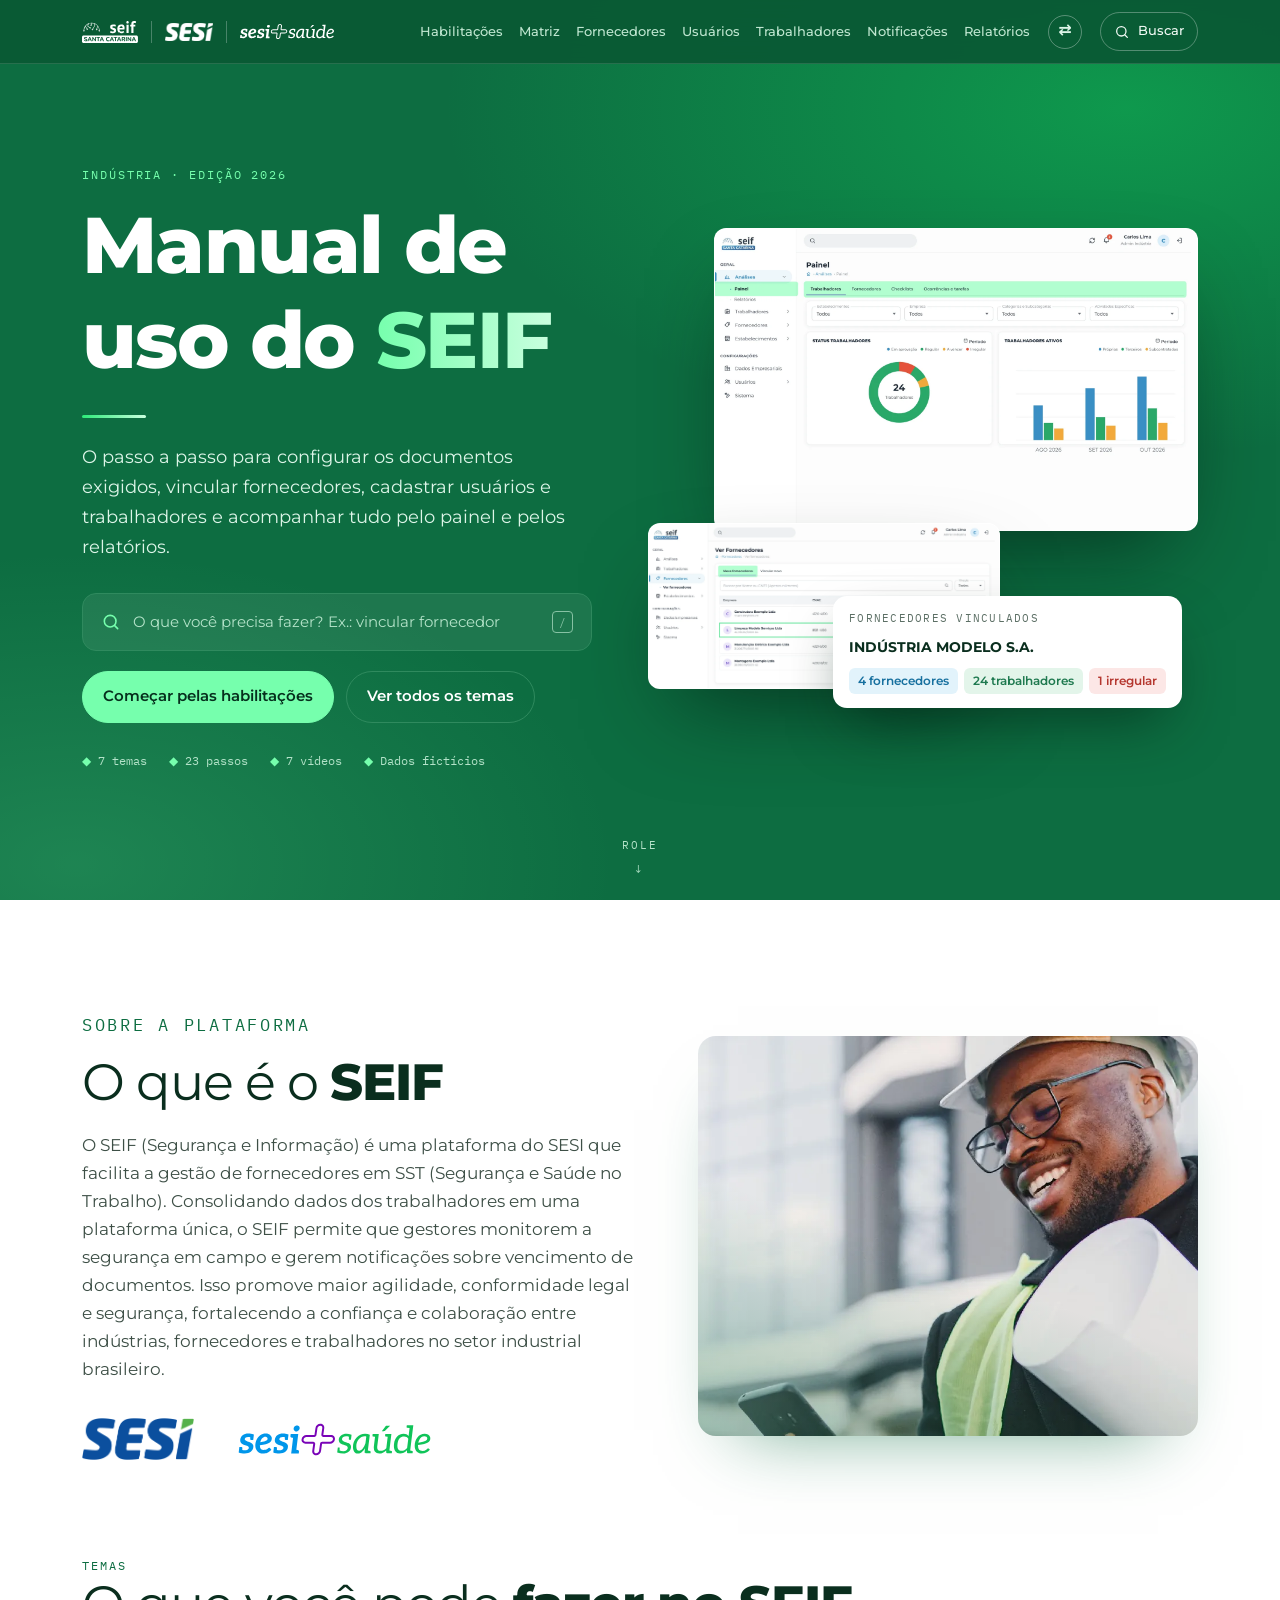
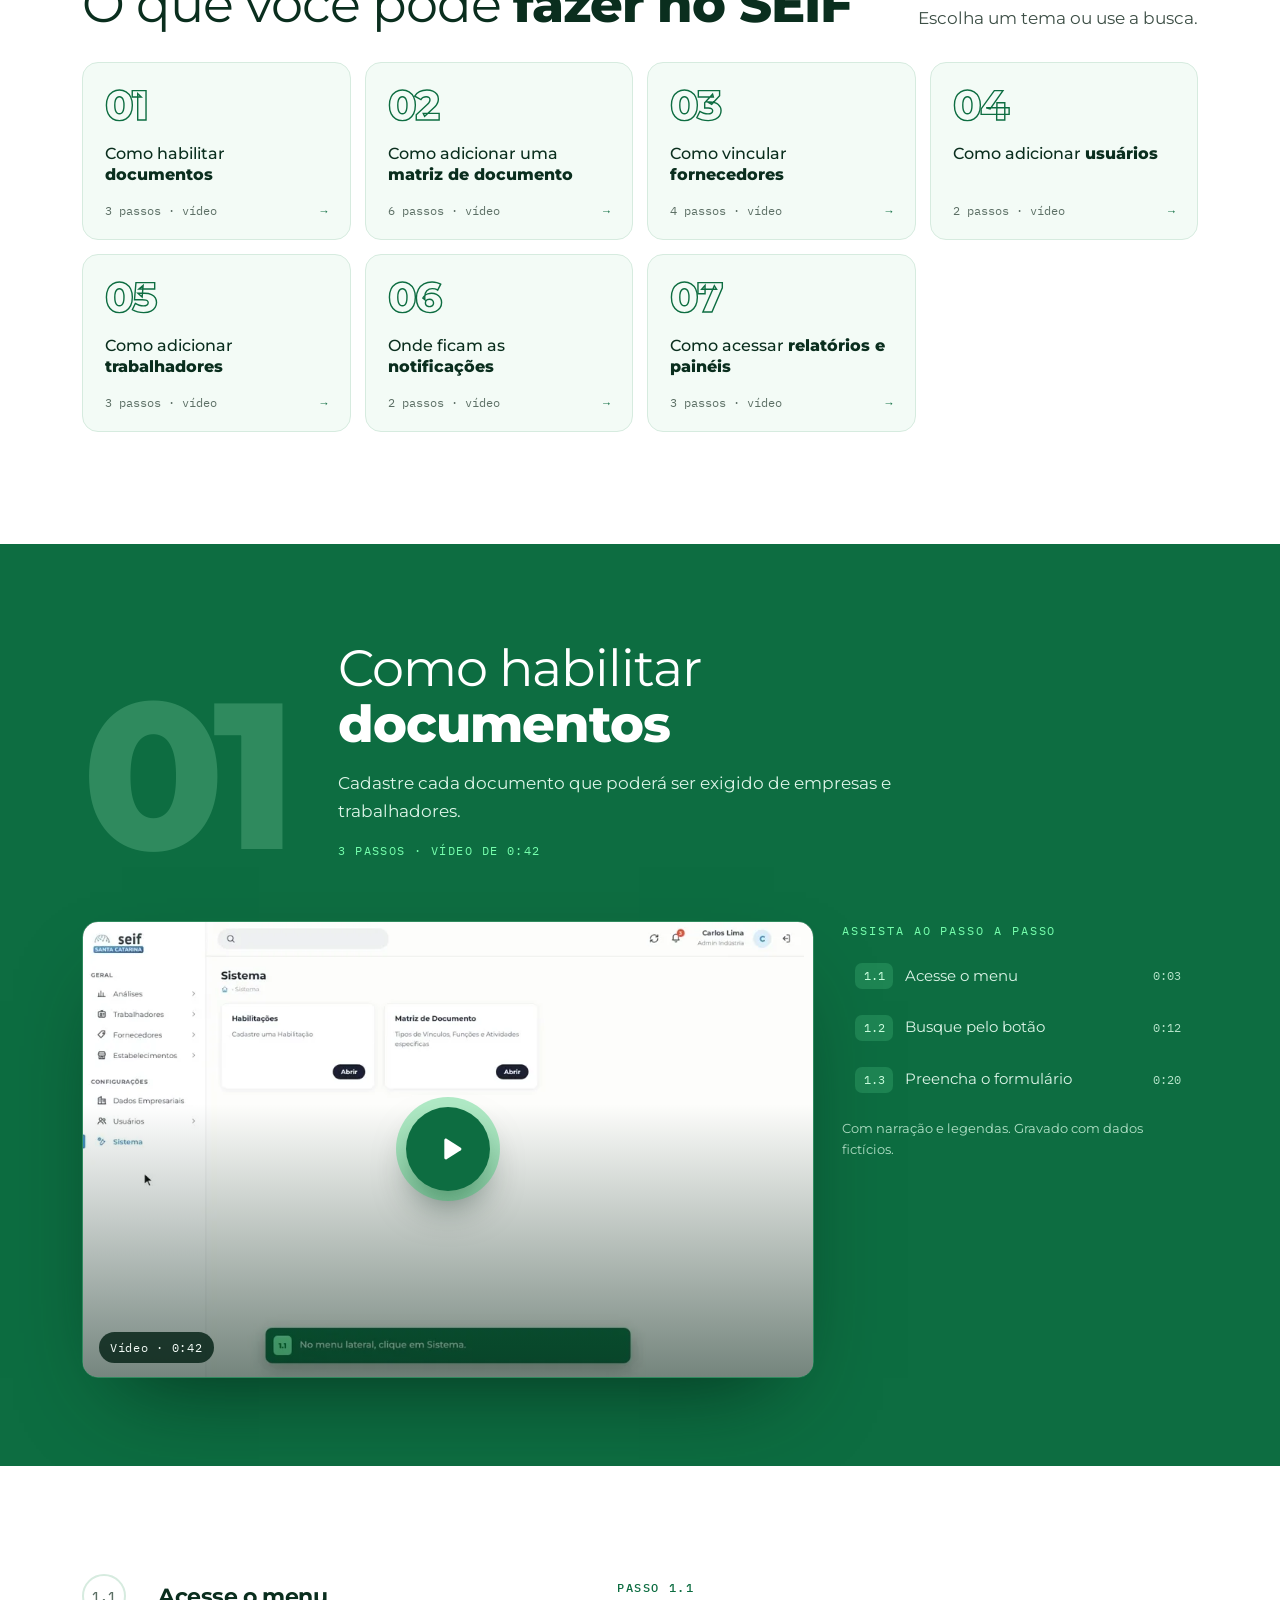
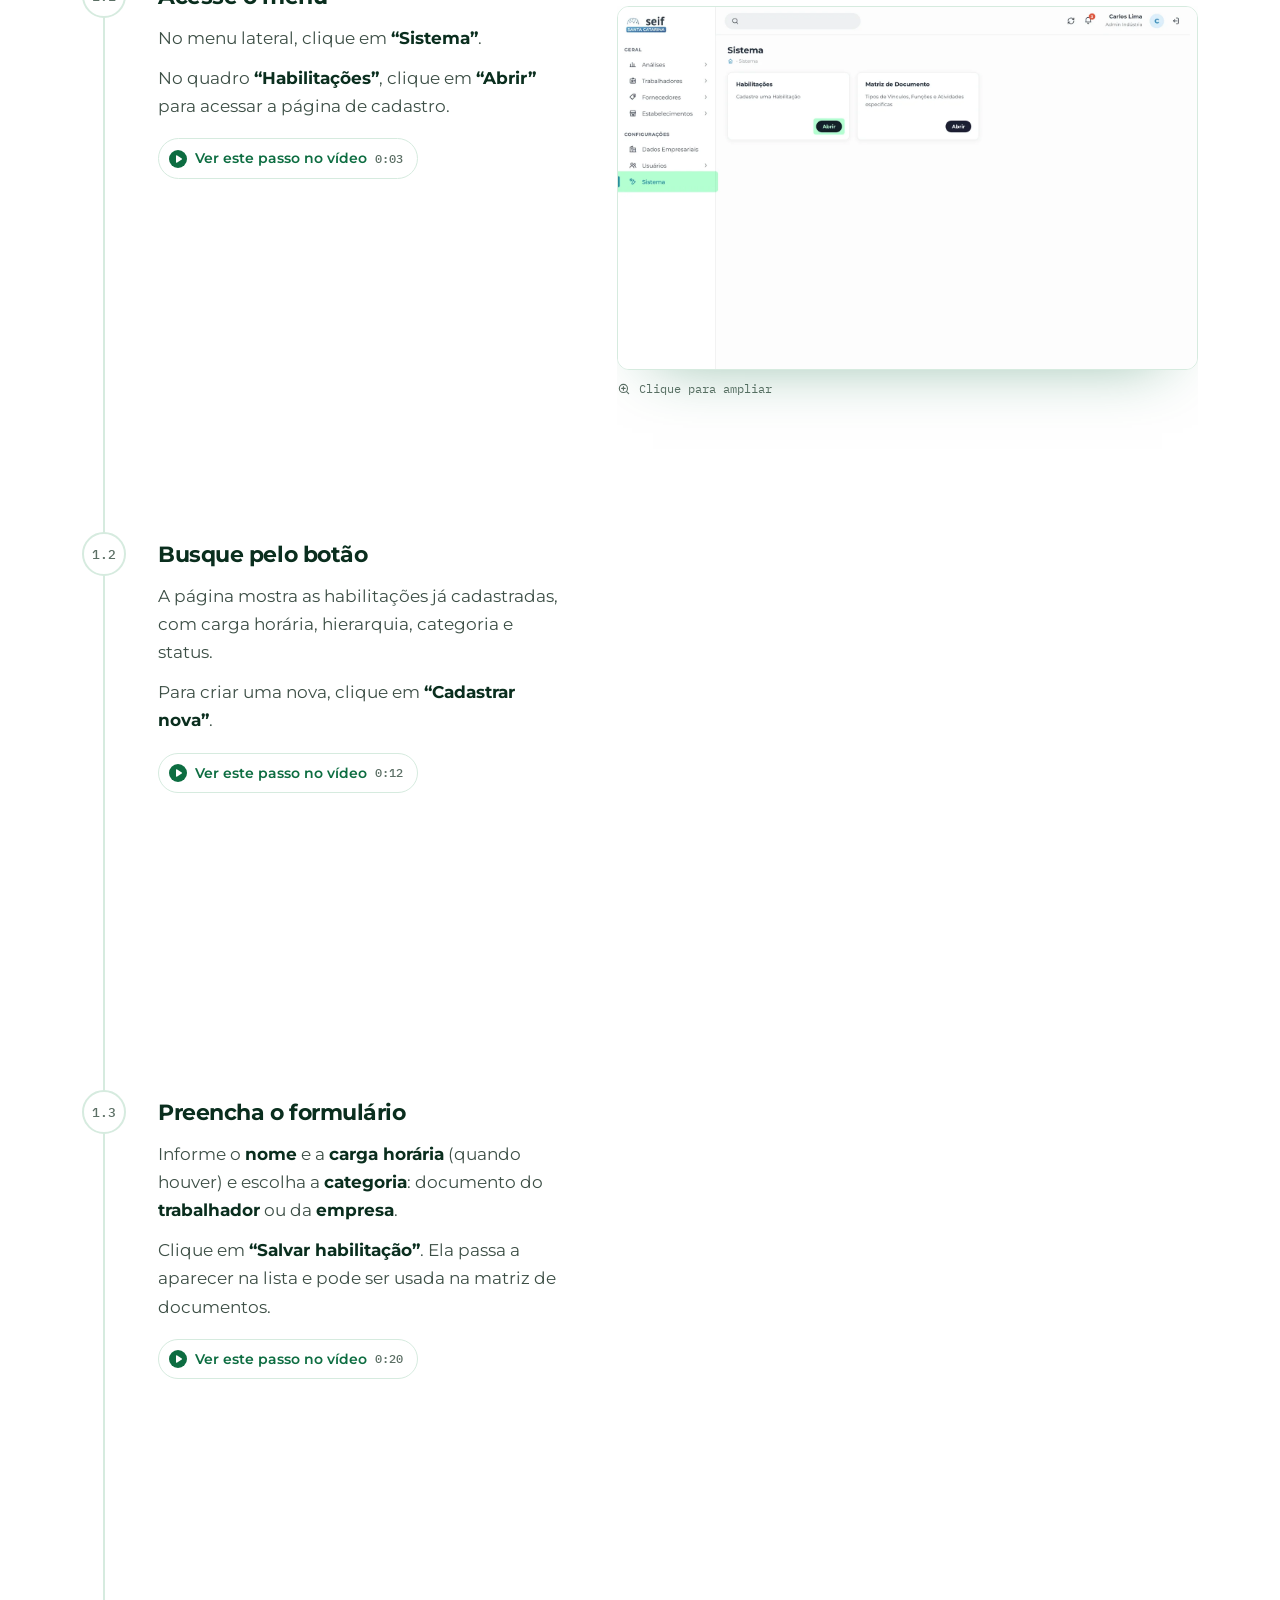
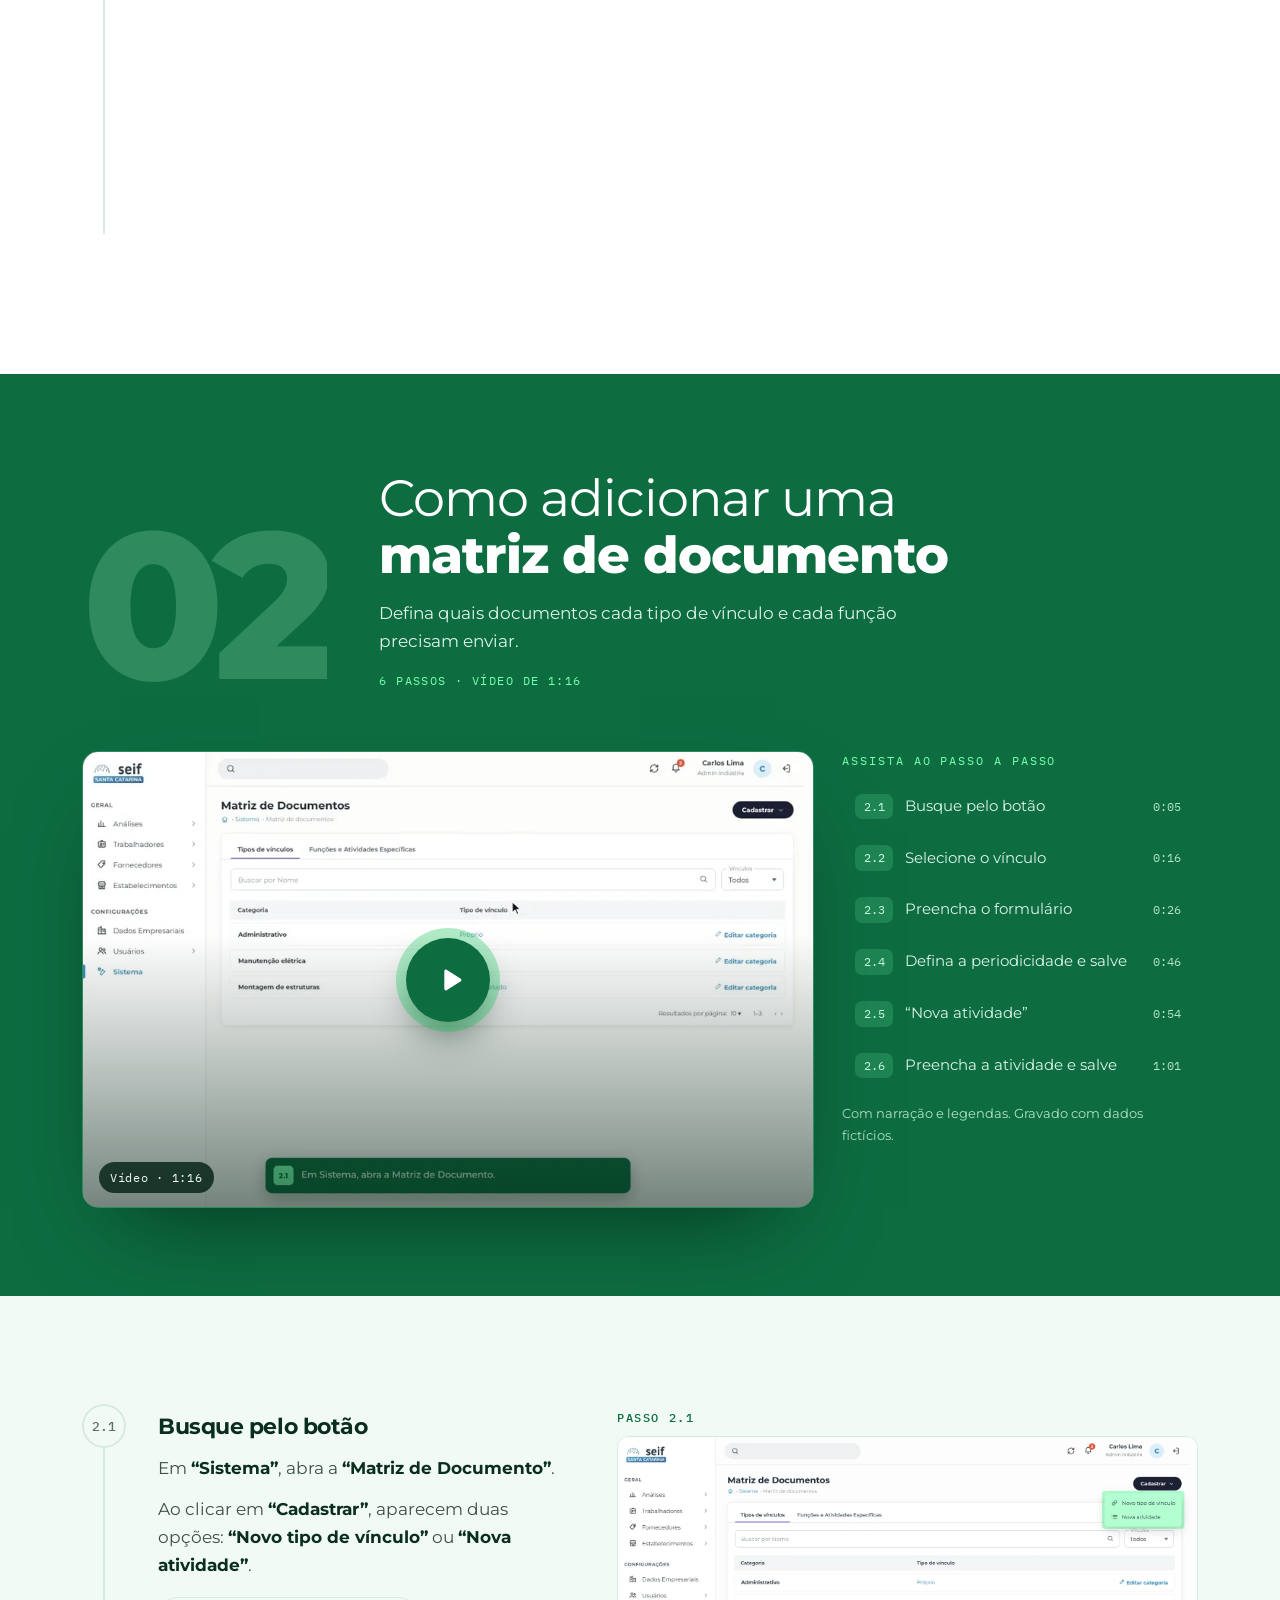
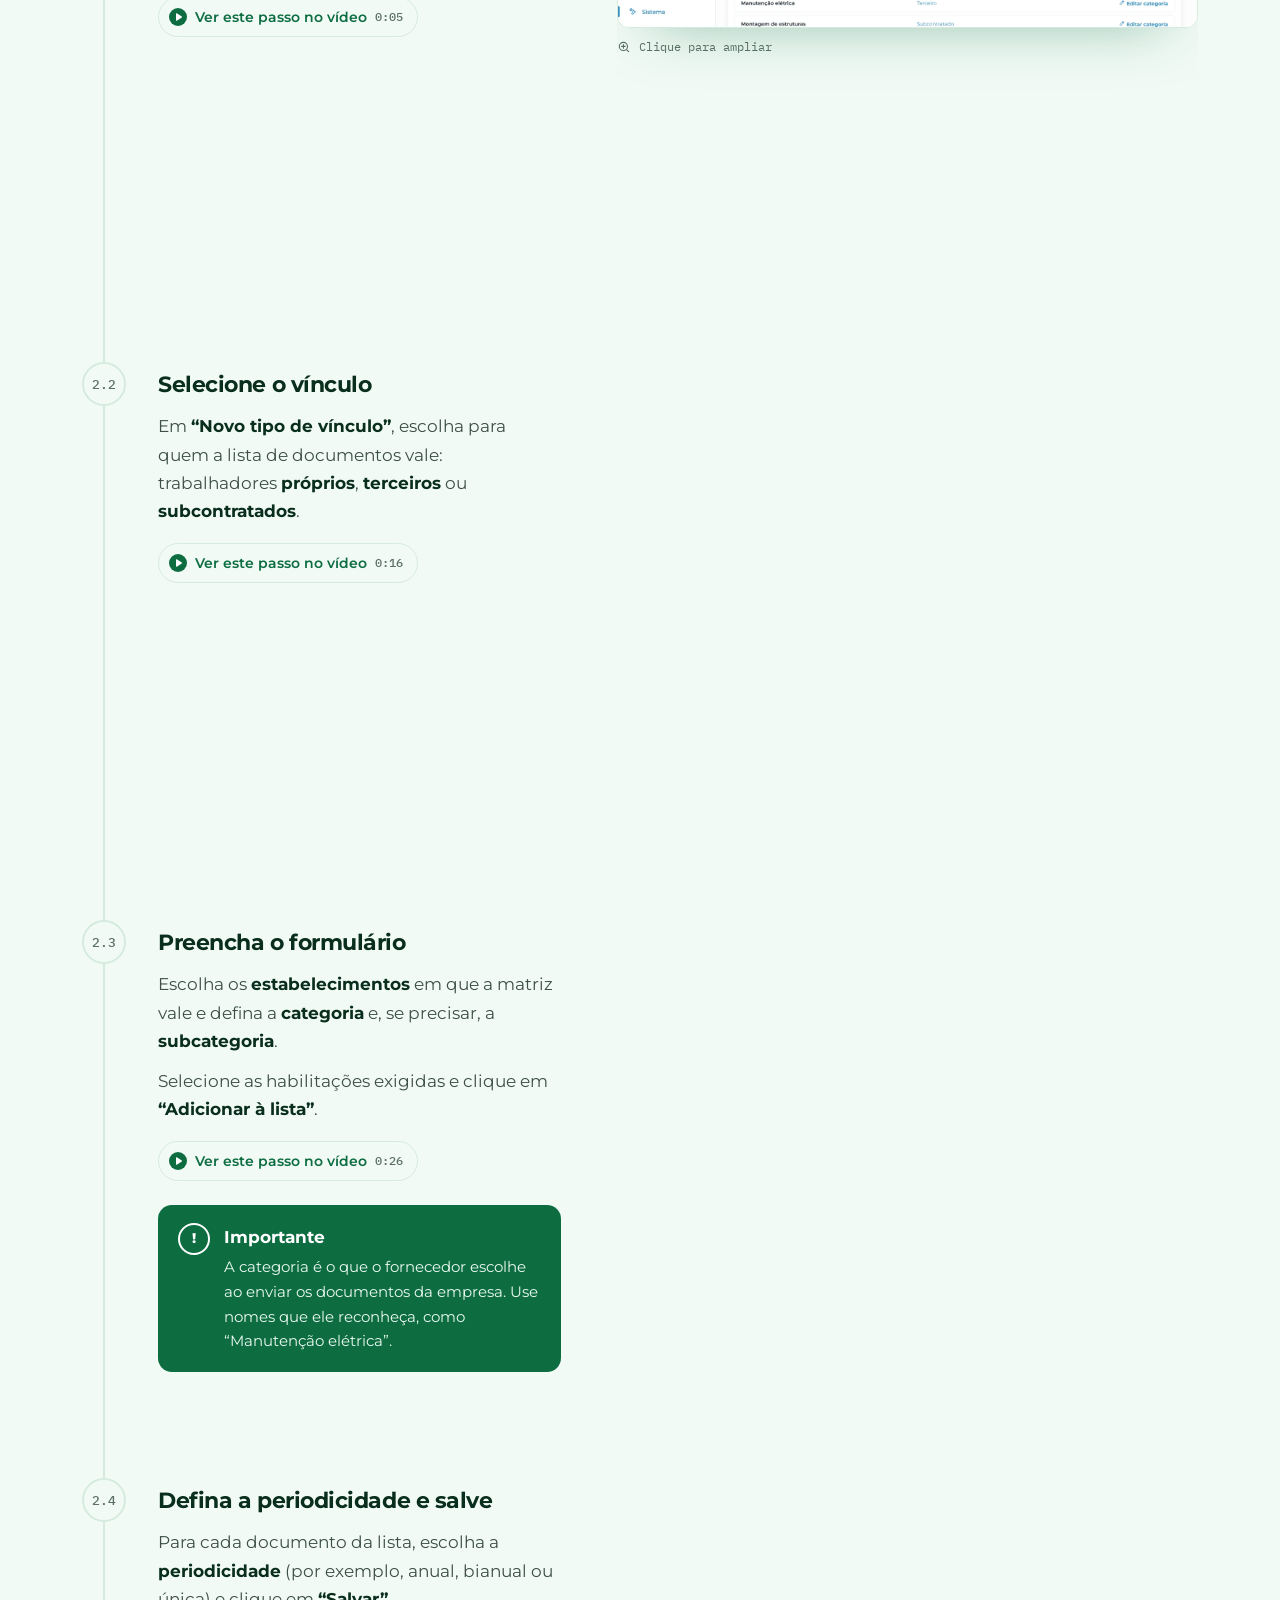
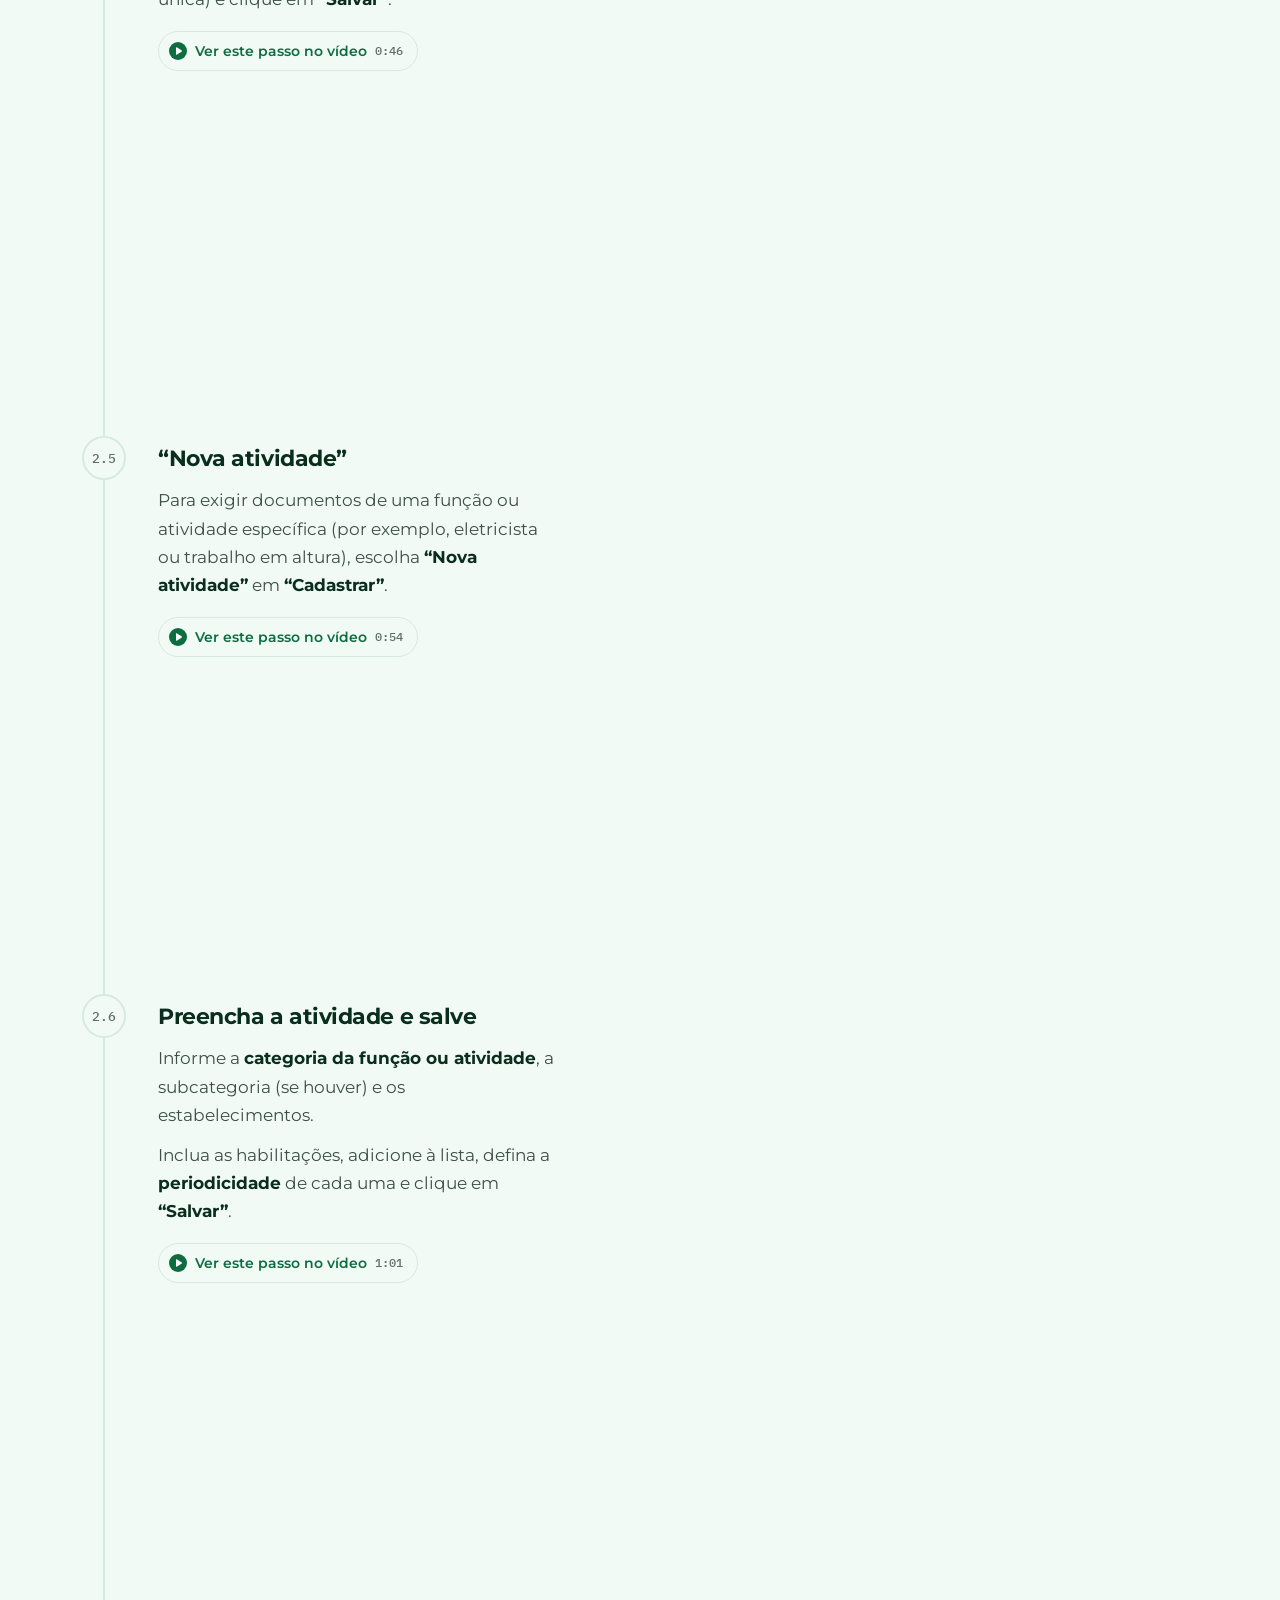
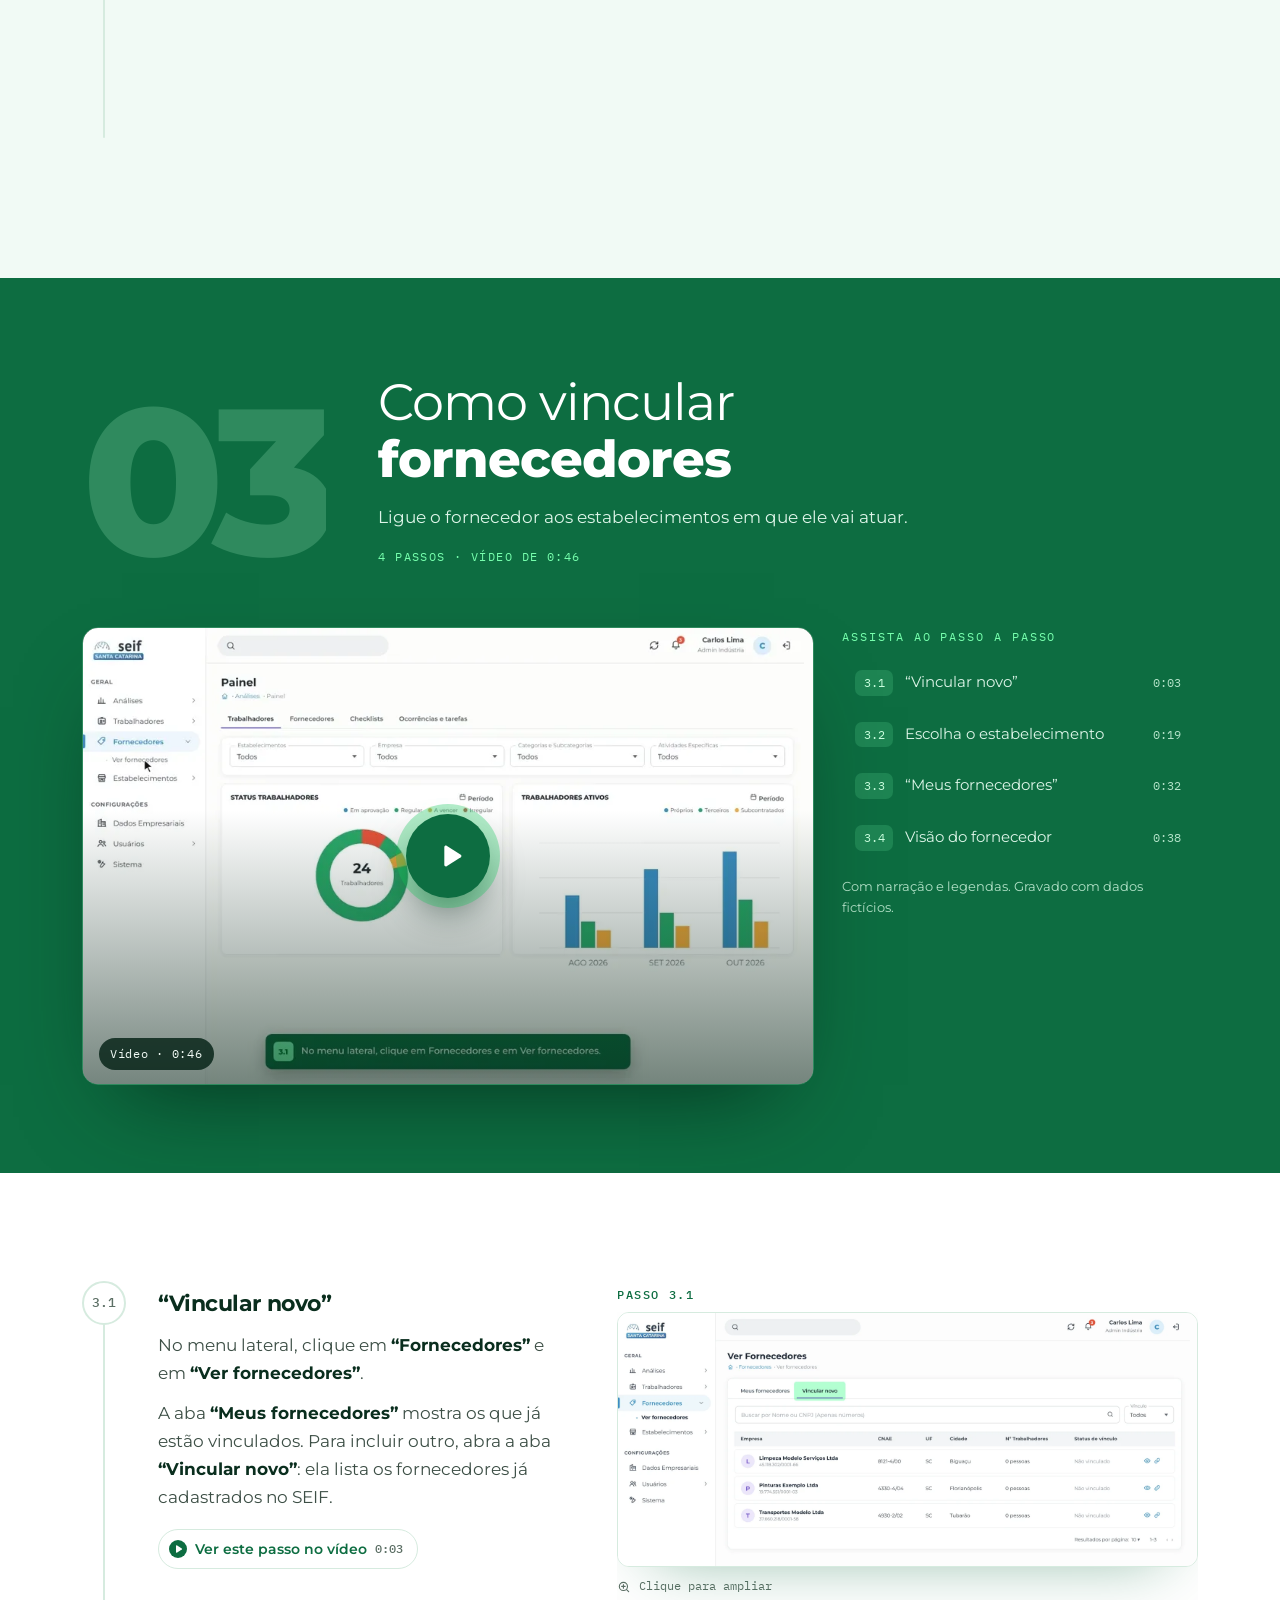
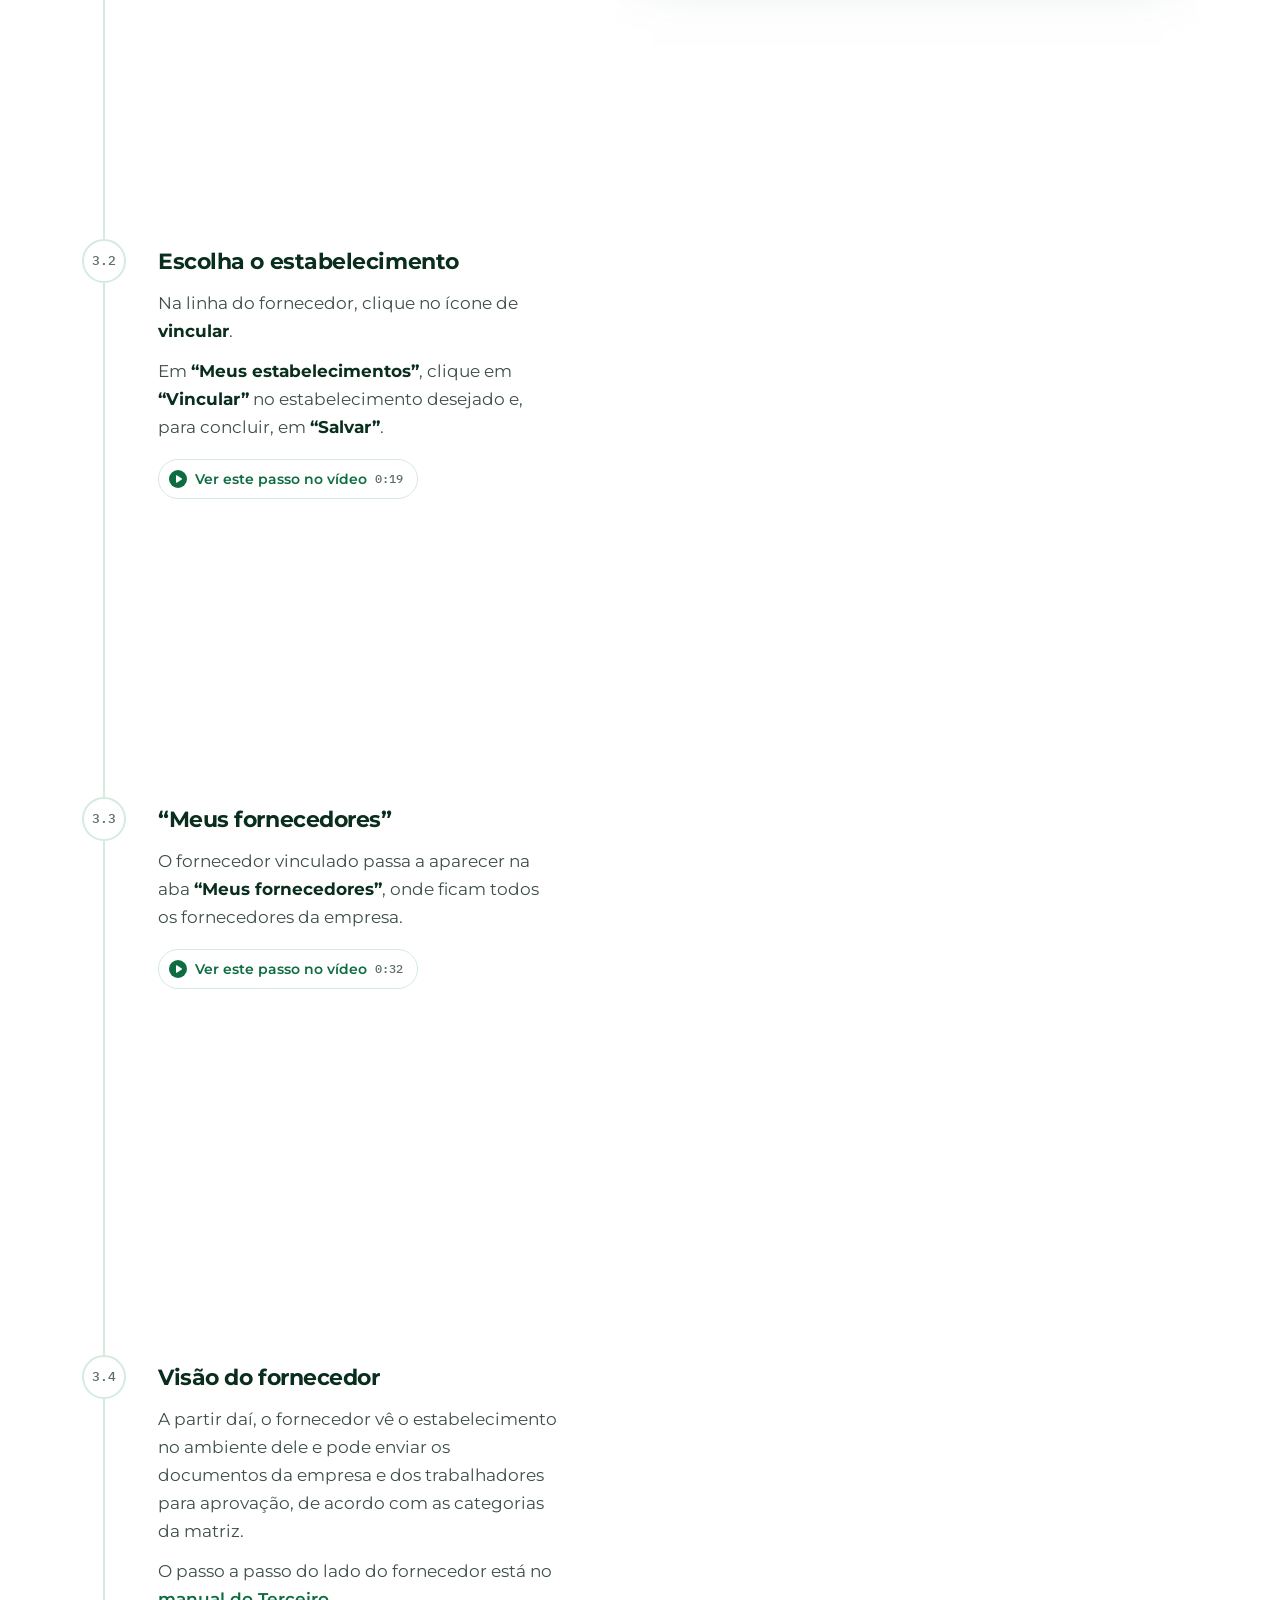
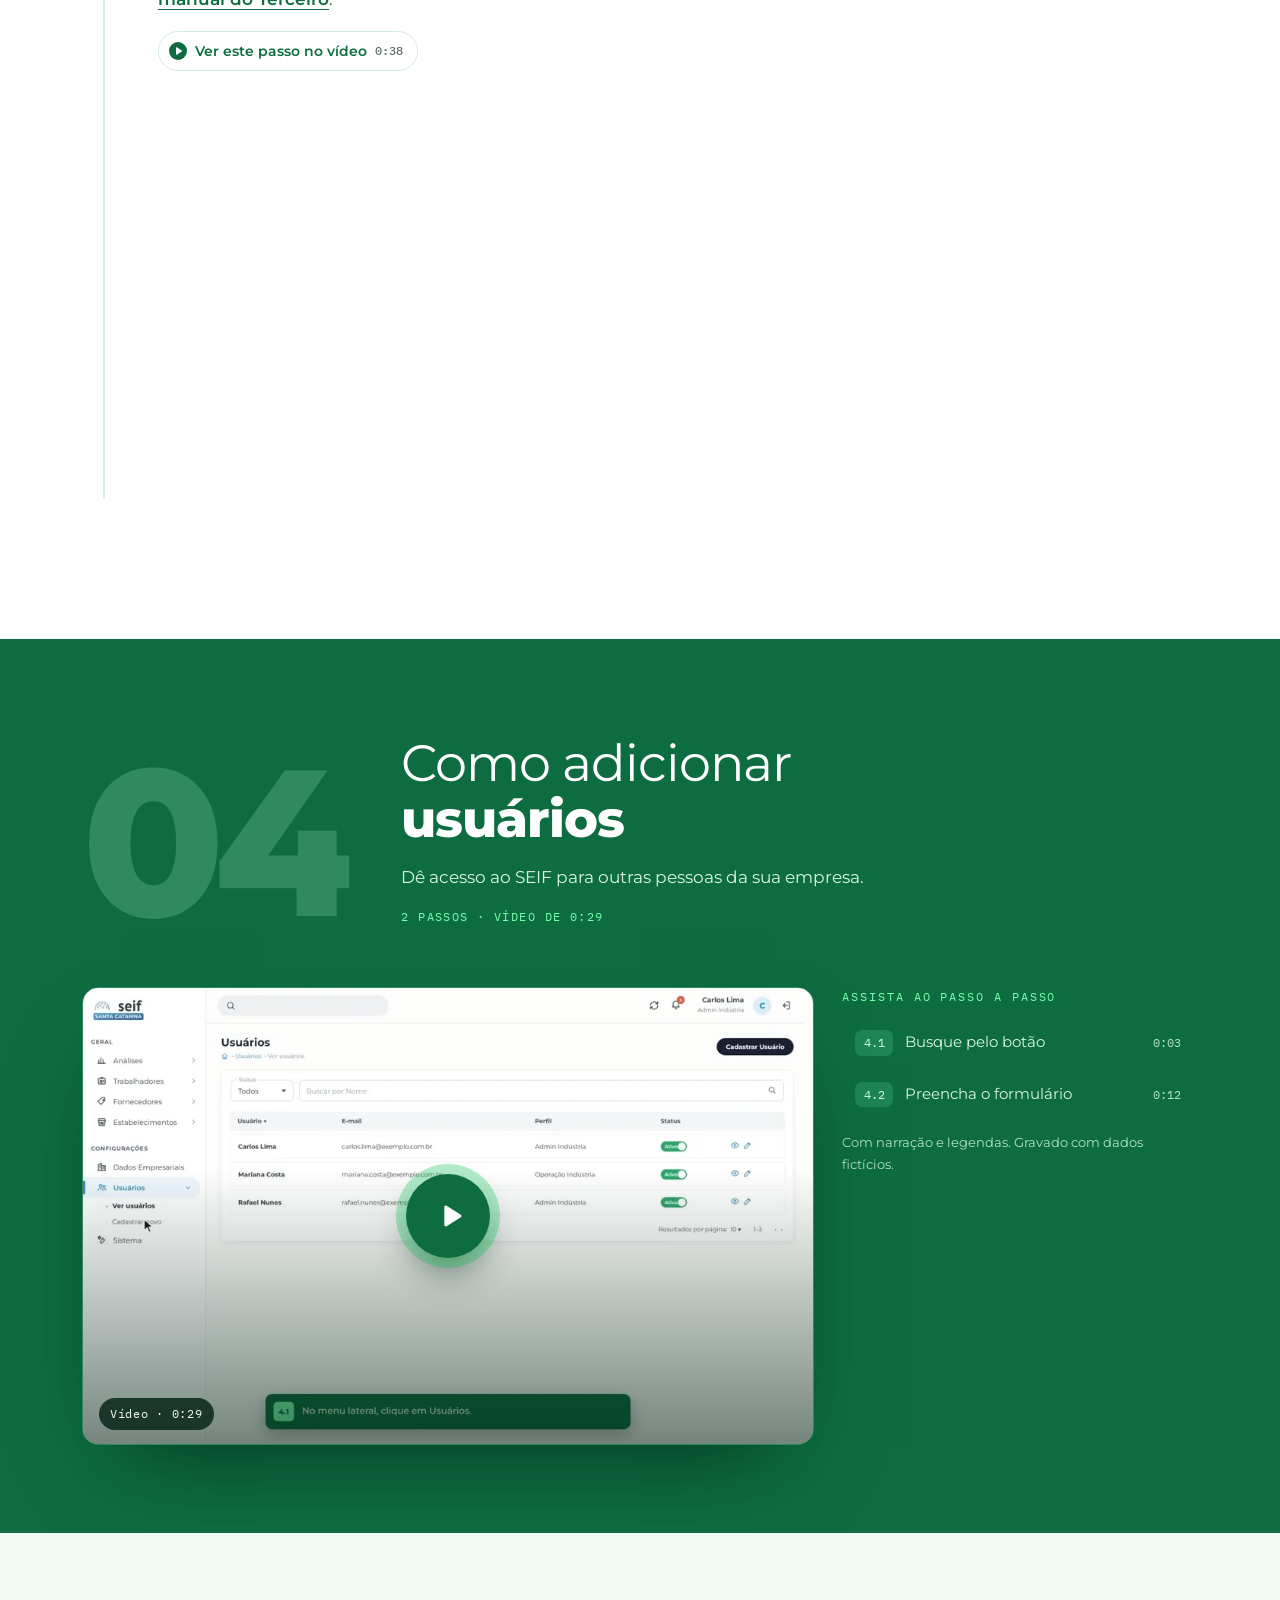
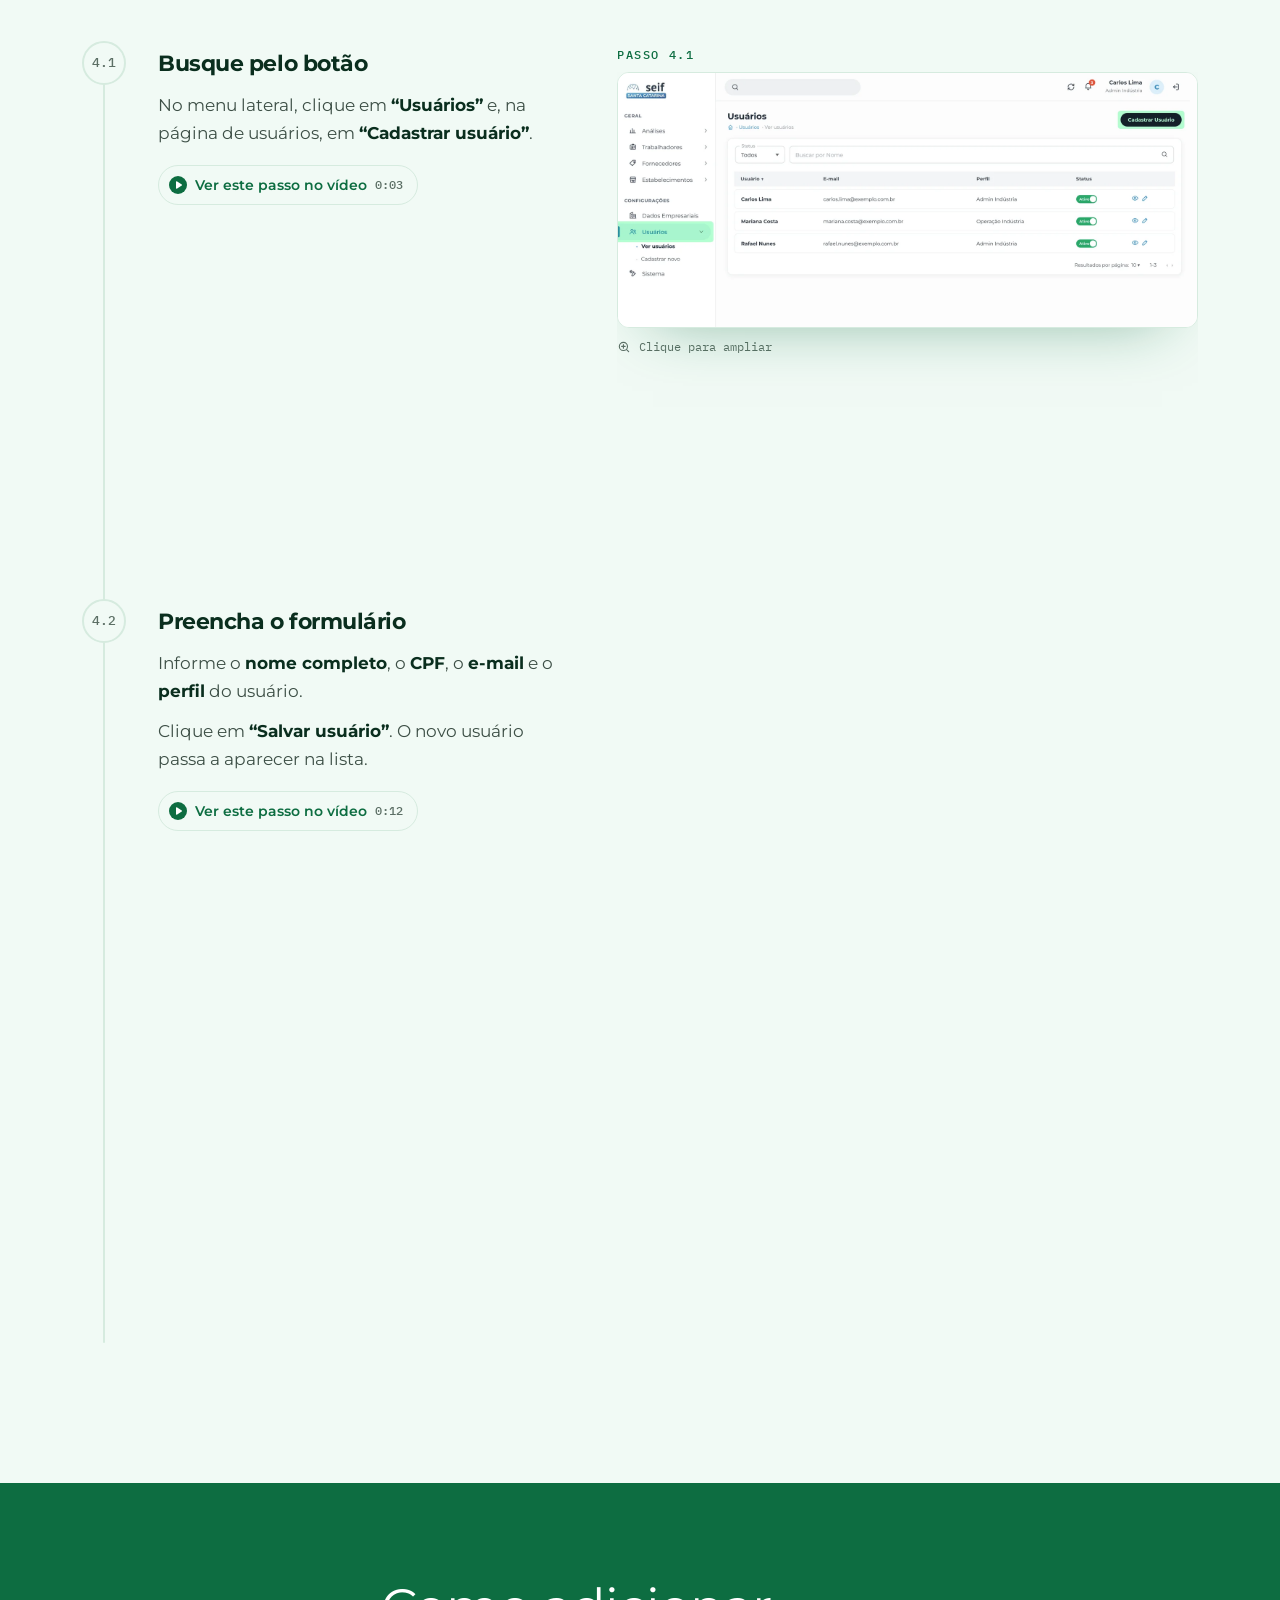
==== industria.html @ ada1b806 "Add files via upload" ====
<!DOCTYPE html>
<html lang="pt-BR" class="no-js">
<head>
<meta charset="UTF-8">
<meta name="viewport" content="width=device-width, initial-scale=1.0">
<title>Manual SEIF — Indústria · 2026</title>
<meta name="description" content="Passo a passo do SEIF para a indústria: habilitações, matriz de documentos, fornecedores, usuários, trabalhadores, notificações, painel e relatórios. Edição 2026.">
<meta name="theme-color" content="#0D6D41">
<link rel="icon" href="data:image/svg+xml,%3Csvg xmlns='http://www.w3.org/2000/svg' viewBox='0 0 64 64'%3E%3Crect width='64' height='64' rx='14' fill='%230D6D41'/%3E%3Ctext x='32' y='44' font-family='Arial' font-size='34' font-weight='700' text-anchor='middle' fill='%23CAFFDF'%3ES%3C/text%3E%3C/svg%3E">
<style>
@font-face{font-family:Montserrat;src:url(assets/fonts/montserrat-latin-400-normal.woff2) format('woff2');font-weight:400;font-display:swap}
@font-face{font-family:Montserrat;src:url(assets/fonts/montserrat-latin-500-normal.woff2) format('woff2');font-weight:500;font-display:swap}
@font-face{font-family:Montserrat;src:url(assets/fonts/montserrat-latin-600-normal.woff2) format('woff2');font-weight:600;font-display:swap}
@font-face{font-family:Montserrat;src:url(assets/fonts/montserrat-latin-700-normal.woff2) format('woff2');font-weight:700;font-display:swap}
@font-face{font-family:Montserrat;src:url(assets/fonts/montserrat-latin-800-normal.woff2) format('woff2');font-weight:800;font-display:swap}
@font-face{font-family:'IBM Plex Mono';src:url(assets/fonts/ibm-plex-mono-latin-400-normal.woff2) format('woff2');font-weight:400;font-display:swap}
@font-face{font-family:'IBM Plex Mono';src:url(assets/fonts/ibm-plex-mono-latin-500-normal.woff2) format('woff2');font-weight:500;font-display:swap}
</style>
<link rel="stylesheet" href="assets/css/manual.css">
</head>
<body>
<a class="skip" href="#conteudo">Pular para o conteúdo</a>

<!-- Ícones reutilizados na página -->
<svg width="0" height="0" style="position:absolute" aria-hidden="true">
  <defs>
    <symbol id="i-busca" viewBox="0 0 24 24" fill="none" stroke="currentColor" stroke-width="1.9" stroke-linecap="round"><circle cx="11" cy="11" r="7"/><path d="m20 20-3.6-3.6"/></symbol>
    <symbol id="i-play" viewBox="0 0 24 24"><path fill="currentColor" d="M8 5.6v12.8c0 .8.9 1.3 1.6.9l10-6.4c.6-.4.6-1.4 0-1.8l-10-6.4C8.9 4.3 8 4.8 8 5.6z"/></symbol>
    <symbol id="i-zoom" viewBox="0 0 24 24" fill="none" stroke="currentColor" stroke-width="1.9" stroke-linecap="round"><circle cx="11" cy="11" r="7"/><path d="m20 20-3.6-3.6M11 8v6M8 11h6"/></symbol>
    <symbol id="i-lupa" viewBox="0 0 24 24"><path fill="currentColor" d="M20 19.59V8l-6-6H6c-1.1 0-1.99.9-1.99 2L4 20c0 1.1.89 2 1.99 2H18c.45 0 .85-.15 1.19-.4l-4.43-4.43c-.8.52-1.74.83-2.76.83-2.76 0-5-2.24-5-5s2.24-5 5-5 5 2.24 5 5c0 1.02-.31 1.96-.83 2.75L20 19.59zM9 13c0 1.66 1.34 3 3 3s3-1.34 3-3-1.34-3-3-3-3 1.34-3 3z"/></symbol>
    <symbol id="i-bloqueado" viewBox="0 0 24 24"><path fill="currentColor" d="M12 2C6.48 2 2 6.48 2 12s4.48 10 10 10 10-4.48 10-10S17.52 2 12 2zM4 12c0-4.42 3.58-8 8-8 1.85 0 3.55.63 4.9 1.69L5.69 16.9C4.63 15.55 4 13.85 4 12zm8 8c-1.85 0-3.55-.63-4.9-1.69L18.31 7.1C19.37 8.45 20 10.15 20 12c0 4.42-3.58 8-8 8z"/></symbol>
    <symbol id="i-grupo" viewBox="0 0 24 24"><path fill="currentColor" d="M16 11c1.66 0 2.99-1.34 2.99-3S17.66 5 16 5c-1.66 0-3 1.34-3 3s1.34 3 3 3zm-8 0c1.66 0 2.99-1.34 2.99-3S9.66 5 8 5C6.34 5 5 6.34 5 8s1.34 3 3 3zm0 2c-2.33 0-7 1.17-7 3.5V19h14v-2.5c0-2.33-4.67-3.5-7-3.5zm8 0c-.29 0-.62.02-.97.05 1.16.84 1.97 1.97 1.97 3.45V19h6v-2.5c0-2.33-4.67-3.5-7-3.5z"/></symbol>
  </defs>
</svg>

<header class="bar">
  <div class="bar__in">
    <div class="marks"><a class="mark" href="#inicio" aria-label="SEIF — voltar ao início"><i class="lg lg--seif" data-lg="logo_w" role="img" aria-label="SEIF Santa Catarina"></i></a><b class="marks__sep" aria-hidden="true"></b><i class="lg lg--sesi" data-lg="logo_sesi" role="img" aria-label="SESI"></i><b class="marks__sep" aria-hidden="true"></b><i class="lg lg--saude" data-lg="logo_saude" role="img" aria-label="sesi+saúde"></i><span class="mark__name">Manual da Indústria</span></div>
    <nav class="bar__nav" id="menu" aria-label="Capítulos">
      <a class="only-mobile" href="index.html">← Trocar manual</a>
      <a href="#habilitar">Habilitações</a>
      <a href="#matriz">Matriz</a>
      <a href="#fornecedores">Fornecedores</a>
      <a href="#usuarios">Usuários</a>
      <a href="#trabalhadores">Trabalhadores</a>
      <a href="#notificacoes">Notificações</a>
      <a href="#relatorios">Relatórios</a>
    </nav>
    <a class="bar__swap" href="index.html" title="Voltar à escolha do manual">Trocar manual</a>
    <button class="bar__search" type="button" data-busca aria-label="Buscar no manual"><svg aria-hidden="true"><use href="#i-busca"/></svg><span>Buscar</span><kbd>/</kbd></button>
    <button class="bar__menu" type="button" aria-expanded="false" aria-controls="menu">Menu</button>
  </div>
  <i class="bar__progress" aria-hidden="true"></i>
</header>

<nav class="chapters" aria-label="Atalho para os capítulos">
  <ol>
    <li><a href="#inicio"><span>Início</span><i></i></a></li>
    <li><a href="#habilitar"><span>01 · Habilitações</span><i></i></a></li>
    <li><a href="#matriz"><span>02 · Matriz</span><i></i></a></li>
    <li><a href="#fornecedores"><span>03 · Fornecedores</span><i></i></a></li>
    <li><a href="#usuarios"><span>04 · Usuários</span><i></i></a></li>
    <li><a href="#trabalhadores"><span>05 · Trabalhadores</span><i></i></a></li>
    <li><a href="#notificacoes"><span>06 · Notificações</span><i></i></a></li>
    <li><a href="#relatorios"><span>07 · Relatórios</span><i></i></a></li>
  </ol>
</nav>

<main id="conteudo">
  <section class="sec dark hero" id="inicio" data-title="Início" aria-label="Apresentação">
    <div class="wrap hero__grid">
      <div>
        <p class="eyebrow">Indústria · Edição 2026</p>
        <h1><span class="rv"><span>Manual</span></span> <span class="rv"><span>de</span></span> <span class="rv"><span>uso</span></span> <span class="rv"><span>do</span></span> <span class="rv"><span><em>SEIF</em></span></span></h1>
        <div class="hero__rule"></div>
        <p class="hero__lede">O passo a passo para configurar os documentos exigidos, vincular fornecedores, cadastrar usuários e trabalhadores e acompanhar tudo pelo painel e pelos relatórios.</p>
        <button class="finder" type="button" data-busca><svg aria-hidden="true"><use href="#i-busca"/></svg><span>O que você precisa fazer? Ex.: vincular fornecedor</span><kbd>/</kbd></button>
        <div class="hero__cta">
          <a class="btn btn--solid" href="#habilitar">Começar pelas habilitações</a>
          <a class="btn" href="#temas">Ver todos os temas</a>
        </div>
        <ul class="hero__meta"><li>7 temas</li><li>23 passos</li><li>7 vídeos</li><li>Dados fictícios</li></ul>
      </div>
      <div class="art" aria-hidden="true">
        <div class="layer screen screen--a" data-depth="0.6"><img data-img="i7_1" alt="" width="1600" height="1000" data-now></div>
        <div class="layer screen screen--b" data-depth="1.3"><img data-img="i3_3" alt="" width="1600" height="750" data-now></div>
        <div class="layer chipcard" data-depth="2">
          <small>Fornecedores vinculados</small>
          <strong>INDÚSTRIA MODELO S.A.</strong>
          <div class="pills"><span class="pill pill--a">4 fornecedores</span><span class="pill pill--r">24 trabalhadores</span><span class="pill pill--i">1 irregular</span></div>
        </div>
      </div>
    </div>
    <div class="scroll-cue" aria-hidden="true">role<span>↓</span></div>
  </section>
<section class="sec" id="sobre" data-title="O que é o SEIF">
    <div class="wrap">
      <div class="about">
        <div class="up">
          <p class="eyebrow">Sobre a plataforma</p>
          <h2>O que é o <b>SEIF</b></h2>
          <p>O SEIF (Segurança e Informação) é uma plataforma do SESI que facilita a gestão de fornecedores em SST (Segurança e Saúde no Trabalho). Consolidando dados dos trabalhadores em uma plataforma única, o SEIF permite que gestores monitorem a segurança em campo e gerem notificações sobre vencimento de documentos. Isso promove maior agilidade, conformidade legal e segurança, fortalecendo a confiança e colaboração entre indústrias, fornecedores e trabalhadores no setor industrial brasileiro.</p>
          <div class="brands"><img class="brands__sesi" data-img="logo_sesi" alt="SESI" width="470" height="176" loading="lazy" decoding="async"><img class="brands__saude" data-img="logo_saude" alt="SESI Saúde" width="553" height="95" loading="lazy" decoding="async"></div>
        </div>
        <figure class="photo up"><img data-img="capa" alt="Trabalhador da indústria consultando o celular" width="1100" height="699" loading="lazy"></figure>
      </div>
      <div class="toc" id="temas">
        <div class="toc__head up">
          <div><p class="eyebrow">Temas</p><h2>O que você pode <b>fazer no SEIF</b></h2></div>
          <p>Escolha um tema ou use a busca.</p>
        </div>
        <div class="toc__grid">
        <a class="card up" href="#habilitar"><span class="card__n">01</span><span class="card__t">Como habilitar <b>documentos</b></span><span class="card__m">3 passos · vídeo <i>→</i></span></a>
        <a class="card up" href="#matriz"><span class="card__n">02</span><span class="card__t">Como adicionar uma <b>matriz de documento</b></span><span class="card__m">6 passos · vídeo <i>→</i></span></a>
        <a class="card up" href="#fornecedores"><span class="card__n">03</span><span class="card__t">Como vincular <b>fornecedores</b></span><span class="card__m">4 passos · vídeo <i>→</i></span></a>
        <a class="card up" href="#usuarios"><span class="card__n">04</span><span class="card__t">Como adicionar <b>usuários</b></span><span class="card__m">2 passos · vídeo <i>→</i></span></a>
        <a class="card up" href="#trabalhadores"><span class="card__n">05</span><span class="card__t">Como adicionar <b>trabalhadores</b></span><span class="card__m">3 passos · vídeo <i>→</i></span></a>
        <a class="card up" href="#notificacoes"><span class="card__n">06</span><span class="card__t">Onde ficam as <b>notificações</b></span><span class="card__m">2 passos · vídeo <i>→</i></span></a>
        <a class="card up" href="#relatorios"><span class="card__n">07</span><span class="card__t">Como acessar <b>relatórios e painéis</b></span><span class="card__m">3 passos · vídeo <i>→</i></span></a>
        </div>
      </div>
    </div>
  </section>
  <section id="habilitar" data-title="01 · Como habilitar documentos" aria-labelledby="h-habilitar">
    <div class="sec dark chap">
      <div class="wrap chap__in">
        <span class="outline-word" aria-hidden="true">01</span>
        <div class="up">
          <h2 id="h-habilitar">Como habilitar <b>documentos</b></h2>
          <p class="chap__lede">Cadastre cada documento que poderá ser exigido de empresas e trabalhadores.</p>
          <p class="chap__meta">3 passos · vídeo de 0:42</p>
        </div>
        <div class="vid up" id="video-habilitar" data-vid="01" data-src="assets/video/industria/tema-01.mp4">
          <div class="vid__screen">
            <button class="vid__start" type="button" aria-label="Assistir ao vídeo do tema 01: Como habilitar documentos (0:42)">
              <img data-img="poster_01" alt="" width="960" height="600" loading="lazy" decoding="async">
              <span class="vid__play" aria-hidden="true"><svg><use href="#i-play"/></svg></span>
              <span class="vid__badge">Vídeo · 0:42</span>
            </button>
          </div>
          <div class="vid__side">
            <p class="eyebrow">Assista ao passo a passo</p>
            <ol class="vid__steps"><li><button type="button" data-t="3.50"><span class="vid__code">1.1</span><span class="vid__title">Acesse o menu</span><span class="vid__time">0:03</span></button></li><li><button type="button" data-t="12.04"><span class="vid__code">1.2</span><span class="vid__title">Busque pelo botão</span><span class="vid__time">0:12</span></button></li><li><button type="button" data-t="20.35"><span class="vid__code">1.3</span><span class="vid__title">Preencha o formulário</span><span class="vid__time">0:20</span></button></li></ol>
            <p class="vid__note">Com narração e legendas. Gravado com dados fictícios.</p>
          </div>
        </div>
      </div>
    </div>
    <div class="sec">
      <div class="wrap">
        <div class="steps">
          <span class="steps__line" aria-hidden="true"><i></i></span>
          <ol>
        <li class="step" id="passo-1-1" data-code="1.1" data-k="habilitação documento sistema menu cadastro">
          <span class="step__dot" aria-hidden="true">1.1</span>
          <div class="step__text up">
            <h3><span class="vh">Passo 1.1: </span>Acesse o menu</h3>
            <p>No menu lateral, clique em <b>“Sistema”</b>.</p><p>No quadro <b>“Habilitações”</b>, clique em <b>“Abrir”</b> para acessar a página de cadastro.</p><button class="watch" type="button" data-watch="habilitar" data-t="3.50"><svg aria-hidden="true"><use href="#i-play"/></svg>Ver este passo no vídeo <span>0:03</span></button>
          </div>
          <figure class="shot up">
            <button class="shot__btn" type="button" data-zoom aria-label="Ampliar imagem: No menu lateral, clique em “Sistema”.">
              <span class="tilt"><img data-img="i1_1" alt="No menu lateral, clique em “Sistema”." width="1600" height="1000" loading="lazy" decoding="async"></span>
            </button>
            <figcaption><svg aria-hidden="true"><use href="#i-zoom"/></svg>Clique para ampliar</figcaption>
          </figure>
        </li>
        <li class="step" id="passo-1-2" data-code="1.2" data-k="cadastrar nova lista de habilitações status ativo">
          <span class="step__dot" aria-hidden="true">1.2</span>
          <div class="step__text up">
            <h3><span class="vh">Passo 1.2: </span>Busque pelo botão</h3>
            <p>A página mostra as habilitações já cadastradas, com carga horária, hierarquia, categoria e status.</p><p>Para criar uma nova, clique em <b>“Cadastrar nova”</b>.</p><button class="watch" type="button" data-watch="habilitar" data-t="12.04"><svg aria-hidden="true"><use href="#i-play"/></svg>Ver este passo no vídeo <span>0:12</span></button>
          </div>
          <figure class="shot up">
            <button class="shot__btn" type="button" data-zoom aria-label="Ampliar imagem: A página mostra as habilitações já cadastradas, com carga horária, hierarquia, categoria e status.">
              <span class="tilt"><img data-img="i1_2" alt="A página mostra as habilitações já cadastradas, com carga horária, hierarquia, categoria e status." width="1600" height="1000" loading="lazy" decoding="async"></span>
            </button>
            <figcaption><svg aria-hidden="true"><use href="#i-zoom"/></svg>Clique para ampliar</figcaption>
          </figure>
        </li>
        <li class="step" id="passo-1-3" data-code="1.3" data-k="nome carga horária categoria trabalhador empresa salvar habilitação">
          <span class="step__dot" aria-hidden="true">1.3</span>
          <div class="step__text up">
            <h3><span class="vh">Passo 1.3: </span>Preencha o formulário</h3>
            <p>Informe o <b>nome</b> e a <b>carga horária</b> (quando houver) e escolha a <b>categoria</b>: documento do <b>trabalhador</b> ou da <b>empresa</b>.</p><p>Clique em <b>“Salvar habilitação”</b>. Ela passa a aparecer na lista e pode ser usada na matriz de documentos.</p><button class="watch" type="button" data-watch="habilitar" data-t="20.35"><svg aria-hidden="true"><use href="#i-play"/></svg>Ver este passo no vídeo <span>0:20</span></button>
          </div>
          <figure class="shot up">
            <button class="shot__btn" type="button" data-zoom aria-label="Ampliar imagem: Informe o nome e a carga horária (quando houver) e escolha a categoria: documento do trabalhador ou da empresa.">
              <span class="tilt"><img data-img="i1_3" alt="Informe o nome e a carga horária (quando houver) e escolha a categoria: documento do trabalhador ou da empresa." width="1600" height="412" loading="lazy" decoding="async"></span>
            </button>
            <figcaption><svg aria-hidden="true"><use href="#i-zoom"/></svg>Clique para ampliar</figcaption>
          </figure>
        </li>
          </ol>
        </div>
      </div>
    </div>
  </section>
  <section id="matriz" data-title="02 · Como adicionar uma matriz de documento" aria-labelledby="h-matriz">
    <div class="sec dark chap">
      <div class="wrap chap__in">
        <span class="outline-word" aria-hidden="true">02</span>
        <div class="up">
          <h2 id="h-matriz">Como adicionar uma <b>matriz de documento</b></h2>
          <p class="chap__lede">Defina quais documentos cada tipo de vínculo e cada função precisam enviar.</p>
          <p class="chap__meta">6 passos · vídeo de 1:16</p>
        </div>
        <div class="vid up" id="video-matriz" data-vid="02" data-src="assets/video/industria/tema-02.mp4">
          <div class="vid__screen">
            <button class="vid__start" type="button" aria-label="Assistir ao vídeo do tema 02: Como adicionar uma matriz de documento (1:16)">
              <img data-img="poster_02" alt="" width="960" height="600" loading="lazy" decoding="async">
              <span class="vid__play" aria-hidden="true"><svg><use href="#i-play"/></svg></span>
              <span class="vid__badge">Vídeo · 1:16</span>
            </button>
          </div>
          <div class="vid__side">
            <p class="eyebrow">Assista ao passo a passo</p>
            <ol class="vid__steps"><li><button type="button" data-t="5.22"><span class="vid__code">2.1</span><span class="vid__title">Busque pelo botão</span><span class="vid__time">0:05</span></button></li><li><button type="button" data-t="16.80"><span class="vid__code">2.2</span><span class="vid__title">Selecione o vínculo</span><span class="vid__time">0:16</span></button></li><li><button type="button" data-t="26.70"><span class="vid__code">2.3</span><span class="vid__title">Preencha o formulário</span><span class="vid__time">0:26</span></button></li><li><button type="button" data-t="46.99"><span class="vid__code">2.4</span><span class="vid__title">Defina a periodicidade e salve</span><span class="vid__time">0:46</span></button></li><li><button type="button" data-t="54.26"><span class="vid__code">2.5</span><span class="vid__title">“Nova atividade”</span><span class="vid__time">0:54</span></button></li><li><button type="button" data-t="61.21"><span class="vid__code">2.6</span><span class="vid__title">Preencha a atividade e salve</span><span class="vid__time">1:01</span></button></li></ol>
            <p class="vid__note">Com narração e legendas. Gravado com dados fictícios.</p>
          </div>
        </div>
      </div>
    </div>
    <div class="sec soft">
      <div class="wrap">
        <div class="steps">
          <span class="steps__line" aria-hidden="true"><i></i></span>
          <ol>
        <li class="step" id="passo-2-1" data-code="2.1" data-k="matriz de documentos cadastrar novo tipo de vínculo nova atividade">
          <span class="step__dot" aria-hidden="true">2.1</span>
          <div class="step__text up">
            <h3><span class="vh">Passo 2.1: </span>Busque pelo botão</h3>
            <p>Em <b>“Sistema”</b>, abra a <b>“Matriz de Documento”</b>.</p><p>Ao clicar em <b>“Cadastrar”</b>, aparecem duas opções: <b>“Novo tipo de vínculo”</b> ou <b>“Nova atividade”</b>.</p><button class="watch" type="button" data-watch="matriz" data-t="5.22"><svg aria-hidden="true"><use href="#i-play"/></svg>Ver este passo no vídeo <span>0:05</span></button>
          </div>
          <figure class="shot up">
            <button class="shot__btn" type="button" data-zoom aria-label="Ampliar imagem: Em “Sistema”, abra a “Matriz de Documento”.">
              <span class="tilt"><img data-img="i2_1" alt="Em “Sistema”, abra a “Matriz de Documento”." width="1600" height="525" loading="lazy" decoding="async"></span>
            </button>
            <figcaption><svg aria-hidden="true"><use href="#i-zoom"/></svg>Clique para ampliar</figcaption>
          </figure>
        </li>
        <li class="step" id="passo-2-2" data-code="2.2" data-k="tipo de vínculo próprio terceiro subcontratado">
          <span class="step__dot" aria-hidden="true">2.2</span>
          <div class="step__text up">
            <h3><span class="vh">Passo 2.2: </span>Selecione o vínculo</h3>
            <p>Em <b>“Novo tipo de vínculo”</b>, escolha para quem a lista de documentos vale: trabalhadores <b>próprios</b>, <b>terceiros</b> ou <b>subcontratados</b>.</p><button class="watch" type="button" data-watch="matriz" data-t="16.80"><svg aria-hidden="true"><use href="#i-play"/></svg>Ver este passo no vídeo <span>0:16</span></button>
          </div>
          <figure class="shot up">
            <button class="shot__btn" type="button" data-zoom aria-label="Ampliar imagem: Em “Novo tipo de vínculo”, escolha para quem a lista de documentos vale: trabalhadores próprios, terceiros ou subcontrat">
              <span class="tilt"><img data-img="i2_2" alt="Em “Novo tipo de vínculo”, escolha para quem a lista de documentos vale: trabalhadores próprios, terceiros ou subcontrat" width="1600" height="525" loading="lazy" decoding="async"></span>
            </button>
            <figcaption><svg aria-hidden="true"><use href="#i-zoom"/></svg>Clique para ampliar</figcaption>
          </figure>
        </li>
        <li class="step" id="passo-2-3" data-code="2.3" data-k="estabelecimentos categoria subcategoria habilitações adicionar à lista">
          <span class="step__dot" aria-hidden="true">2.3</span>
          <div class="step__text up">
            <h3><span class="vh">Passo 2.3: </span>Preencha o formulário</h3>
            <p>Escolha os <b>estabelecimentos</b> em que a matriz vale e defina a <b>categoria</b> e, se precisar, a <b>subcategoria</b>.</p><p>Selecione as habilitações exigidas e clique em <b>“Adicionar à lista”</b>.</p><button class="watch" type="button" data-watch="matriz" data-t="26.70"><svg aria-hidden="true"><use href="#i-play"/></svg>Ver este passo no vídeo <span>0:26</span></button><div class="note"><strong>Importante</strong><p>A categoria é o que o fornecedor escolhe ao enviar os documentos da empresa. Use nomes que ele reconheça, como “Manutenção elétrica”.</p></div>
          </div>
          <figure class="shot up">
            <button class="shot__btn" type="button" data-zoom aria-label="Ampliar imagem: Escolha os estabelecimentos em que a matriz vale e defina a categoria e, se precisar, a subcategoria.">
              <span class="tilt"><img data-img="i2_3" alt="Escolha os estabelecimentos em que a matriz vale e defina a categoria e, se precisar, a subcategoria." width="1600" height="550" loading="lazy" decoding="async"></span>
            </button>
            <figcaption><svg aria-hidden="true"><use href="#i-zoom"/></svg>Clique para ampliar</figcaption>
          </figure>
        </li>
        <li class="step" id="passo-2-4" data-code="2.4" data-k="periodicidade vigência anual bianual única salvar">
          <span class="step__dot" aria-hidden="true">2.4</span>
          <div class="step__text up">
            <h3><span class="vh">Passo 2.4: </span>Defina a periodicidade e salve</h3>
            <p>Para cada documento da lista, escolha a <b>periodicidade</b> (por exemplo, anual, bianual ou única) e clique em <b>“Salvar”</b>.</p><button class="watch" type="button" data-watch="matriz" data-t="46.99"><svg aria-hidden="true"><use href="#i-play"/></svg>Ver este passo no vídeo <span>0:46</span></button>
          </div>
          <figure class="shot up">
            <button class="shot__btn" type="button" data-zoom aria-label="Ampliar imagem: Para cada documento da lista, escolha a periodicidade (por exemplo, anual, bianual ou única) e clique em “Salvar”.">
              <span class="tilt"><img data-img="i2_4" alt="Para cada documento da lista, escolha a periodicidade (por exemplo, anual, bianual ou única) e clique em “Salvar”." width="1600" height="850" loading="lazy" decoding="async"></span>
            </button>
            <figcaption><svg aria-hidden="true"><use href="#i-zoom"/></svg>Clique para ampliar</figcaption>
          </figure>
        </li>
        <li class="step" id="passo-2-5" data-code="2.5" data-k="nova atividade função atividade específica">
          <span class="step__dot" aria-hidden="true">2.5</span>
          <div class="step__text up">
            <h3><span class="vh">Passo 2.5: </span>“Nova atividade”</h3>
            <p>Para exigir documentos de uma função ou atividade específica (por exemplo, eletricista ou trabalho em altura), escolha <b>“Nova atividade”</b> em <b>“Cadastrar”</b>.</p><button class="watch" type="button" data-watch="matriz" data-t="54.26"><svg aria-hidden="true"><use href="#i-play"/></svg>Ver este passo no vídeo <span>0:54</span></button>
          </div>
          <figure class="shot up">
            <button class="shot__btn" type="button" data-zoom aria-label="Ampliar imagem: Para exigir documentos de uma função ou atividade específica (por exemplo, eletricista ou trabalho em altura), escolha “">
              <span class="tilt"><img data-img="i2_5" alt="Para exigir documentos de uma função ou atividade específica (por exemplo, eletricista ou trabalho em altura), escolha “" width="1600" height="525" loading="lazy" decoding="async"></span>
            </button>
            <figcaption><svg aria-hidden="true"><use href="#i-zoom"/></svg>Clique para ampliar</figcaption>
          </figure>
        </li>
        <li class="step" id="passo-2-6" data-code="2.6" data-k="categoria da função estabelecimentos documentação de trabalhadores periodicidade">
          <span class="step__dot" aria-hidden="true">2.6</span>
          <div class="step__text up">
            <h3><span class="vh">Passo 2.6: </span>Preencha a atividade e salve</h3>
            <p>Informe a <b>categoria da função ou atividade</b>, a subcategoria (se houver) e os estabelecimentos.</p><p>Inclua as habilitações, adicione à lista, defina a <b>periodicidade</b> de cada uma e clique em <b>“Salvar”</b>.</p><button class="watch" type="button" data-watch="matriz" data-t="61.21"><svg aria-hidden="true"><use href="#i-play"/></svg>Ver este passo no vídeo <span>1:01</span></button>
          </div>
          <figure class="shot up">
            <button class="shot__btn" type="button" data-zoom aria-label="Ampliar imagem: Informe a categoria da função ou atividade, a subcategoria (se houver) e os estabelecimentos.">
              <span class="tilt"><img data-img="i2_6" alt="Informe a categoria da função ou atividade, a subcategoria (se houver) e os estabelecimentos." width="1600" height="700" loading="lazy" decoding="async"></span>
            </button>
            <figcaption><svg aria-hidden="true"><use href="#i-zoom"/></svg>Clique para ampliar</figcaption>
          </figure>
        </li>
          </ol>
        </div>
      </div>
    </div>
  </section>
  <section id="fornecedores" data-title="03 · Como vincular fornecedores" aria-labelledby="h-fornecedores">
    <div class="sec dark chap">
      <div class="wrap chap__in">
        <span class="outline-word" aria-hidden="true">03</span>
        <div class="up">
          <h2 id="h-fornecedores">Como vincular <b>fornecedores</b></h2>
          <p class="chap__lede">Ligue o fornecedor aos estabelecimentos em que ele vai atuar.</p>
          <p class="chap__meta">4 passos · vídeo de 0:46</p>
        </div>
        <div class="vid up" id="video-fornecedores" data-vid="03" data-src="assets/video/industria/tema-03.mp4">
          <div class="vid__screen">
            <button class="vid__start" type="button" aria-label="Assistir ao vídeo do tema 03: Como vincular fornecedores (0:46)">
              <img data-img="poster_03" alt="" width="960" height="600" loading="lazy" decoding="async">
              <span class="vid__play" aria-hidden="true"><svg><use href="#i-play"/></svg></span>
              <span class="vid__badge">Vídeo · 0:46</span>
            </button>
          </div>
          <div class="vid__side">
            <p class="eyebrow">Assista ao passo a passo</p>
            <ol class="vid__steps"><li><button type="button" data-t="3.78"><span class="vid__code">3.1</span><span class="vid__title">“Vincular novo”</span><span class="vid__time">0:03</span></button></li><li><button type="button" data-t="19.16"><span class="vid__code">3.2</span><span class="vid__title">Escolha o estabelecimento</span><span class="vid__time">0:19</span></button></li><li><button type="button" data-t="32.69"><span class="vid__code">3.3</span><span class="vid__title">“Meus fornecedores”</span><span class="vid__time">0:32</span></button></li><li><button type="button" data-t="38.08"><span class="vid__code">3.4</span><span class="vid__title">Visão do fornecedor</span><span class="vid__time">0:38</span></button></li></ol>
            <p class="vid__note">Com narração e legendas. Gravado com dados fictícios.</p>
          </div>
        </div>
      </div>
    </div>
    <div class="sec">
      <div class="wrap">
        <div class="steps">
          <span class="steps__line" aria-hidden="true"><i></i></span>
          <ol>
        <li class="step" id="passo-3-1" data-code="3.1" data-k="fornecedores ver fornecedores vincular novo meus fornecedores">
          <span class="step__dot" aria-hidden="true">3.1</span>
          <div class="step__text up">
            <h3><span class="vh">Passo 3.1: </span>“Vincular novo”</h3>
            <p>No menu lateral, clique em <b>“Fornecedores”</b> e em <b>“Ver fornecedores”</b>.</p><p>A aba <b>“Meus fornecedores”</b> mostra os que já estão vinculados. Para incluir outro, abra a aba <b>“Vincular novo”</b>: ela lista os fornecedores já cadastrados no SEIF.</p><button class="watch" type="button" data-watch="fornecedores" data-t="3.78"><svg aria-hidden="true"><use href="#i-play"/></svg>Ver este passo no vídeo <span>0:03</span></button>
          </div>
          <figure class="shot up">
            <button class="shot__btn" type="button" data-zoom aria-label="Ampliar imagem: No menu lateral, clique em “Fornecedores” e em “Ver fornecedores”.">
              <span class="tilt"><img data-img="i3_1" alt="No menu lateral, clique em “Fornecedores” e em “Ver fornecedores”." width="1600" height="700" loading="lazy" decoding="async"></span>
            </button>
            <figcaption><svg aria-hidden="true"><use href="#i-zoom"/></svg>Clique para ampliar</figcaption>
          </figure>
        </li>
        <li class="step" id="passo-3-2" data-code="3.2" data-k="vincular fornecedor estabelecimento salvar">
          <span class="step__dot" aria-hidden="true">3.2</span>
          <div class="step__text up">
            <h3><span class="vh">Passo 3.2: </span>Escolha o estabelecimento</h3>
            <p>Na linha do fornecedor, clique no ícone de <b>vincular</b>.</p><p>Em <b>“Meus estabelecimentos”</b>, clique em <b>“Vincular”</b> no estabelecimento desejado e, para concluir, em <b>“Salvar”</b>.</p><button class="watch" type="button" data-watch="fornecedores" data-t="19.16"><svg aria-hidden="true"><use href="#i-play"/></svg>Ver este passo no vídeo <span>0:19</span></button>
          </div>
          <figure class="shot up">
            <button class="shot__btn" type="button" data-zoom aria-label="Ampliar imagem: Na linha do fornecedor, clique no ícone de vincular.">
              <span class="tilt"><img data-img="i3_2" alt="Na linha do fornecedor, clique no ícone de vincular." width="1600" height="700" loading="lazy" decoding="async"></span>
            </button>
            <figcaption><svg aria-hidden="true"><use href="#i-zoom"/></svg>Clique para ampliar</figcaption>
          </figure>
        </li>
        <li class="step" id="passo-3-3" data-code="3.3" data-k="meus fornecedores lista status de vínculo">
          <span class="step__dot" aria-hidden="true">3.3</span>
          <div class="step__text up">
            <h3><span class="vh">Passo 3.3: </span>“Meus fornecedores”</h3>
            <p>O fornecedor vinculado passa a aparecer na aba <b>“Meus fornecedores”</b>, onde ficam todos os fornecedores da empresa.</p><button class="watch" type="button" data-watch="fornecedores" data-t="32.69"><svg aria-hidden="true"><use href="#i-play"/></svg>Ver este passo no vídeo <span>0:32</span></button>
          </div>
          <figure class="shot up">
            <button class="shot__btn" type="button" data-zoom aria-label="Ampliar imagem: O fornecedor vinculado passa a aparecer na aba “Meus fornecedores”, onde ficam todos os fornecedores da empresa.">
              <span class="tilt"><img data-img="i3_3" alt="O fornecedor vinculado passa a aparecer na aba “Meus fornecedores”, onde ficam todos os fornecedores da empresa." width="1600" height="750" loading="lazy" decoding="async"></span>
            </button>
            <figcaption><svg aria-hidden="true"><use href="#i-zoom"/></svg>Clique para ampliar</figcaption>
          </figure>
        </li>
        <li class="step" id="passo-3-4" data-code="3.4" data-k="visão do fornecedor ambiente do fornecedor enviar documentos aprovação">
          <span class="step__dot" aria-hidden="true">3.4</span>
          <div class="step__text up">
            <h3><span class="vh">Passo 3.4: </span>Visão do fornecedor</h3>
            <p>A partir daí, o fornecedor vê o estabelecimento no ambiente dele e pode enviar os documentos da empresa e dos trabalhadores para aprovação, de acordo com as categorias da matriz.</p><p>O passo a passo do lado do fornecedor está no <a class="link" href="terceiro.html">manual do Terceiro</a>.</p><button class="watch" type="button" data-watch="fornecedores" data-t="38.08"><svg aria-hidden="true"><use href="#i-play"/></svg>Ver este passo no vídeo <span>0:38</span></button>
          </div>
          <figure class="shot up">
            <button class="shot__btn" type="button" data-zoom aria-label="Ampliar imagem: A partir daí, o fornecedor vê o estabelecimento no ambiente dele e pode enviar os documentos da empresa e dos trabalhado">
              <span class="tilt"><img data-img="forn" alt="A partir daí, o fornecedor vê o estabelecimento no ambiente dele e pode enviar os documentos da empresa e dos trabalhado" width="1600" height="1068" loading="lazy" decoding="async"></span>
            </button>
            <figcaption><svg aria-hidden="true"><use href="#i-zoom"/></svg>Clique para ampliar</figcaption>
          </figure>
        </li>
          </ol>
        </div>
      </div>
    </div>
  </section>
  <section id="usuarios" data-title="04 · Como adicionar usuários" aria-labelledby="h-usuarios">
    <div class="sec dark chap">
      <div class="wrap chap__in">
        <span class="outline-word" aria-hidden="true">04</span>
        <div class="up">
          <h2 id="h-usuarios">Como adicionar <b>usuários</b></h2>
          <p class="chap__lede">Dê acesso ao SEIF para outras pessoas da sua empresa.</p>
          <p class="chap__meta">2 passos · vídeo de 0:29</p>
        </div>
        <div class="vid up" id="video-usuarios" data-vid="04" data-src="assets/video/industria/tema-04.mp4">
          <div class="vid__screen">
            <button class="vid__start" type="button" aria-label="Assistir ao vídeo do tema 04: Como adicionar usuários (0:29)">
              <img data-img="poster_04" alt="" width="960" height="600" loading="lazy" decoding="async">
              <span class="vid__play" aria-hidden="true"><svg><use href="#i-play"/></svg></span>
              <span class="vid__badge">Vídeo · 0:29</span>
            </button>
          </div>
          <div class="vid__side">
            <p class="eyebrow">Assista ao passo a passo</p>
            <ol class="vid__steps"><li><button type="button" data-t="3.86"><span class="vid__code">4.1</span><span class="vid__title">Busque pelo botão</span><span class="vid__time">0:03</span></button></li><li><button type="button" data-t="12.40"><span class="vid__code">4.2</span><span class="vid__title">Preencha o formulário</span><span class="vid__time">0:12</span></button></li></ol>
            <p class="vid__note">Com narração e legendas. Gravado com dados fictícios.</p>
          </div>
        </div>
      </div>
    </div>
    <div class="sec soft">
      <div class="wrap">
        <div class="steps">
          <span class="steps__line" aria-hidden="true"><i></i></span>
          <ol>
        <li class="step" id="passo-4-1" data-code="4.1" data-k="usuários cadastrar usuário acesso">
          <span class="step__dot" aria-hidden="true">4.1</span>
          <div class="step__text up">
            <h3><span class="vh">Passo 4.1: </span>Busque pelo botão</h3>
            <p>No menu lateral, clique em <b>“Usuários”</b> e, na página de usuários, em <b>“Cadastrar usuário”</b>.</p><button class="watch" type="button" data-watch="usuarios" data-t="3.86"><svg aria-hidden="true"><use href="#i-play"/></svg>Ver este passo no vídeo <span>0:03</span></button>
          </div>
          <figure class="shot up">
            <button class="shot__btn" type="button" data-zoom aria-label="Ampliar imagem: No menu lateral, clique em “Usuários” e, na página de usuários, em “Cadastrar usuário”.">
              <span class="tilt"><img data-img="i4_1" alt="No menu lateral, clique em “Usuários” e, na página de usuários, em “Cadastrar usuário”." width="1600" height="700" loading="lazy" decoding="async"></span>
            </button>
            <figcaption><svg aria-hidden="true"><use href="#i-zoom"/></svg>Clique para ampliar</figcaption>
          </figure>
        </li>
        <li class="step" id="passo-4-2" data-code="4.2" data-k="nome cpf e-mail perfil salvar usuário">
          <span class="step__dot" aria-hidden="true">4.2</span>
          <div class="step__text up">
            <h3><span class="vh">Passo 4.2: </span>Preencha o formulário</h3>
            <p>Informe o <b>nome completo</b>, o <b>CPF</b>, o <b>e-mail</b> e o <b>perfil</b> do usuário.</p><p>Clique em <b>“Salvar usuário”</b>. O novo usuário passa a aparecer na lista.</p><button class="watch" type="button" data-watch="usuarios" data-t="12.40"><svg aria-hidden="true"><use href="#i-play"/></svg>Ver este passo no vídeo <span>0:12</span></button>
          </div>
          <figure class="shot up">
            <button class="shot__btn" type="button" data-zoom aria-label="Ampliar imagem: Informe o nome completo, o CPF, o e-mail e o perfil do usuário.">
              <span class="tilt"><img data-img="i4_2" alt="Informe o nome completo, o CPF, o e-mail e o perfil do usuário." width="1600" height="525" loading="lazy" decoding="async"></span>
            </button>
            <figcaption><svg aria-hidden="true"><use href="#i-zoom"/></svg>Clique para ampliar</figcaption>
          </figure>
        </li>
          </ol>
        </div>
      </div>
    </div>
  </section>
  <section id="trabalhadores" data-title="05 · Como adicionar trabalhadores" aria-labelledby="h-trabalhadores">
    <div class="sec dark chap">
      <div class="wrap chap__in">
        <span class="outline-word" aria-hidden="true">05</span>
        <div class="up">
          <h2 id="h-trabalhadores">Como adicionar <b>trabalhadores</b></h2>
          <p class="chap__lede">Um por um ou vários de uma vez, por planilha.</p>
          <p class="chap__meta">3 passos · vídeo de 0:46</p>
        </div>
        <div class="vid up" id="video-trabalhadores" data-vid="05" data-src="assets/video/industria/tema-05.mp4">
          <div class="vid__screen">
            <button class="vid__start" type="button" aria-label="Assistir ao vídeo do tema 05: Como adicionar trabalhadores (0:46)">
              <img data-img="poster_05" alt="" width="960" height="600" loading="lazy" decoding="async">
              <span class="vid__play" aria-hidden="true"><svg><use href="#i-play"/></svg></span>
              <span class="vid__badge">Vídeo · 0:46</span>
            </button>
          </div>
          <div class="vid__side">
            <p class="eyebrow">Assista ao passo a passo</p>
            <ol class="vid__steps"><li><button type="button" data-t="3.98"><span class="vid__code">5.1</span><span class="vid__title">Busque pelo botão</span><span class="vid__time">0:03</span></button></li><li><button type="button" data-t="16.32"><span class="vid__code">5.2</span><span class="vid__title">Preencha o CPF</span><span class="vid__time">0:16</span></button></li><li><button type="button" data-t="31.02"><span class="vid__code">5.3</span><span class="vid__title">Preencha os dados</span><span class="vid__time">0:31</span></button></li></ol>
            <p class="vid__note">Com narração e legendas. Gravado com dados fictícios.</p>
          </div>
        </div>
      </div>
    </div>
    <div class="sec">
      <div class="wrap">
        <div class="steps">
          <span class="steps__line" aria-hidden="true"><i></i></span>
          <ol>
        <li class="step" id="passo-5-1" data-code="5.1" data-k="trabalhadores adicionar cadastrar importar planilha funcionário">
          <span class="step__dot" aria-hidden="true">5.1</span>
          <div class="step__text up">
            <h3><span class="vh">Passo 5.1: </span>Busque pelo botão</h3>
            <p>No menu lateral, clique em <b>“Trabalhadores”</b> e em <b>“Adicionar trabalhadores”</b>.</p><p>Escolha <b>“Cadastrar trabalhador”</b> para cadastrar um por vez ou <b>“Importar planilha”</b> para cadastrar vários de uma vez.</p><button class="watch" type="button" data-watch="trabalhadores" data-t="3.98"><svg aria-hidden="true"><use href="#i-play"/></svg>Ver este passo no vídeo <span>0:03</span></button>
          </div>
          <figure class="shot up">
            <button class="shot__btn" type="button" data-zoom aria-label="Ampliar imagem: No menu lateral, clique em “Trabalhadores” e em “Adicionar trabalhadores”.">
              <span class="tilt"><img data-img="i5_1" alt="No menu lateral, clique em “Trabalhadores” e em “Adicionar trabalhadores”." width="1600" height="1000" loading="lazy" decoding="async"></span>
            </button>
            <figcaption><svg aria-hidden="true"><use href="#i-zoom"/></svg>Clique para ampliar</figcaption>
          </figure>
        </li>
        <li class="step" id="passo-5-2" data-code="5.2" data-k="cpf validar e continuar já cadastrado">
          <span class="step__dot" aria-hidden="true">5.2</span>
          <div class="step__text up">
            <h3><span class="vh">Passo 5.2: </span>Preencha o CPF</h3>
            <p>Informe o <b>CPF</b> e clique em <b>“Validar e continuar”</b>.</p><p>O SEIF confere se a pessoa já tem cadastro. Se tiver, os dados do trabalhador vêm preenchidos na próxima tela.</p><button class="watch" type="button" data-watch="trabalhadores" data-t="16.32"><svg aria-hidden="true"><use href="#i-play"/></svg>Ver este passo no vídeo <span>0:16</span></button>
          </div>
          <figure class="shot up">
            <button class="shot__btn" type="button" data-zoom aria-label="Ampliar imagem: Informe o CPF e clique em “Validar e continuar”.">
              <span class="tilt"><img data-img="i5_2" alt="Informe o CPF e clique em “Validar e continuar”." width="1600" height="525" loading="lazy" decoding="async"></span>
            </button>
            <figcaption><svg aria-hidden="true"><use href="#i-zoom"/></svg>Clique para ampliar</figcaption>
          </figure>
        </li>
        <li class="step" id="passo-5-3" data-code="5.3" data-k="contrato cargo função cbo informações pessoais continuar">
          <span class="step__dot" aria-hidden="true">5.3</span>
          <div class="step__text up">
            <h3><span class="vh">Passo 5.3: </span>Preencha os dados</h3>
            <p>Na etapa <b>“Contrato”</b>, preencha os dados do contrato e clique em <b>“Salvar”</b>.</p><p>Em seguida, complete as <b>“Informações pessoais”</b> e clique em <b>“Continuar”</b>. O trabalhador está cadastrado.</p><button class="watch" type="button" data-watch="trabalhadores" data-t="31.02"><svg aria-hidden="true"><use href="#i-play"/></svg>Ver este passo no vídeo <span>0:31</span></button>
          </div>
          <figure class="shot up">
            <button class="shot__btn" type="button" data-zoom aria-label="Ampliar imagem: Na etapa “Contrato”, preencha os dados do contrato e clique em “Salvar”.">
              <span class="tilt"><img data-img="i5_3" alt="Na etapa “Contrato”, preencha os dados do contrato e clique em “Salvar”." width="1600" height="625" loading="lazy" decoding="async"></span>
            </button>
            <figcaption><svg aria-hidden="true"><use href="#i-zoom"/></svg>Clique para ampliar</figcaption>
          </figure>
        </li>
          </ol>
        </div>
      </div>
    </div>
  </section>
  <section id="notificacoes" data-title="06 · Onde ficam as notificações" aria-labelledby="h-notificacoes">
    <div class="sec dark chap">
      <div class="wrap chap__in">
        <span class="outline-word" aria-hidden="true">06</span>
        <div class="up">
          <h2 id="h-notificacoes">Onde ficam as <b>notificações</b></h2>
          <p class="chap__lede">Os avisos de documentos para aprovar, irregulares e a vencer.</p>
          <p class="chap__meta">2 passos · vídeo de 0:30</p>
        </div>
        <div class="vid up" id="video-notificacoes" data-vid="06" data-src="assets/video/industria/tema-06.mp4">
          <div class="vid__screen">
            <button class="vid__start" type="button" aria-label="Assistir ao vídeo do tema 06: Onde ficam as notificações (0:30)">
              <img data-img="poster_06" alt="" width="960" height="600" loading="lazy" decoding="async">
              <span class="vid__play" aria-hidden="true"><svg><use href="#i-play"/></svg></span>
              <span class="vid__badge">Vídeo · 0:30</span>
            </button>
          </div>
          <div class="vid__side">
            <p class="eyebrow">Assista ao passo a passo</p>
            <ol class="vid__steps"><li><button type="button" data-t="3.58"><span class="vid__code">6.1</span><span class="vid__title">Ícone de sino</span><span class="vid__time">0:03</span></button></li><li><button type="button" data-t="13.20"><span class="vid__code">6.2</span><span class="vid__title">Lista de notificações</span><span class="vid__time">0:13</span></button></li></ol>
            <p class="vid__note">Com narração e legendas. Gravado com dados fictícios.</p>
          </div>
        </div>
      </div>
    </div>
    <div class="sec soft">
      <div class="wrap">
        <div class="steps">
          <span class="steps__line" aria-hidden="true"><i></i></span>
          <ol>
        <li class="step" id="passo-6-1" data-code="6.1" data-k="notificações sino avisos">
          <span class="step__dot" aria-hidden="true">6.1</span>
          <div class="step__text up">
            <h3><span class="vh">Passo 6.1: </span>Ícone de sino</h3>
            <p>As notificações ficam no <b>sino</b>, ao lado do seu nome. Clique nele para ver as últimas e em <b>“Ver todas as notificações”</b> para abrir a lista completa.</p><button class="watch" type="button" data-watch="notificacoes" data-t="3.58"><svg aria-hidden="true"><use href="#i-play"/></svg>Ver este passo no vídeo <span>0:03</span></button>
          </div>
          <figure class="shot up">
            <button class="shot__btn" type="button" data-zoom aria-label="Ampliar imagem: As notificações ficam no sino, ao lado do seu nome. Clique nele para ver as últimas e em “Ver todas as notificações” par">
              <span class="tilt"><img data-img="i6_1" alt="As notificações ficam no sino, ao lado do seu nome. Clique nele para ver as últimas e em “Ver todas as notificações” par" width="1600" height="412" loading="lazy" decoding="async"></span>
            </button>
            <figcaption><svg aria-hidden="true"><use href="#i-zoom"/></svg>Clique para ampliar</figcaption>
          </figure>
        </li>
        <li class="step" id="passo-6-2" data-code="6.2" data-k="documentos para aprovação irregulares a vencer filtros configurar notificações">
          <span class="step__dot" aria-hidden="true">6.2</span>
          <div class="step__text up">
            <h3><span class="vh">Passo 6.2: </span>Lista de notificações</h3>
            <p>A lista mostra todos os avisos: documentos para aprovação, documentos irregulares, documentos a vencer e tarefas.</p><p>Use os filtros de <b>data</b>, <b>categoria</b> e <b>título</b> para achar um aviso. Em <b>“Configurar notificações”</b>, escolha o que quer receber.</p><button class="watch" type="button" data-watch="notificacoes" data-t="13.20"><svg aria-hidden="true"><use href="#i-play"/></svg>Ver este passo no vídeo <span>0:13</span></button>
          </div>
          <figure class="shot up">
            <button class="shot__btn" type="button" data-zoom aria-label="Ampliar imagem: A lista mostra todos os avisos: documentos para aprovação, documentos irregulares, documentos a vencer e tarefas.">
              <span class="tilt"><img data-img="i6_2" alt="A lista mostra todos os avisos: documentos para aprovação, documentos irregulares, documentos a vencer e tarefas." width="1600" height="1000" loading="lazy" decoding="async"></span>
            </button>
            <figcaption><svg aria-hidden="true"><use href="#i-zoom"/></svg>Clique para ampliar</figcaption>
          </figure>
        </li>
          </ol>
        </div>
      </div>
    </div>
  </section>
  <section id="relatorios" data-title="07 · Como acessar relatórios e painéis" aria-labelledby="h-relatorios">
    <div class="sec dark chap">
      <div class="wrap chap__in">
        <span class="outline-word" aria-hidden="true">07</span>
        <div class="up">
          <h2 id="h-relatorios">Como acessar <b>relatórios e painéis</b></h2>
          <p class="chap__lede">Acompanhe os números da empresa e extraia relatórios.</p>
          <p class="chap__meta">3 passos · vídeo de 0:44</p>
        </div>
        <div class="vid up" id="video-relatorios" data-vid="07" data-src="assets/video/industria/tema-07.mp4">
          <div class="vid__screen">
            <button class="vid__start" type="button" aria-label="Assistir ao vídeo do tema 07: Como acessar relatórios e painéis (0:44)">
              <img data-img="poster_07" alt="" width="960" height="600" loading="lazy" decoding="async">
              <span class="vid__play" aria-hidden="true"><svg><use href="#i-play"/></svg></span>
              <span class="vid__badge">Vídeo · 0:44</span>
            </button>
          </div>
          <div class="vid__side">
            <p class="eyebrow">Assista ao passo a passo</p>
            <ol class="vid__steps"><li><button type="button" data-t="3.86"><span class="vid__code">7.1</span><span class="vid__title">Painel</span><span class="vid__time">0:03</span></button></li><li><button type="button" data-t="19.56"><span class="vid__code">7.2</span><span class="vid__title">Selecione o relatório</span><span class="vid__time">0:19</span></button></li><li><button type="button" data-t="29.34"><span class="vid__code">7.3</span><span class="vid__title">Gere o relatório</span><span class="vid__time">0:29</span></button></li></ol>
            <p class="vid__note">Com narração e legendas. Gravado com dados fictícios.</p>
          </div>
        </div>
      </div>
    </div>
    <div class="sec">
      <div class="wrap">
        <div class="steps">
          <span class="steps__line" aria-hidden="true"><i></i></span>
          <ol>
        <li class="step" id="passo-7-1" data-code="7.1" data-k="painel análises dashboard trabalhadores fornecedores checklists ocorrências tarefas">
          <span class="step__dot" aria-hidden="true">7.1</span>
          <div class="step__text up">
            <h3><span class="vh">Passo 7.1: </span>Painel</h3>
            <p>Ao entrar no SEIF, a primeira página é o <b>Painel</b>. Ele também fica em <b>“Análises”</b>, no menu lateral.</p><p>Use as abas para ver os dados de trabalhadores, fornecedores, checklists, ocorrências e tarefas.</p><button class="watch" type="button" data-watch="relatorios" data-t="3.86"><svg aria-hidden="true"><use href="#i-play"/></svg>Ver este passo no vídeo <span>0:03</span></button>
          </div>
          <figure class="shot up">
            <button class="shot__btn" type="button" data-zoom aria-label="Ampliar imagem: Ao entrar no SEIF, a primeira página é o Painel. Ele também fica em “Análises”, no menu lateral.">
              <span class="tilt"><img data-img="i7_1" alt="Ao entrar no SEIF, a primeira página é o Painel. Ele também fica em “Análises”, no menu lateral." width="1600" height="1000" loading="lazy" decoding="async"></span>
            </button>
            <figcaption><svg aria-hidden="true"><use href="#i-zoom"/></svg>Clique para ampliar</figcaption>
          </figure>
        </li>
        <li class="step" id="passo-7-2" data-code="7.2" data-k="relatórios documentos trabalhadores fornecedores checklist catracas avançar">
          <span class="step__dot" aria-hidden="true">7.2</span>
          <div class="step__text up">
            <h3><span class="vh">Passo 7.2: </span>Selecione o relatório</h3>
            <p>Em <b>“Análises”</b>, clique em <b>“Relatórios”</b>. Escolha o tipo: documentos, trabalhadores, fornecedores, checklist ou catracas, e clique em <b>“Avançar”</b>.</p><button class="watch" type="button" data-watch="relatorios" data-t="19.56"><svg aria-hidden="true"><use href="#i-play"/></svg>Ver este passo no vídeo <span>0:19</span></button>
          </div>
          <figure class="shot up">
            <button class="shot__btn" type="button" data-zoom aria-label="Ampliar imagem: Em “Análises”, clique em “Relatórios”. Escolha o tipo: documentos, trabalhadores, fornecedores, checklist ou catracas, e">
              <span class="tilt"><img data-img="i7_2" alt="Em “Análises”, clique em “Relatórios”. Escolha o tipo: documentos, trabalhadores, fornecedores, checklist ou catracas, e" width="1600" height="650" loading="lazy" decoding="async"></span>
            </button>
            <figcaption><svg aria-hidden="true"><use href="#i-zoom"/></svg>Clique para ampliar</figcaption>
          </figure>
        </li>
        <li class="step" id="passo-7-3" data-code="7.3" data-k="gerar relatório pdf xlsx csv período filtros imprimir">
          <span class="step__dot" aria-hidden="true">7.3</span>
          <div class="step__text up">
            <h3><span class="vh">Passo 7.3: </span>Gere o relatório</h3>
            <p>Escolha o formato do arquivo (PDF, XLSX ou CSV), o período da pesquisa e os demais filtros, como estabelecimentos e fornecedores.</p><p>Clique em <b>“Gerar relatório”</b>. Depois, é só baixar ou imprimir.</p><button class="watch" type="button" data-watch="relatorios" data-t="29.34"><svg aria-hidden="true"><use href="#i-play"/></svg>Ver este passo no vídeo <span>0:29</span></button>
          </div>
          <figure class="shot up">
            <button class="shot__btn" type="button" data-zoom aria-label="Ampliar imagem: Escolha o formato do arquivo (PDF, XLSX ou CSV), o período da pesquisa e os demais filtros, como estabelecimentos e forn">
              <span class="tilt"><img data-img="i7_3" alt="Escolha o formato do arquivo (PDF, XLSX ou CSV), o período da pesquisa e os demais filtros, como estabelecimentos e forn" width="1600" height="1000" loading="lazy" decoding="async"></span>
            </button>
            <figcaption><svg aria-hidden="true"><use href="#i-zoom"/></svg>Clique para ampliar</figcaption>
          </figure>
        </li>
          </ol>
        </div>
      </div>
    </div>
  </section>
</main>


<footer class="sec dark foot">
  <div class="wrap foot__in">
    <div>
      <img data-img="logo_w" data-now alt="SEIF Santa Catarina" width="101" height="36">
      <p>Manual de uso do SEIF — Indústria. Edição 2026, atualizada com as telas atuais do sistema.</p>
    </div>
    <div>
      <div class="foot__brands"><img class="brands__sesi" data-img="logo_sesi" alt="SESI" width="470" height="176" loading="lazy" decoding="async"><img class="brands__saude" data-img="logo_saude" alt="SESI Saúde" width="553" height="95" loading="lazy" decoding="async"></div>
      <small>As imagens e os vídeos usam dados fictícios.</small>
      <small>SESI Santa Catarina</small>
    </div>
  </div>
</footer>

<dialog class="palette" id="busca" aria-label="Buscar no manual">
  <div class="palette__in">
    <svg aria-hidden="true"><use href="#i-busca"/></svg>
    <input type="search" placeholder="O que você precisa fazer?" aria-label="Buscar no manual" autocomplete="off">
    <button class="palette__close" type="button" aria-label="Fechar a busca">Esc</button>
  </div>
  <div class="palette__res" role="listbox" aria-label="Resultados"></div>
  <div class="palette__foot"><span>↑ ↓ navegar</span><span>Enter abrir</span><span>Esc fechar</span></div>
</dialog>

<dialog class="zoom" id="zoom" aria-label="Imagem ampliada">
  <div class="zoom__bar"><button type="button" data-modo>Tamanho real</button><button type="button" data-fechar>Fechar ✕</button></div>
  <div class="zoom__stage"><img alt=""></div>
  <p class="zoom__cap"></p>
</dialog>

<script>window.IMAGENS = {"logo_w": "assets/img/comum/logo_w.svg", "logo_sesi": "assets/img/comum/logo_sesi.webp", "logo_saude": "assets/img/comum/logo_saude.svg", "capa": "assets/img/comum/capa.webp", "i4_1": "assets/img/industria/i4_1.webp", "i1_1": "assets/img/industria/i1_1.webp", "poster_02": "assets/img/industria/poster_02.webp", "poster_04": "assets/img/industria/poster_04.webp", "i2_4": "assets/img/industria/i2_4.webp", "i3_3": "assets/img/industria/i3_3.webp", "poster_05": "assets/img/industria/poster_05.webp", "i2_6": "assets/img/industria/i2_6.webp", "i3_1": "assets/img/industria/i3_1.webp", "poster_03": "assets/img/industria/poster_03.webp", "i2_3": "assets/img/industria/i2_3.webp", "i1_3": "assets/img/industria/i1_3.webp", "i6_2": "assets/img/industria/i6_2.webp", "i7_3": "assets/img/industria/i7_3.webp", "poster_06": "assets/img/industria/poster_06.webp", "i2_5": "assets/img/industria/i2_5.webp", "i6_1": "assets/img/industria/i6_1.webp", "i2_2": "assets/img/industria/i2_2.webp", "poster_07": "assets/img/industria/poster_07.webp", "poster_01": "assets/img/industria/poster_01.webp", "i2_1": "assets/img/industria/i2_1.webp", "i3_2": "assets/img/industria/i3_2.webp", "i7_2": "assets/img/industria/i7_2.webp", "i4_2": "assets/img/industria/i4_2.webp", "i5_2": "assets/img/industria/i5_2.webp", "i5_3": "assets/img/industria/i5_3.webp", "i5_1": "assets/img/industria/i5_1.webp", "i1_2": "assets/img/industria/i1_2.webp", "i7_1": "assets/img/industria/i7_1.webp", "forn": "assets/img/terceiro/s3_1.webp"};
window.SUGESTOES = ["habilitação", "matriz", "periodicidade", "fornecedor", "vincular", "usuário", "trabalhador", "notificações", "painel", "relatório"];</script>
<script src="assets/js/manual.js"></script>
</body>
</html>
---- assets/css/manual.css ----
/* =============================================================
   MANUAL SEIF — Portal do Fornecedor (edição 2026)
   Mesmas interações do portfólio: HTML, CSS e JavaScript puros.
   Sem build, sem dependências: tudo cabe em um único index.html.
   ============================================================= */

/* ---------- 1. TOKENS ----------
   Cores: paleta "Saúde e segurança do trabalho" do manual de marca
   SESI Saúde (10C459, 0D6D41, 2DEA79, 76FFAD, CAFFDF), a mesma do
   manual em Word/PDF.
   As seções claras usam os valores padrão.
   As seções escuras (.dark) redefinem as mesmas variáveis,
   então todo componente se adapta sozinho ao fundo.          */
:root{
  --g500:#10C459;   /* verde principal */
  --g800:#0D6D41;   /* verde-escuro: texto de destaque e fundos com letra branca */
  --g400:#2DEA79;
  --g300:#76FFAD;
  --g100:#CAFFDF;

  --bg:#FFFFFF;
  --panel:#F3FBF6;
  --line:#D6EBDF;
  --line-soft:#E6F4EC;
  --ink:#0A2E1E;
  --ink-2:#3D4F46;
  --ink-3:#5C6F65;
  --accent:#0D6D41;
  --accent-soft:rgba(16,196,89,.12);

  --display:'Montserrat',system-ui,sans-serif;
  --body:'Montserrat',system-ui,sans-serif;
  --mono:'IBM Plex Mono',ui-monospace,monospace;

  --maxw:1180px;
  --bar:64px;
  --ease:cubic-bezier(.16,1,.3,1);
}
.dark{
  --bg:#0D6D41;
  --panel:#0A5A35;
  --line:#2F8A5E;
  --line-soft:#1D7A4E;
  --ink:#FFFFFF;
  --ink-2:#DDF5E8;
  --ink-3:#B4E3C9;
  --accent:#76FFAD;
  --accent-soft:rgba(118,255,173,.16);
}
.soft{--bg:#F1FAF5;--panel:#FFFFFF}

/* ---------- 2. BASE ---------- */
*{margin:0;padding:0;box-sizing:border-box}
html{scroll-behavior:smooth;-webkit-text-size-adjust:100%;scroll-padding-top:calc(var(--bar) + 24px)}
body{
  background:#FFFFFF;color:var(--ink-2);
  font-family:var(--body);font-size:17px;line-height:1.65;
  -webkit-font-smoothing:antialiased;
}
main{overflow-x:clip}
img,svg{display:block;max-width:100%}
img{height:auto}
a{color:inherit;text-decoration:none}
button{font:inherit;color:inherit;background:none;border:0;cursor:pointer}
ol,ul{list-style:none}
b,strong{color:var(--ink);font-weight:700}
.skip{position:absolute;left:-999px;top:8px;z-index:100;background:var(--g800);color:#fff;padding:10px 14px;border-radius:8px}
.skip:focus{left:8px}
:focus-visible{outline:2px solid var(--accent);outline-offset:3px;border-radius:4px}
.wrap{max-width:var(--maxw);margin:0 auto;padding:0 32px}
@media(max-width:640px){.wrap{padding:0 18px}body{font-size:16px}}
.sec{background:var(--bg);color:var(--ink-2);padding:112px 0;position:relative}
@media(max-width:640px){.sec{padding:72px 0}}
.eyebrow{font-family:var(--mono);font-size:12px;letter-spacing:.16em;text-transform:uppercase;color:var(--accent)}
h1,h2,h3,h4{font-family:var(--display);color:var(--ink);letter-spacing:-.02em;line-height:1.1}
h1{font-size:clamp(2.6rem,6.2vw,5rem);font-weight:800}
h2{font-size:clamp(1.9rem,4.4vw,3.2rem);font-weight:400}
h2 b{font-weight:800}
h3{font-size:clamp(1.15rem,2vw,1.4rem);font-weight:700;line-height:1.25}
.btn{display:inline-flex;align-items:center;gap:10px;padding:13px 20px;border:1px solid var(--line);border-radius:999px;font-size:14.5px;font-weight:600;color:var(--ink);transition:background .2s,color .2s,border-color .2s}
.btn:hover{border-color:var(--ink-3)}
.btn--solid{background:var(--accent);border-color:var(--accent);color:#fff}
.btn--solid:hover{background:transparent;color:var(--accent);border-color:var(--accent)}
.dark .btn--solid{color:#06301D}
.dark .btn--solid:hover{color:var(--accent)}
.link{color:var(--accent);font-weight:600;border-bottom:1px solid currentColor}
kbd{font-family:var(--mono);font-size:11px;padding:1px 6px;border:1px solid currentColor;border-radius:4px;opacity:.7}

/* ---------- 3. ANIMAÇÃO DE ENTRADA ----------
   O JS adiciona .is-in quando o elemento entra na tela.       */
.up{opacity:0;transform:translateY(24px);transition:opacity .8s ease,transform .8s var(--ease)}
.up.is-in{opacity:1;transform:none}
.no-js .up{opacity:1;transform:none}

/* Número gigante do capítulo: se preenche com a rolagem */
.outline-word{
  display:block;font-family:var(--display);font-weight:800;letter-spacing:-.05em;line-height:.82;
  font-size:clamp(5.5rem,17vw,13rem);white-space:nowrap;user-select:none;pointer-events:none;
  color:transparent;
  background:linear-gradient(90deg,var(--accent) var(--fill,0%),var(--line) var(--fill,0%));
  -webkit-background-clip:text;background-clip:text;
}

/* ---------- 4. BARRA SUPERIOR ---------- */
.bar{
  position:fixed;inset:0 0 auto 0;height:var(--bar);z-index:60;
  background:rgba(10,90,53,.96);backdrop-filter:blur(12px);-webkit-backdrop-filter:blur(12px);
  border-bottom:1px solid rgba(255,255,255,.12);color:#F2FBF6;
}
.bar__in{max-width:var(--maxw);height:100%;margin:0 auto;padding:0 32px;display:flex;align-items:center;gap:20px}
@media(max-width:640px){.bar__in{padding:0 18px;gap:10px}}
.mark{display:flex;align-items:center;gap:14px;white-space:nowrap}
.mark img{height:30px;width:auto}
.mark__name{font-size:13px;font-weight:600;color:#DDF5E8;border-left:1px solid rgba(255,255,255,.22);padding-left:14px;opacity:0;transform:translateY(6px);transition:opacity .3s,transform .3s}
@media(min-width:1161px){.mark__name{display:none}}
.bar.scrolled .mark__name{opacity:1;transform:none}
@media(max-width:560px){.mark__name{display:none}}
.bar__nav{display:flex;gap:18px;margin-left:auto;font-size:13px;font-weight:500;color:#BFE6D0}
.bar__nav a{transition:color .2s;position:relative;padding:4px 0;white-space:nowrap}
.bar__nav a:hover,.bar__nav a[aria-current="true"]{color:#FFFFFF}
.bar__nav a[aria-current="true"]::after{content:'';position:absolute;left:0;right:0;bottom:-3px;height:2px;border-radius:2px;background:#76FFAD}
.bar__search{display:inline-flex;align-items:center;gap:8px;padding:8px 13px;border:1px solid rgba(255,255,255,.3);border-radius:999px;font-size:12.5px;font-weight:500;color:#F2FBF6;transition:border-color .2s,background .2s;white-space:nowrap}
.bar__search:hover{border-color:#76FFAD;background:rgba(118,255,173,.14)}
.bar__search svg{width:16px;height:16px}
.bar__menu{display:none;font-family:var(--mono);font-size:11.5px;letter-spacing:.14em;text-transform:uppercase;padding:8px 13px;border:1px solid rgba(255,255,255,.3);border-radius:999px}
.bar__progress{position:absolute;left:0;bottom:-1px;height:2px;width:100%;background:linear-gradient(90deg,#2DEA79,#CAFFDF);transform-origin:0 50%;transform:scaleX(var(--p,0))}
@media(max-width:1160px){
  .bar__nav{display:none}
  .bar__search{margin-left:auto}
  .bar__menu{display:inline-flex}
  .bar__nav.open{
    display:flex;flex-direction:column;gap:0;position:absolute;top:var(--bar);left:0;right:0;
    background:#0A5A35;border-bottom:1px solid rgba(255,255,255,.14);padding:8px 18px 16px;font-size:15px;
  }
  .bar__nav.open a{padding:12px 0;border-bottom:1px solid rgba(255,255,255,.12);color:#DDF5E8}
  .bar__nav.open a[aria-current="true"]{color:#fff}
  .bar__nav.open a[aria-current="true"]::after{display:none}
}
@media(max-width:420px){.bar__search span,.bar__search kbd{display:none}.bar__search{padding:9px}}

/* ---------- 5. NAVEGAÇÃO DE CAPÍTULOS (lateral) ----------
   Só aparece em telas largas, onde há margem livre:
   assim o rótulo nunca cobre o conteúdo. Fica sobre uma
   pastilha branca para se ler tanto no verde quanto no branco. */
.chapters{position:fixed;right:18px;top:50%;transform:translateY(-50%);z-index:50;display:none;padding:12px 9px 12px 11px;border-radius:999px;background:rgba(255,255,255,.94);border:1px solid rgba(13,109,65,.16);box-shadow:0 12px 30px -14px rgba(6,48,29,.55)}
@media(min-width:1380px){.chapters{display:block}}
.chapters ol{display:flex;flex-direction:column;gap:4px}
.chapters a{position:relative;display:flex;align-items:center;justify-content:flex-end;width:30px;height:22px;color:#8DB7A2}
.chapters a i{display:block;width:16px;height:2px;border-radius:2px;background:currentColor;transition:width .3s var(--ease)}
.chapters a span{position:absolute;right:calc(100% + 16px);top:50%;padding:4px 11px;border-radius:999px;background:#FFFFFF;border:1px solid rgba(13,109,65,.16);box-shadow:0 8px 22px -12px rgba(6,48,29,.6);color:#0D6D41;font-family:var(--mono);font-size:10.5px;letter-spacing:.14em;text-transform:uppercase;opacity:0;transform:translate(6px,-50%);transition:opacity .25s,transform .25s;white-space:nowrap;pointer-events:none}
.chapters a:hover span,.chapters a:focus-visible span{opacity:1;transform:translate(0,-50%)}
.chapters a:hover{color:#0D6D41}
.chapters a[aria-current="true"]{color:#0D6D41}
.chapters a[aria-current="true"] i{width:30px}

/* ---------- 6. TOPO ---------- */
.hero{
  min-height:100svh;display:flex;flex-direction:column;justify-content:center;
  padding:calc(var(--bar) + 56px) 0 84px;overflow:hidden;overflow:clip;
  background:
    radial-gradient(1100px 560px at 88% 12%,rgba(16,196,89,.50),transparent 62%),
    radial-gradient(900px 520px at 6% 96%,rgba(118,255,173,.16),transparent 60%),
    var(--bg);
}
.hero__grid{display:grid;grid-template-columns:minmax(0,1fr) minmax(0,1.08fr);gap:56px;align-items:center;width:100%}
@media(max-width:980px){.hero__grid{grid-template-columns:1fr;gap:44px}}
.hero h1{margin:16px 0 24px;max-width:12ch}
.hero h1 em{font-style:normal;background:linear-gradient(90deg,#76FFAD,#CAFFDF);-webkit-background-clip:text;background-clip:text;color:transparent}
.rv{display:inline-block;overflow:hidden;vertical-align:top;padding-bottom:.1em}
.rv>span{display:inline-block;transform:translateY(105%);transition:transform .9s var(--ease)}
.hero.is-in .rv>span{transform:none}
.no-js .rv>span{transform:none}
.hero__rule{width:64px;height:3px;border-radius:3px;background:linear-gradient(90deg,#2DEA79,#CAFFDF);margin:0 0 24px}
.hero__lede{font-size:clamp(1.02rem,1.8vw,1.14rem);max-width:46ch}
.finder{
  margin-top:30px;display:flex;align-items:center;gap:12px;width:100%;max-width:520px;
  padding:16px 18px;border:1px solid var(--line);border-radius:14px;background:rgba(255,255,255,.07);
  color:var(--ink-3);text-align:left;font-size:15px;transition:border-color .2s,background .2s,color .2s;
}
.finder:hover{border-color:var(--accent);background:var(--accent-soft);color:var(--ink-2)}
.finder svg{width:20px;height:20px;flex:none;color:var(--accent)}
.finder span{flex:1}
.hero__cta{display:flex;flex-wrap:wrap;gap:12px;margin-top:20px}
.hero__meta{display:flex;flex-wrap:wrap;gap:8px 22px;margin-top:28px;font-family:var(--mono);font-size:12px;color:var(--ink-3)}
.hero__meta li::before{content:'◆ ';color:var(--accent)}
.scroll-cue{position:absolute;left:50%;bottom:22px;transform:translateX(-50%);font-family:var(--mono);font-size:10.5px;letter-spacing:.2em;text-transform:uppercase;color:var(--ink-3);display:flex;flex-direction:column;align-items:center;gap:6px}
.scroll-cue span{animation:cue 1.8s ease-in-out infinite}
@keyframes cue{50%{transform:translateY(5px)}}
@media(max-height:720px){.scroll-cue{display:none}}

/* Arte do topo: telas do sistema em camadas.
   Cada camada tem uma profundidade (data-depth) e se move com o mouse. */
.art{position:relative;height:480px}
.layer{will-change:transform}
.screen{position:absolute;border-radius:12px;overflow:hidden;border:1px solid rgba(255,255,255,.2);background:#fff;box-shadow:0 40px 90px -30px rgba(3,34,20,.75)}
.screen img{width:100%}
.screen--a{top:0;right:0;width:88%}
.screen--b{left:0;bottom:4%;width:64%}
.chipcard{position:absolute;right:3%;bottom:0;display:grid;gap:9px;min-width:236px;padding:14px 16px;border-radius:14px;background:#fff;color:#0A2E1E;font-size:13px;box-shadow:0 26px 60px -18px rgba(3,34,20,.65)}
.chipcard small{font-family:var(--mono);font-size:10.5px;letter-spacing:.12em;text-transform:uppercase;color:#5C6F65}
.chipcard strong{font-size:14px;color:#0A2E1E}
.pills{display:flex;flex-wrap:wrap;gap:6px}
.pill{padding:3px 9px;border-radius:6px;font-weight:600;font-size:12px}
/* as três etiquetas repetem as cores das etiquetas do próprio SEIF */
.pill--a{background:#E2F3FB;color:#17709F}
.pill--r{background:#E3F5EA;color:#1F7A50}
.pill--i{background:#FCE7E6;color:#B5372F}
@media(max-width:980px){.art{height:360px}}
@media(max-width:560px){.art{height:240px}.chipcard{display:none}.screen--b{width:70%}}

/* ---------- 7. SOBRE + TEMAS ---------- */
.about{display:grid;grid-template-columns:minmax(0,1.05fr) minmax(0,.95fr);gap:64px;align-items:center}
@media(max-width:900px){.about{grid-template-columns:minmax(0,1fr);gap:36px}}
.about h2{margin:14px 0 22px}
.about p{font-size:1.06rem;max-width:58ch}
/* Marcas: SESI e sesi+saúde, nas versões coloridas, sempre sobre branco */
.brands{display:flex;flex-wrap:wrap;align-items:center;gap:20px 44px;margin-top:34px}
.brands img{width:auto}
.brands__sesi{height:42px}
.brands__saude{height:33px}
@media(max-width:640px){.brands{gap:16px 30px;margin-top:28px}.brands__sesi{height:34px}.brands__saude{height:27px}}
.photo{position:relative;border-radius:18px;overflow:hidden;box-shadow:0 34px 70px -40px rgba(13,109,65,.6)}
.photo img{width:100%;aspect-ratio:5/4;object-fit:cover;object-position:68% 32%}
.photo::after{content:'';position:absolute;inset:0;background:linear-gradient(200deg,transparent 55%,rgba(13,109,65,.35))}
.toc{margin-top:96px}
.toc__head{display:flex;flex-wrap:wrap;justify-content:space-between;align-items:end;gap:12px 32px}
.toc__grid{display:grid;grid-template-columns:repeat(auto-fill,minmax(250px,1fr));gap:14px;margin-top:30px}
.card{
  position:relative;display:flex;flex-direction:column;gap:16px;min-height:178px;padding:22px 22px 18px;
  border:1px solid var(--line);border-radius:16px;background:var(--panel);
  transition:transform .35s var(--ease),border-color .25s,box-shadow .35s;
}
.card:hover{transform:translateY(-4px);border-color:var(--accent);box-shadow:0 20px 44px -26px rgba(13,109,65,.5)}
.card__n{font-family:var(--display);font-weight:800;font-size:2.6rem;line-height:1;letter-spacing:-.04em;color:transparent;-webkit-text-stroke:1.4px var(--accent)}
.card__t{font-size:1rem;font-weight:500;line-height:1.35;color:var(--ink)}
.card__t b{font-weight:800}
.card__m{margin-top:auto;display:flex;justify-content:space-between;font-family:var(--mono);font-size:11.5px;color:var(--ink-3)}
.card__m i{font-style:normal;color:var(--accent);transition:transform .3s var(--ease)}
.card:hover .card__m i{transform:translateX(4px)}

/* ---------- 8. CAPÍTULOS ---------- */
.chap{padding:96px 0 88px;overflow:hidden;overflow:clip}
.chap__in{display:grid;grid-template-columns:auto minmax(0,1fr);gap:20px 52px;align-items:end}
@media(max-width:820px){.chap__in{grid-template-columns:1fr;gap:12px}}
.chap h2{max-width:18ch}
.chap__lede{margin-top:16px;max-width:52ch;color:var(--ink-2)}
.chap__meta{margin-top:16px;font-family:var(--mono);font-size:12px;letter-spacing:.12em;text-transform:uppercase;color:var(--accent)}

/* Vídeo do tema: tela grande + lista de passos que leva ao ponto certo */
.vid{grid-column:1/-1;margin-top:40px;display:grid;grid-template-columns:minmax(0,1.75fr) minmax(250px,.85fr);gap:28px;align-items:start}
@media(max-width:980px){.vid{grid-template-columns:1fr;gap:20px;margin-top:28px}}
.vid__screen{position:relative;aspect-ratio:16/10;border-radius:16px;overflow:hidden;background:#06301D;border:1px solid var(--line);box-shadow:0 40px 90px -40px rgba(3,34,20,.8)}
.vid__screen video{display:block;width:100%;height:100%;background:#06301D}
.vid__start{position:absolute;inset:0;display:block;width:100%;height:100%;cursor:pointer}
.vid__start img{width:100%;height:100%;object-fit:cover;transition:transform .8s var(--ease),filter .4s}
.vid__start::after{content:'';position:absolute;inset:0;background:linear-gradient(180deg,rgba(4,34,21,0) 40%,rgba(4,34,21,.55))}
.vid__start:hover img{transform:scale(1.025);filter:saturate(1.05)}
.vid__play{position:absolute;left:50%;top:50%;z-index:1;width:84px;height:84px;margin:-42px 0 0 -42px;border-radius:50%;display:grid;place-items:center;
  background:#0D6D41;color:#fff;box-shadow:0 0 0 10px rgba(16,196,89,.32),0 20px 40px -10px rgba(3,34,20,.65);transition:transform .35s var(--ease),box-shadow .35s}
.vid__play svg{width:34px;height:34px;margin-left:4px}
.vid__start:hover .vid__play{transform:scale(1.08);box-shadow:0 0 0 16px rgba(16,196,89,.24),0 20px 40px -10px rgba(3,34,20,.65)}
.vid__erro{position:absolute;inset:auto 16px 16px;padding:12px 14px;border-radius:12px;background:rgba(4,34,21,.92);color:#F2FBF6;font-size:14px}
.vid__badge{position:absolute;left:16px;bottom:14px;z-index:1;padding:6px 11px;border-radius:999px;background:rgba(4,34,21,.82);color:#F2FBF6;font-family:var(--mono);font-size:12px;letter-spacing:.06em}
@media(max-width:640px){.vid__play{width:64px;height:64px;margin:-32px 0 0 -32px}.vid__play svg{width:26px;height:26px}}
.vid__side .eyebrow{margin-bottom:12px}
.vid__steps{display:grid;gap:4px;max-height:min(60vh,520px);overflow:auto;padding-right:4px}
.vid__steps button{width:100%;display:grid;grid-template-columns:auto 1fr auto;gap:12px;align-items:center;text-align:left;padding:10px 12px;border-radius:12px;border:1px solid transparent;color:var(--ink-2);transition:background .2s,border-color .2s,color .2s}
.vid__steps button:hover{background:rgba(255,255,255,.08);border-color:var(--line)}
.vid__steps button.on{background:var(--accent-soft);border-color:rgba(118,255,173,.5);color:var(--ink)}
.vid__code{min-width:38px;padding:3px 0;border-radius:7px;text-align:center;background:rgba(118,255,173,.16);color:#CAFFDF;font-family:var(--mono);font-size:12px}
.vid__steps button.on .vid__code{background:#76FFAD;color:#06301D}
.vid > *{min-width:0}
.vid__title{min-width:0;font-size:14.5px;line-height:1.35;overflow-wrap:anywhere}
.vid__time{font-family:var(--mono);font-size:12px;color:var(--ink-3)}
.vid__note{margin-top:14px;font-size:13px;color:var(--ink-3)}
@media(max-width:980px){
  .vid__steps{grid-auto-flow:column;grid-auto-columns:minmax(220px,72%);max-height:none;overflow-x:auto;scroll-snap-type:x mandatory;padding-bottom:6px}
  .vid__steps li{scroll-snap-align:start}
  .vid__steps button{height:100%;border-color:var(--line);grid-template-columns:auto 1fr;grid-template-areas:"code time" "title title";align-content:start;row-gap:10px}
  .vid__code{grid-area:code}
  .vid__time{grid-area:time;justify-self:end}
  .vid__title{grid-area:title}
}
/* Botão "ver este passo no vídeo" nos passos */
.watch{margin-top:18px;display:inline-flex;align-items:center;gap:8px;padding:8px 14px 8px 10px;border-radius:999px;border:1px solid var(--line);background:var(--bg);font-size:13.5px;font-weight:600;color:var(--accent);transition:background .2s,border-color .2s,color .2s}
.watch svg{width:18px;height:18px;padding:3px;border-radius:50%;background:var(--accent);color:#fff}
.watch span{font-family:var(--mono);font-weight:500;font-size:12px;color:var(--ink-3)}
.watch:hover{border-color:var(--accent);background:var(--accent-soft)}
.sub__b .watch{margin-top:12px;padding:6px 12px 6px 8px;font-size:13px}

/* ---------- 9. PASSO A PASSO ----------
   A linha da esquerda se preenche conforme a rolagem
   e cada passo "acende" quando você chega nele.               */
.steps{position:relative;padding:4px 0 0 76px}
@media(max-width:640px){.steps{padding-left:48px}}
.steps__line{position:absolute;left:21px;top:28px;bottom:28px;width:2px;border-radius:2px;background:var(--line)}
@media(max-width:640px){.steps__line{left:14px}}
.steps__line i{position:absolute;inset:0;border-radius:2px;background:linear-gradient(#10C459,#0D6D41);transform-origin:top;transform:scaleY(var(--p,0))}
.step{position:relative;display:grid;grid-template-columns:minmax(0,.84fr) minmax(0,1.22fr);gap:26px 56px;align-items:start;padding-bottom:110px}
.step:last-child{padding-bottom:8px}
/* minmax(0,1fr) e não 1fr: a imagem ainda não carregada (width="1600") alargaria a coluna no celular
   e a página "pularia" quando ela carregasse, errando o destino dos links e da busca */
@media(max-width:980px){.step{grid-template-columns:minmax(0,1fr);padding-bottom:84px}}
.step__dot{
  position:absolute;left:-76px;top:-8px;width:44px;height:44px;border-radius:50%;display:grid;place-items:center;
  background:var(--bg);border:2px solid var(--line);font-family:var(--mono);font-weight:500;font-size:13px;color:var(--ink-3);
  transition:background .4s,border-color .4s,color .4s,box-shadow .4s;
}
/* códigos de três partes (4.6.1): letra menor no círculo; no celular vira uma pastilha um pouco mais larga */
.step__dot--long{font-size:11px;letter-spacing:-.03em}
@media(max-width:640px){
  .step__dot{left:-48px;top:-2px;width:30px;height:30px;font-size:10.5px}
  .step__dot--long{left:-53px;width:40px;border-radius:999px;font-size:10px}
}
.step.passed .step__dot{background:#0D6D41;border-color:#0D6D41;color:#fff;box-shadow:0 0 0 6px rgba(16,196,89,.2)}
.step__text h3{margin-bottom:14px}
.step__text p+p{margin-top:12px}
.step__text p .ico{display:inline-block;width:1.05em;height:1.05em;vertical-align:-.16em;color:var(--ink)}
.step::before{content:'';position:absolute;inset:-18px -18px 82px -26px;border-radius:18px;background:var(--accent-soft);opacity:0;pointer-events:none}
.step:last-child::before{bottom:-14px}
.step.flash::before{animation:flash 1.8s ease}
@keyframes flash{15%,55%{opacity:1}}

/* Captura de tela: inclina com o mouse e amplia no clique */
.shot{margin:0;perspective:1000px}
.shot__btn{display:block;width:100%;cursor:zoom-in;text-align:left}
.tilt{position:relative;border-radius:12px;overflow:hidden;border:1px solid var(--line);background:#fff;box-shadow:0 26px 60px -36px rgba(13,109,65,.5);transform-style:preserve-3d;transition:transform .5s var(--ease)}
.tilt::after{content:'';position:absolute;inset:0;background:radial-gradient(circle at var(--gx,50%) var(--gy,50%),rgba(255,255,255,.32),transparent 45%);opacity:0;transition:opacity .3s;pointer-events:none}
.shot:hover .tilt::after{opacity:1}
.shot--tall .tilt{max-width:440px;margin:0 auto}
/* enquanto a imagem não carrega, o texto alternativo não pode esticar a área reservada para ela */
.shot img{min-height:0}
.shot figcaption{display:flex;align-items:center;gap:8px;margin-top:10px;font-family:var(--mono);font-size:11.5px;color:var(--ink-3)}
.shot--tall figcaption{justify-content:center}
.shot figcaption svg{width:14px;height:14px}
/* Passos com mais de uma captura: ficam empilhadas, cada uma com um rótulo curto */
.shots{display:grid;grid-template-columns:minmax(0,1fr);gap:26px;align-content:start;min-width:0}
.shot__label{margin:0 0 9px;font-size:13.5px;font-weight:600;line-height:1.4;color:var(--ink-2)}
/* ...e, no computador, o texto acompanha a rolagem enquanto as capturas passam ao lado */
@media(min-width:981px) and (min-height:760px){
  .step--multi .step__text{position:sticky;top:calc(var(--bar) + 28px)}
}

/* Quadros de apoio */
.note{margin-top:24px;display:grid;grid-template-columns:auto 1fr;gap:4px 14px;padding:18px 20px;border-radius:14px;background:#0D6D41;color:#EAF9F0}
.note::before{content:'!';grid-row:span 2;width:28px;height:28px;border-radius:50%;border:2px solid #fff;display:grid;place-items:center;font-weight:800;font-size:14px;color:#fff}
.note strong,.note b{color:#fff}
.note p{font-size:15px}
.warn{margin-top:24px;display:grid;grid-template-columns:auto 1fr;gap:14px;padding:16px 18px;border-radius:14px;background:#CAFFDF;border:1px solid #10C459;color:#0D6D41;font-size:15px;font-weight:600}
.warn::before{content:'!';width:28px;height:28px;border-radius:50%;background:#E3A21A;color:#fff;display:grid;place-items:center;font-weight:800}
.warn b{color:#0A4F30}
.sub{margin-top:24px;display:grid;grid-template-columns:52px 1fr;border-radius:14px;overflow:hidden;border:1px solid var(--line);background:var(--panel);box-shadow:0 16px 36px -28px rgba(13,109,65,.55)}
.sub__n{display:grid;place-items:center;background:#0D6D41;color:#fff;font-weight:800;font-size:15px}
.sub__n svg{width:24px;height:24px}
.sub__b{padding:16px 18px}
.sub__b h4{margin-bottom:8px;font-size:1.02rem;font-weight:800;color:var(--accent)}
.sub__b li{position:relative;padding-left:16px;font-size:15px}
.sub__b li+li{margin-top:6px}
.sub__b li::before{content:'';position:absolute;left:0;top:.72em;width:6px;height:6px;border-radius:50%;background:var(--g500)}
.drafts{margin-top:24px;padding:22px 22px 20px;border-radius:16px;background:#0D6D41;color:#DDF5E8}
.drafts h4{margin-bottom:8px;font-size:1.05rem;font-weight:800;color:#fff}
.drafts p{font-size:15px}
.drafts b{color:#fff}
.drafts ol{counter-reset:d;display:grid;gap:8px;margin-top:14px}
.drafts li{counter-increment:d;display:grid;grid-template-columns:26px 1fr;gap:10px;align-items:start;font-size:14.5px}
.drafts li::before{content:counter(d);width:24px;height:24px;border-radius:50%;display:grid;place-items:center;background:rgba(118,255,173,.2);color:#CAFFDF;font-family:var(--mono);font-size:12px}

/* ---------- 10. BUSCA (paleta) ---------- */
.palette{border:0;padding:0;margin:11vh auto auto;width:min(640px,92vw);border-radius:18px;background:#fff;color:#0A2E1E;box-shadow:0 40px 120px -20px rgba(3,34,20,.65);overflow:hidden}
.palette::backdrop{background:rgba(4,34,21,.6);backdrop-filter:blur(4px);-webkit-backdrop-filter:blur(4px)}
.palette__in{display:flex;align-items:center;gap:12px;padding:16px 18px;border-bottom:1px solid #D6EBDF}
.palette__in svg{width:20px;height:20px;color:#0D6D41;flex:none}
.palette__in input{flex:1;min-width:0;border:0;outline:0;background:transparent;font:inherit;font-size:17px;color:#0A2E1E}
.palette__in input::placeholder{color:#7C8E84}
.palette__close{font-family:var(--mono);font-size:11px;padding:4px 8px;border:1px solid #CFE3D8;border-radius:6px;color:#5C6F65}
.palette__res{max-height:min(56vh,460px);overflow:auto;padding:8px}
.palette__res a{display:grid;grid-template-columns:auto 1fr;gap:1px 12px;padding:10px 12px;border-radius:10px}
.palette__res a[aria-selected="true"],.palette__res a:hover{background:rgba(16,196,89,.14)}
.palette__res .code{grid-row:span 2;align-self:center;padding:3px 7px;border-radius:6px;background:#0D6D41;color:#fff;font-family:var(--mono);font-size:12px}
.palette__res strong{font-weight:600;color:#0A2E1E;line-height:1.35}
.palette__res small{font-size:12.5px;color:#5C6F65}
.palette__empty{padding:16px 14px;font-size:14.5px;color:#5C6F65}
.palette__hints{display:flex;flex-wrap:wrap;gap:8px;padding:4px 6px 10px}
.palette__hints button{padding:6px 12px;border:1px solid #D6EBDF;border-radius:999px;font-size:13px;color:#3D4F46}
.palette__hints button:hover{border-color:#0D6D41;color:#0D6D41}
.palette__foot{display:flex;flex-wrap:wrap;gap:6px 16px;padding:10px 16px;border-top:1px solid #D6EBDF;font-family:var(--mono);font-size:11px;color:#5C6F65}

/* ---------- 11. AMPLIAR IMAGEM ---------- */
.zoom{border:0;padding:0;background:transparent;max-width:none;max-height:none;width:100vw;height:100vh;margin:0}
.zoom::backdrop{background:rgba(4,34,21,.9)}
.zoom__stage{width:100%;height:100%;overflow:auto;display:grid;place-items:center;padding:64px 16px 48px}
.zoom__stage img{max-width:min(1500px,96vw);max-height:calc(100vh - 120px);width:auto;border-radius:10px;background:#fff;box-shadow:0 30px 90px rgba(0,0,0,.5);cursor:zoom-in}
.zoom.full .zoom__stage{place-items:start center}
.zoom.full .zoom__stage img{max-width:none;max-height:none;cursor:zoom-out}
.zoom__bar{position:fixed;top:14px;right:14px;display:flex;gap:10px}
.zoom__bar button{padding:9px 14px;border:1px solid rgba(255,255,255,.3);border-radius:999px;background:rgba(13,109,65,.92);color:#F2FBF6;font-family:var(--mono);font-size:12px}
.zoom__cap{position:fixed;left:16px;right:16px;bottom:14px;text-align:center;font-size:13px;color:#DDF5E8;pointer-events:none}

/* ---------- 12. RODAPÉ ---------- */
.foot{padding:72px 0 56px}
.foot__in{display:flex;flex-wrap:wrap;justify-content:space-between;align-items:end;gap:28px}
.foot img{height:36px;width:auto;margin-bottom:16px}
.foot p{max-width:52ch;font-size:14.5px}
.foot small{display:block;font-family:var(--mono);font-size:11.5px;color:var(--ink-3)}
/* SESI e sesi+saúde no rodapé: versões coloridas sobre um cartão branco */
.foot__brands{display:inline-flex;flex-wrap:wrap;align-items:center;gap:14px 32px;padding:16px 24px;margin-bottom:18px;border-radius:14px;background:#FFFFFF}
.foot .foot__brands img{margin:0}
.foot .foot__brands .brands__sesi{height:38px}
.foot .foot__brands .brands__saude{height:30px}
@media(max-width:640px){
  .foot__brands{gap:12px 24px;padding:14px 18px}
  .foot .foot__brands .brands__sesi{height:34px}
  .foot .foot__brands .brands__saude{height:27px}
}

/* ---------- 13. MOVIMENTO REDUZIDO E IMPRESSÃO ----------
   Quem pede menos movimento no sistema vê tudo pronto,
   sem animação, parallax ou rolagem suave.                    */
@media(prefers-reduced-motion:reduce){
  html{scroll-behavior:auto}
  *,*::before,*::after{animation:none!important;transition:none!important}
  .up{opacity:1;transform:none}
  .rv>span{transform:none}
  .layer,.tilt{transform:none!important}
}
@media print{
  .bar,.chapters,.scroll-cue,.finder,.hero__cta,.art,.zoom,.palette,.vid,.watch{display:none!important}
  .up{opacity:1!important;transform:none!important}
  .dark{--bg:#fff;--ink:#0A2E1E;--ink-2:#3D4F46;--ink-3:#5C6F65;--line:#D6EBDF;--accent:#0D6D41}
  .hero{min-height:0;padding:24px 0;background:#fff}
  .hero h1 em{background:none;color:#0D6D41}
  .sec{padding:28px 0}
  .step{break-inside:avoid;padding-bottom:36px}
  .steps__line{display:none}
  .foot__brands{padding:0}
}

.vh{position:absolute;width:1px;height:1px;overflow:hidden;clip:rect(0 0 0 0);white-space:nowrap}
.tilt{display:block}

/* ---------- MARCAS NA BARRA: SEIF, SESI e sesi+saúde ----------
   As três aparecem em uma cor só (branco), que é a versão de cada marca para fundo escuro.
   Cada uma é uma máscara: o desenho vem da imagem da marca e a cor vem do fundo do elemento.
   Por isso dá para "encher" a marca da esquerda para a direita, como o número e o título de cada tema.
   --h é a altura do desenho; a máscara é recortada no desenho (sem as margens do arquivo da imagem). */
.marks{display:flex;align-items:center;gap:14px;min-width:0;flex:none}
.marks .mark{gap:0;padding:6px 0}
.lg{display:block;flex:none;height:var(--h);width:calc(var(--h) * var(--ar));visibility:hidden;
  background:linear-gradient(90deg,#fff var(--fill,100%),rgba(255,255,255,.34) var(--fill,100%));
  -webkit-mask:var(--m) no-repeat;mask:var(--m) no-repeat}
.lg.ok{visibility:visible}
.lg--seif{--h:22px;--ar:2.535;-webkit-mask-size:165.52% 150.00%;mask-size:165.52% 150.00%;-webkit-mask-position:8.42% 59.44%;mask-position:8.42% 59.44%}
.lg--sesi{--h:18px;--ar:2.6876;-webkit-mask-size:100.33% 101.12%;mask-size:100.33% 101.12%;-webkit-mask-position:50.00% 40.00%;mask-position:50.00% 40.00%}
.lg--saude{--h:15.5px;--ar:6.0508;-webkit-mask-size:100.67% 104.57%;mask-size:100.67% 104.57%;-webkit-mask-position:50.00% 44.44%;mask-position:50.00% 44.44%}
.marks__sep{flex:none;width:1px;height:22px;background:rgba(255,255,255,.26)}
.marks .mark__name{margin-left:1px}
@media(max-width:900px){.marks .mark__name{display:none}}
/* com o menu inteiro na barra (computador), o menu fica um pouco mais junto,
   para sobrar folga entre as marcas e ele em qualquer largura */
@media(min-width:1161px){.marks{gap:13px}.bar__in{gap:18px}.bar__nav{gap:16px}}
@media(min-width:1161px) and (max-width:1339px){.bar__search kbd{display:none}}
@media(max-width:640px){.marks{gap:10px}.lg--seif{--h:20px}.lg--sesi{--h:16px}.lg--saude{--h:13.5px}.marks__sep{height:19px}}
@media(max-width:400px){
  .marks{gap:8px}.lg--seif{--h:19px}.lg--sesi{--h:15px}.lg--saude{--h:12.5px}.marks__sep{height:17px}
  .bar__in{padding:0 14px;gap:8px}.bar__menu{padding:8px 10px;letter-spacing:.1em}
}
@media(max-width:340px){.marks{gap:6px}.lg--seif{--h:17px}.lg--sesi{--h:13px}.lg--saude{--h:10.5px}.bar__in{padding:0 12px;gap:6px}}

/* ---------- SITE: link para trocar de manual e página inicial ---------- */
.bar__swap{flex:none;font-size:12px;font-weight:600;color:#DDF5E8;text-decoration:none;border:1px solid rgba(255,255,255,.32);border-radius:999px;padding:7px 12px;white-space:nowrap}
.bar__swap:hover,.bar__swap:focus-visible{color:#76FFAD;border-color:#76FFAD}
@media(max-width:1160px){.bar__swap{display:none}}
@media(min-width:1161px) and (max-width:1439px){.bar__swap{font-size:0;padding:0;width:34px;height:34px;display:grid;place-items:center}.bar__swap::before{content:'⇄';font-size:16px}}
.bar__nav a.only-mobile{display:none}
@media(max-width:1160px){.bar__nav a.only-mobile{display:block}}

/* ---------- PÁGINA INICIAL (index.html) ---------- */
.choose{display:grid;grid-template-columns:1fr 1fr;gap:22px;margin-top:38px}
.pick{position:relative;display:flex;flex-direction:column;gap:14px;padding:30px 28px 28px;border-radius:22px;background:var(--panel);border:1px solid var(--line);color:var(--ink);text-decoration:none;transition:transform .5s var(--ease),border-color .3s,box-shadow .5s var(--ease)}
.pick:hover,.pick:focus-visible{transform:translateY(-4px);border-color:var(--accent);box-shadow:0 22px 50px -24px rgba(0,0,0,.45)}
.pick__tag{font:500 12px/1 var(--mono);letter-spacing:.18em;text-transform:uppercase;color:var(--accent)}
.pick h2{font-size:clamp(26px,3.2vw,38px);line-height:1.08;font-weight:500}
.pick h2 b{font-weight:800}
.pick p{color:var(--ink-2);font-size:15.5px;line-height:1.6}
.pick ul{list-style:none;display:grid;gap:8px;margin:2px 0 6px;padding:0}
.pick li{position:relative;padding-left:22px;color:var(--ink-2);font-size:14.5px;line-height:1.5}
.pick li::before{content:"";position:absolute;left:2px;top:.55em;width:9px;height:9px;border-radius:50%;background:var(--accent)}
.pick .btn{align-self:flex-start;margin-top:auto}
.pick__meta{font:500 12px/1.4 var(--mono);color:var(--ink-3)}
@media(max-width:820px){.choose{grid-template-columns:1fr}}
.flow{list-style:none;padding:0;margin:34px 0 0;display:grid;gap:14px;counter-reset:f}
.flow li{display:grid;grid-template-columns:52px 1fr;gap:16px;align-items:start}
.flow__n{width:44px;height:44px;border-radius:50%;display:grid;place-items:center;font:600 15px/1 var(--mono);background:var(--bg);border:1.5px solid var(--line);color:var(--ink-2)}
.flow__card{background:var(--bg);border:1px solid var(--line);border-radius:16px;padding:18px 20px}
.flow__card h3{font-size:17px;font-weight:700;margin:6px 0 6px}
.flow__card p{color:var(--ink-2);font-size:14.5px;line-height:1.6}
.tag{display:inline-block;font:600 11px/1 var(--mono);letter-spacing:.14em;text-transform:uppercase;border-radius:999px;padding:6px 10px}
.tag--i{background:#0D6D41;color:#CAFFDF}.tag--f{background:#CAFFDF;color:#0D6D41}
.flow li.f .flow__card{margin-left:clamp(0px,6vw,80px)}
.chips{display:flex;flex-wrap:wrap;gap:8px;margin-top:12px}
.chip{font-size:12.5px;font-weight:600;text-decoration:none;border-radius:999px;padding:6px 11px;border:1px solid var(--line);color:var(--accent);background:var(--bg)}
.chip:hover,.chip:focus-visible{border-color:var(--accent)}
.rules{margin-top:40px;padding:26px 28px;border-radius:20px;background:var(--bg);border:1px solid var(--line)}
.rules h3{font-size:20px;font-weight:700;margin-bottom:6px}
.rules>p{color:var(--ink-2)}
.rules ul{margin:14px 0 0;padding-left:20px;display:grid;gap:12px;color:var(--ink-2);line-height:1.6}
.rules .chip{margin-left:6px;font-size:11.5px;padding:3px 9px}
.home-hero{padding-bottom:70px}
.home-hero h1{max-width:900px}

/* ---------- PALCO DOS PRINTS (computador): o print fica fixo e troca com o passo ---------- */
@media(min-width:981px){
  .steps.has-stage{display:grid;grid-template-columns:minmax(0,.86fr) minmax(0,1.24fr);gap:0 56px}
  .steps.has-stage>ol{grid-column:1;min-width:0}
  .steps.has-stage .step{display:block;min-height:62vh;padding-bottom:40px}
  .steps.has-stage .step:last-child{min-height:calc(100vh - var(--bar) - 72px);max-height:none;padding-bottom:8px}
  .steps.has-stage .step>.shot,.steps.has-stage .step>.shots{display:none}
  .steps.has-stage .step--multi .step__text{position:static}
  .stage-col{grid-column:2;grid-row:1;position:relative}
  .stage{position:sticky;top:calc(var(--bar) + 36px);height:calc(100vh - var(--bar) - 72px);max-height:760px}
  .stage__item{position:absolute;inset:0;display:flex;flex-direction:column;opacity:0;visibility:hidden;transform:translateY(14px) scale(.985);transition:opacity .45s var(--ease),transform .6s var(--ease),visibility 0s .45s}
  .stage__item.on{opacity:1;visibility:visible;transform:none;transition:opacity .45s var(--ease),transform .6s var(--ease),visibility 0s}
  .stage__tag{font:500 11.5px/1 var(--mono);letter-spacing:.14em;text-transform:uppercase;color:var(--accent);margin:0 0 12px}
  .stage__item .shot,.stage__item .shots{flex:1;min-height:0;overflow:auto;scrollbar-width:thin}
  .stage__item .shot--tall .tilt{max-width:380px}
  .stage__item .shots{gap:18px}
}
@media(prefers-reduced-motion:reduce){.stage__item,.stage__item.on{transition:none;transform:none}}
@media print{.stage-col{display:none}.steps.has-stage .step>.shot,.steps.has-stage .step>.shots{display:block}}
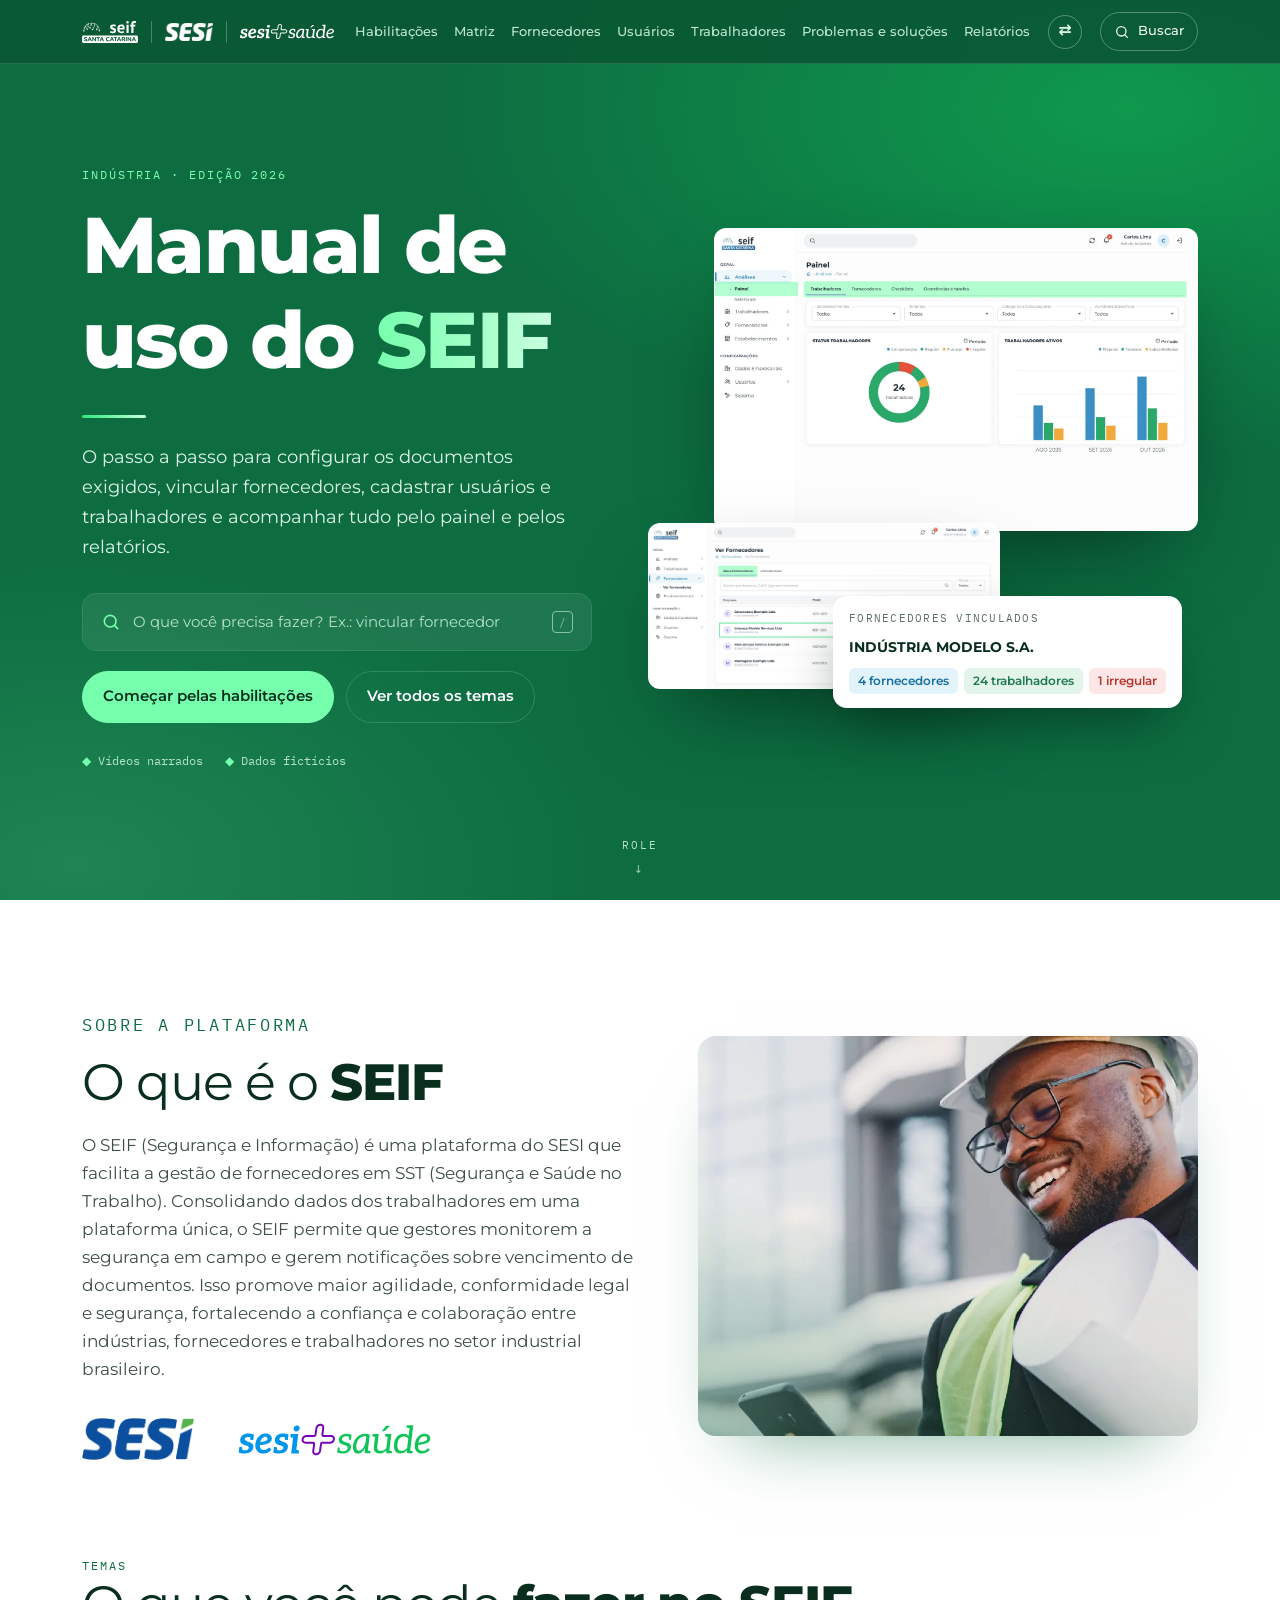
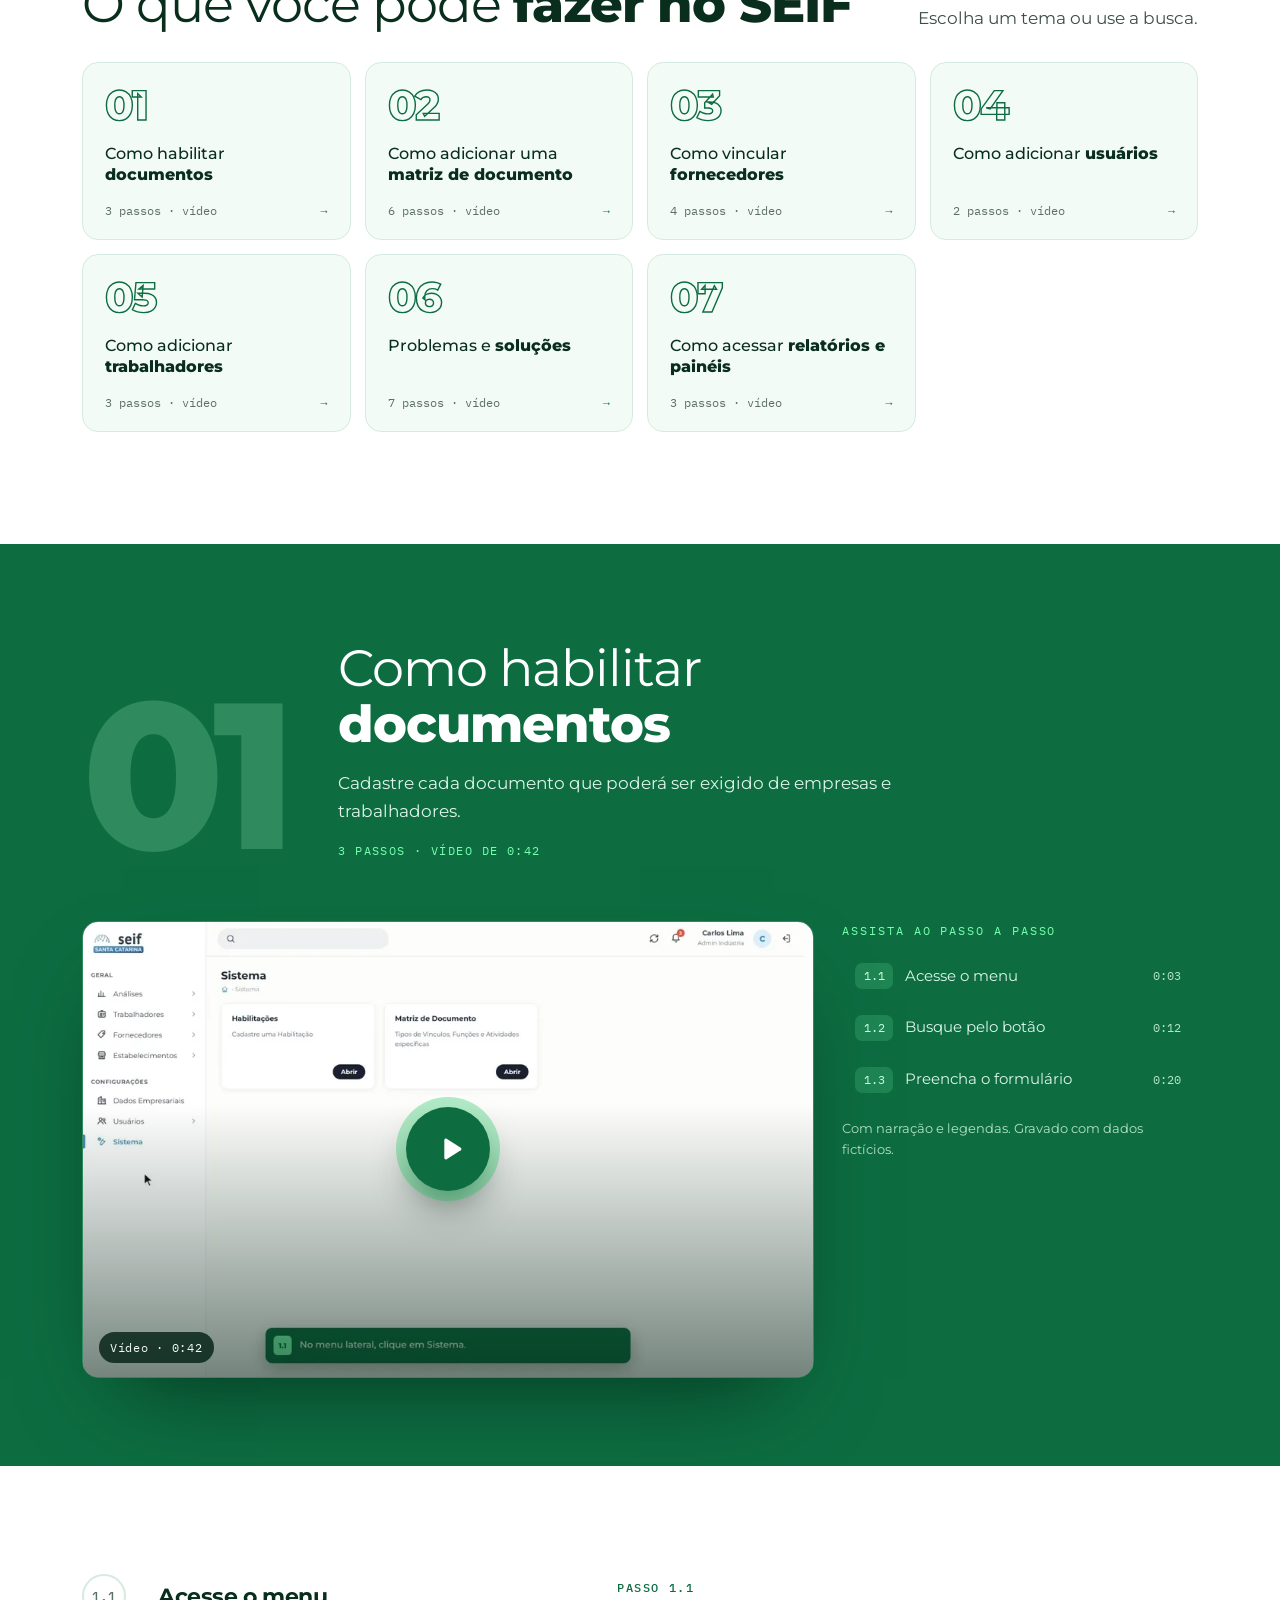
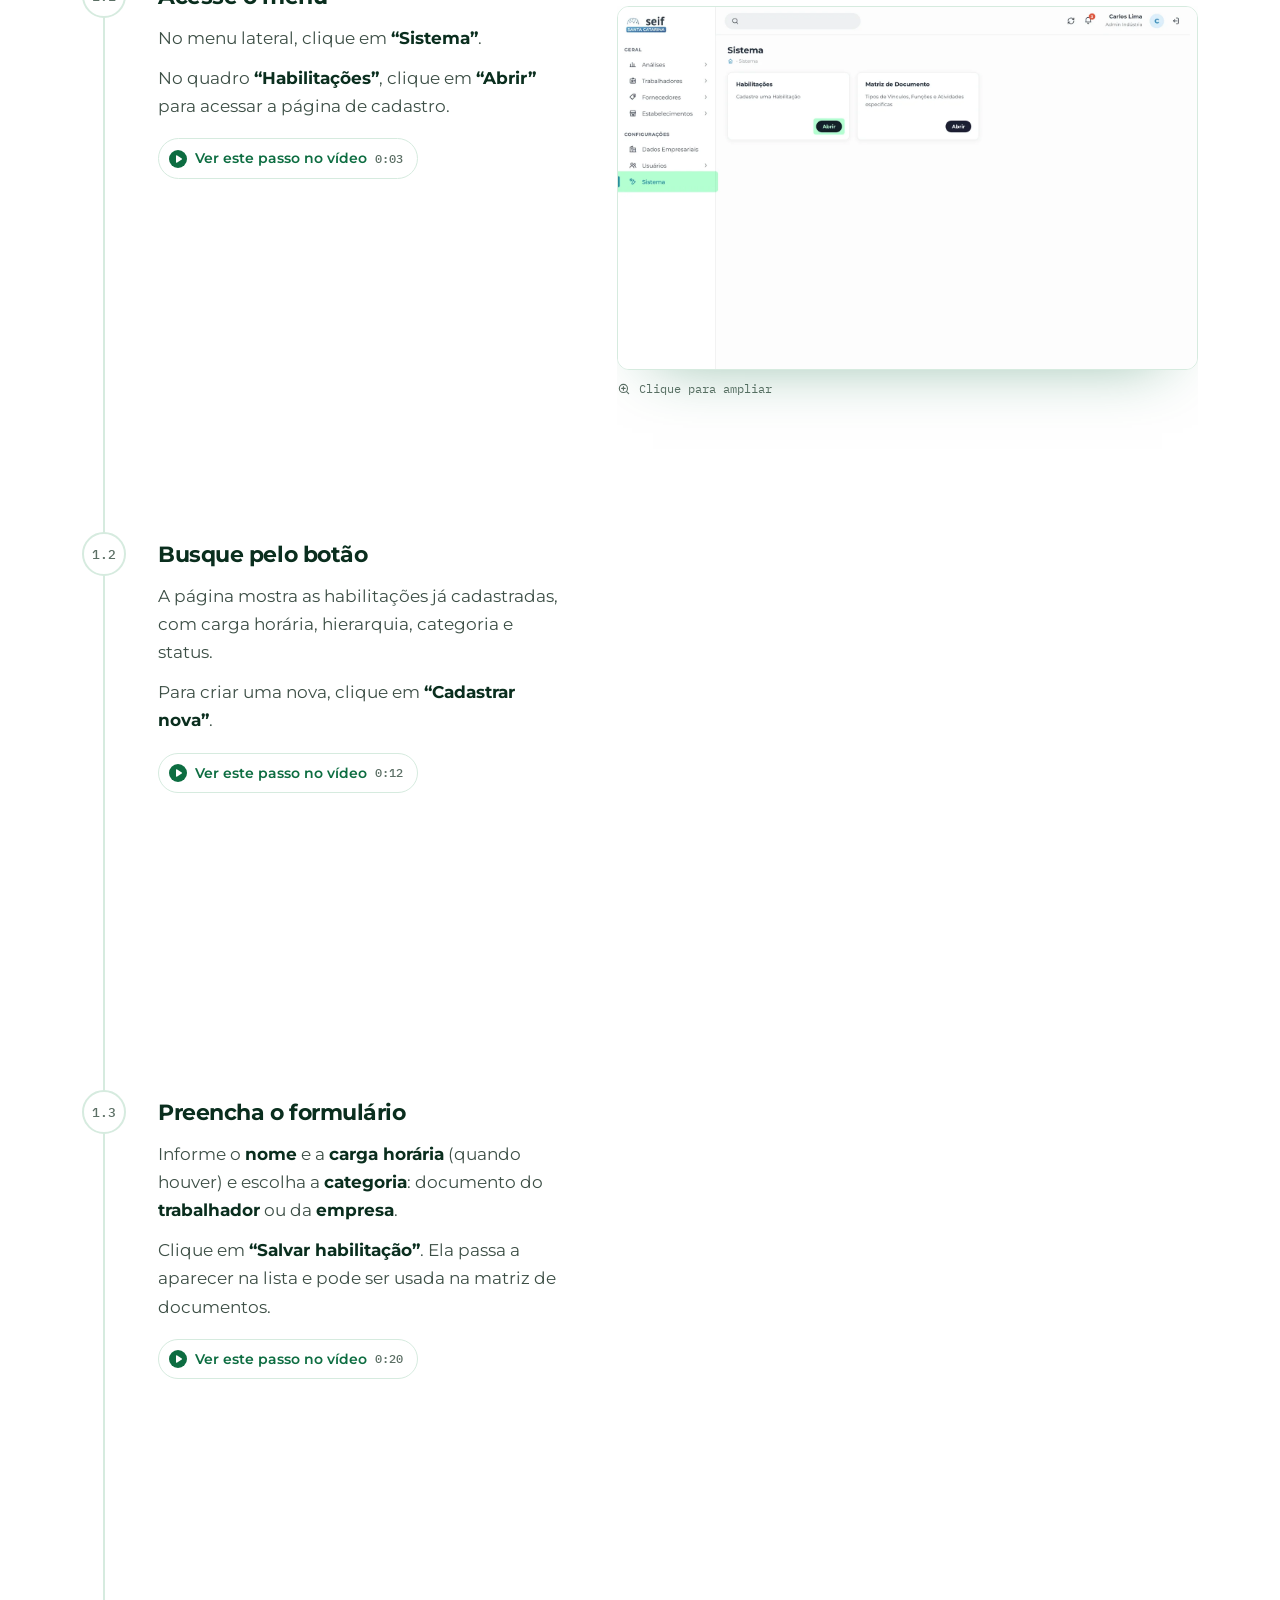
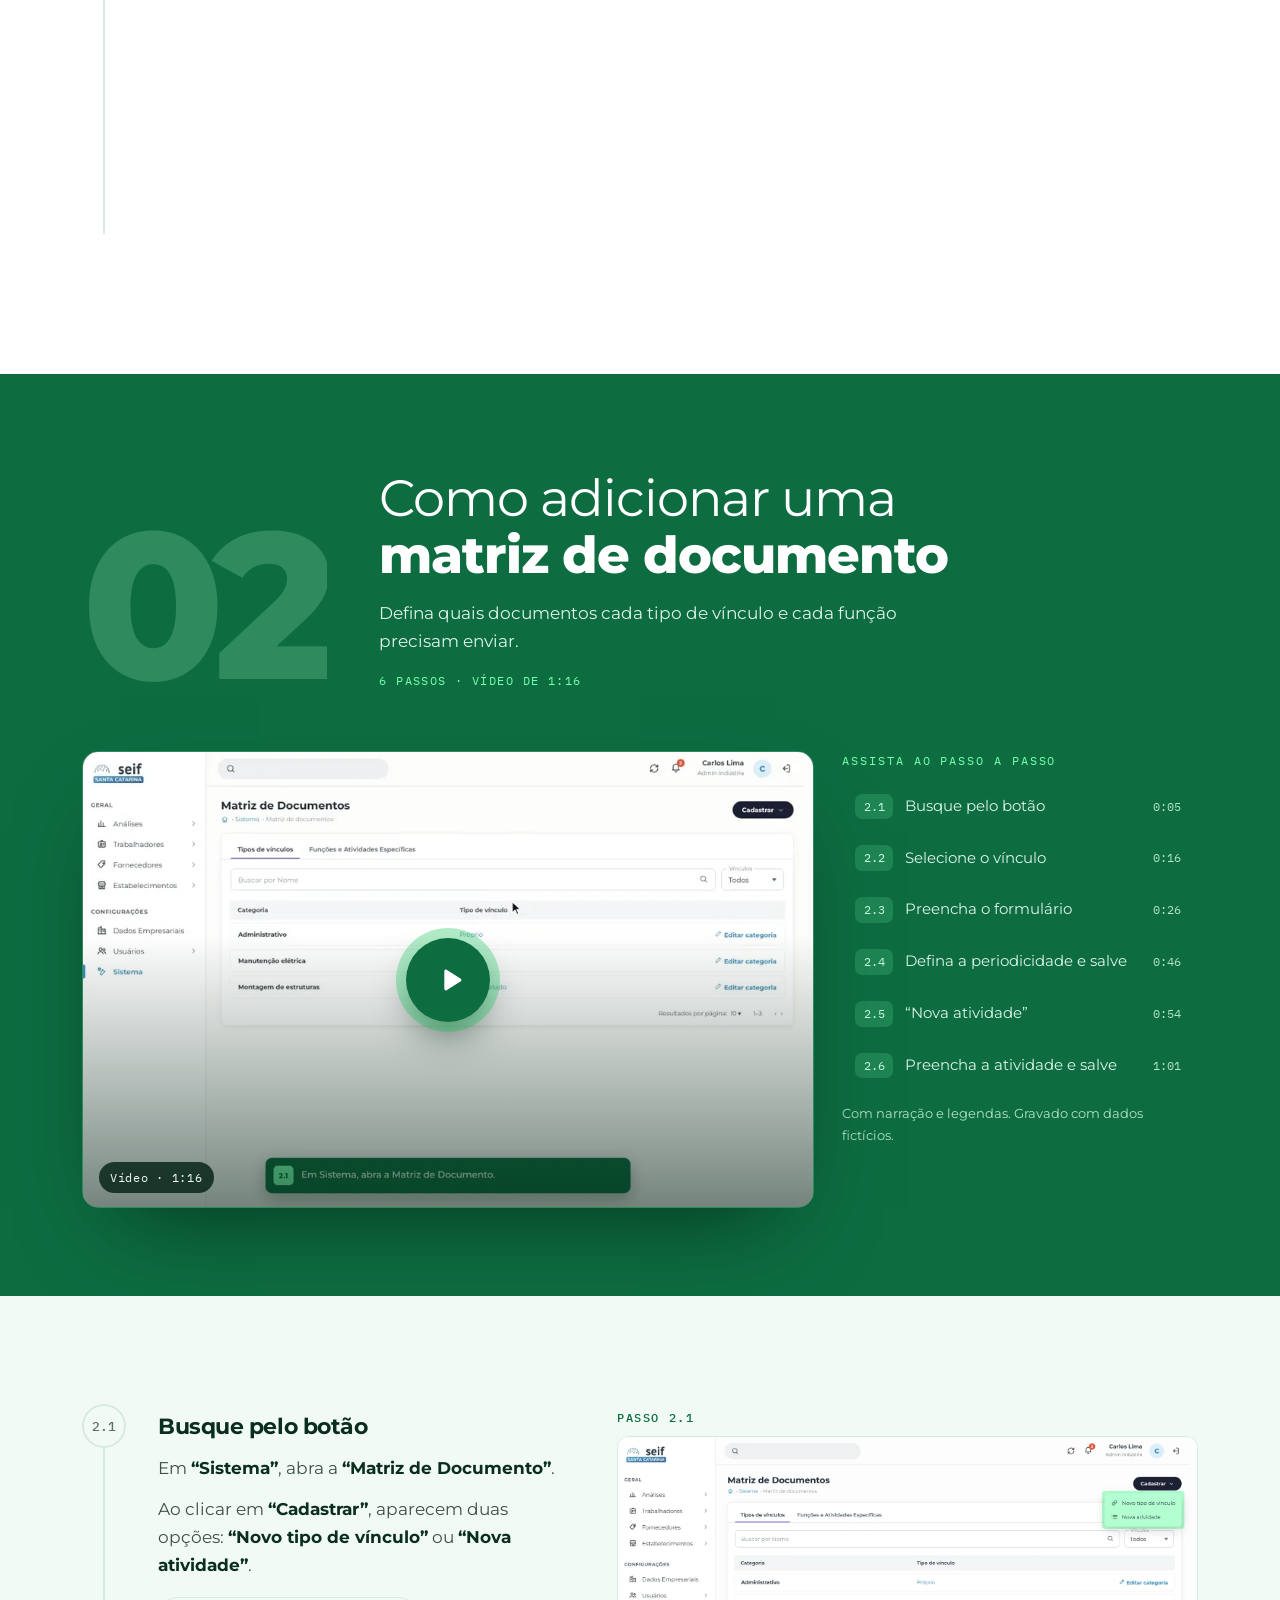
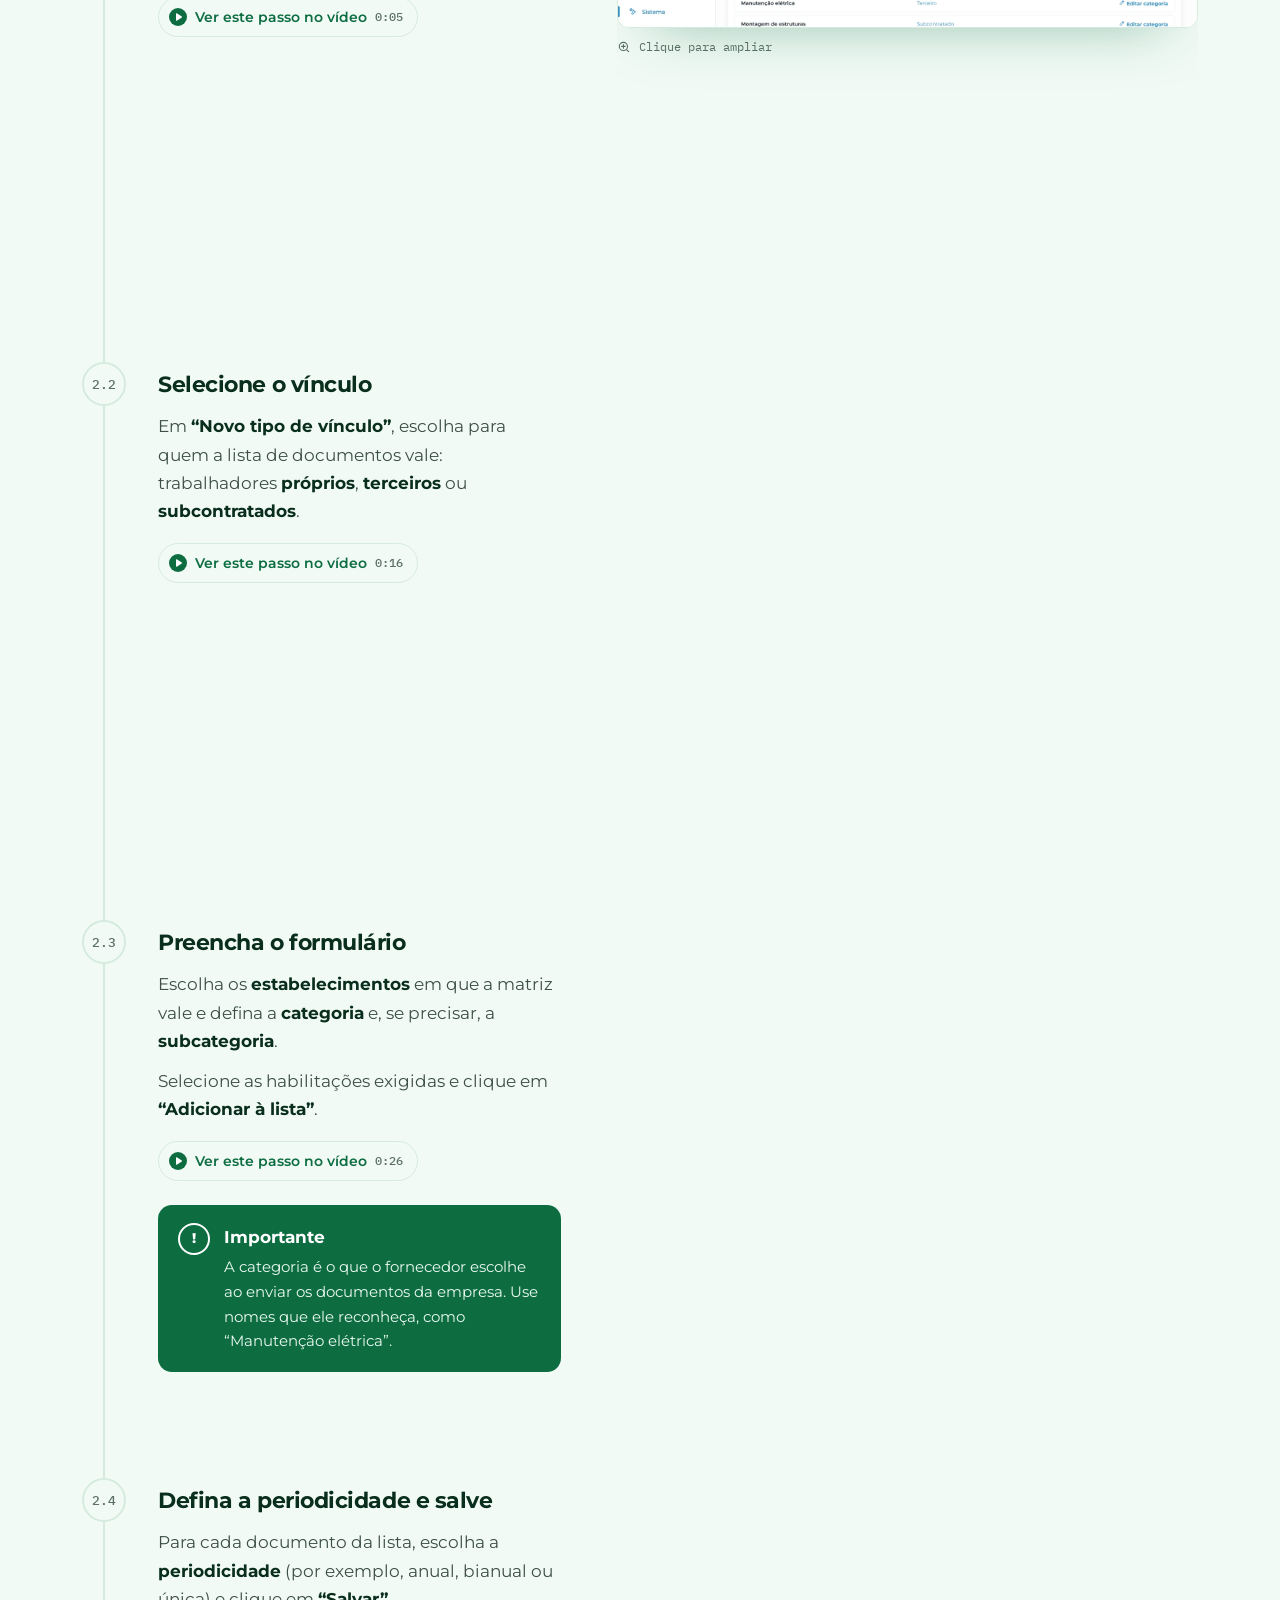
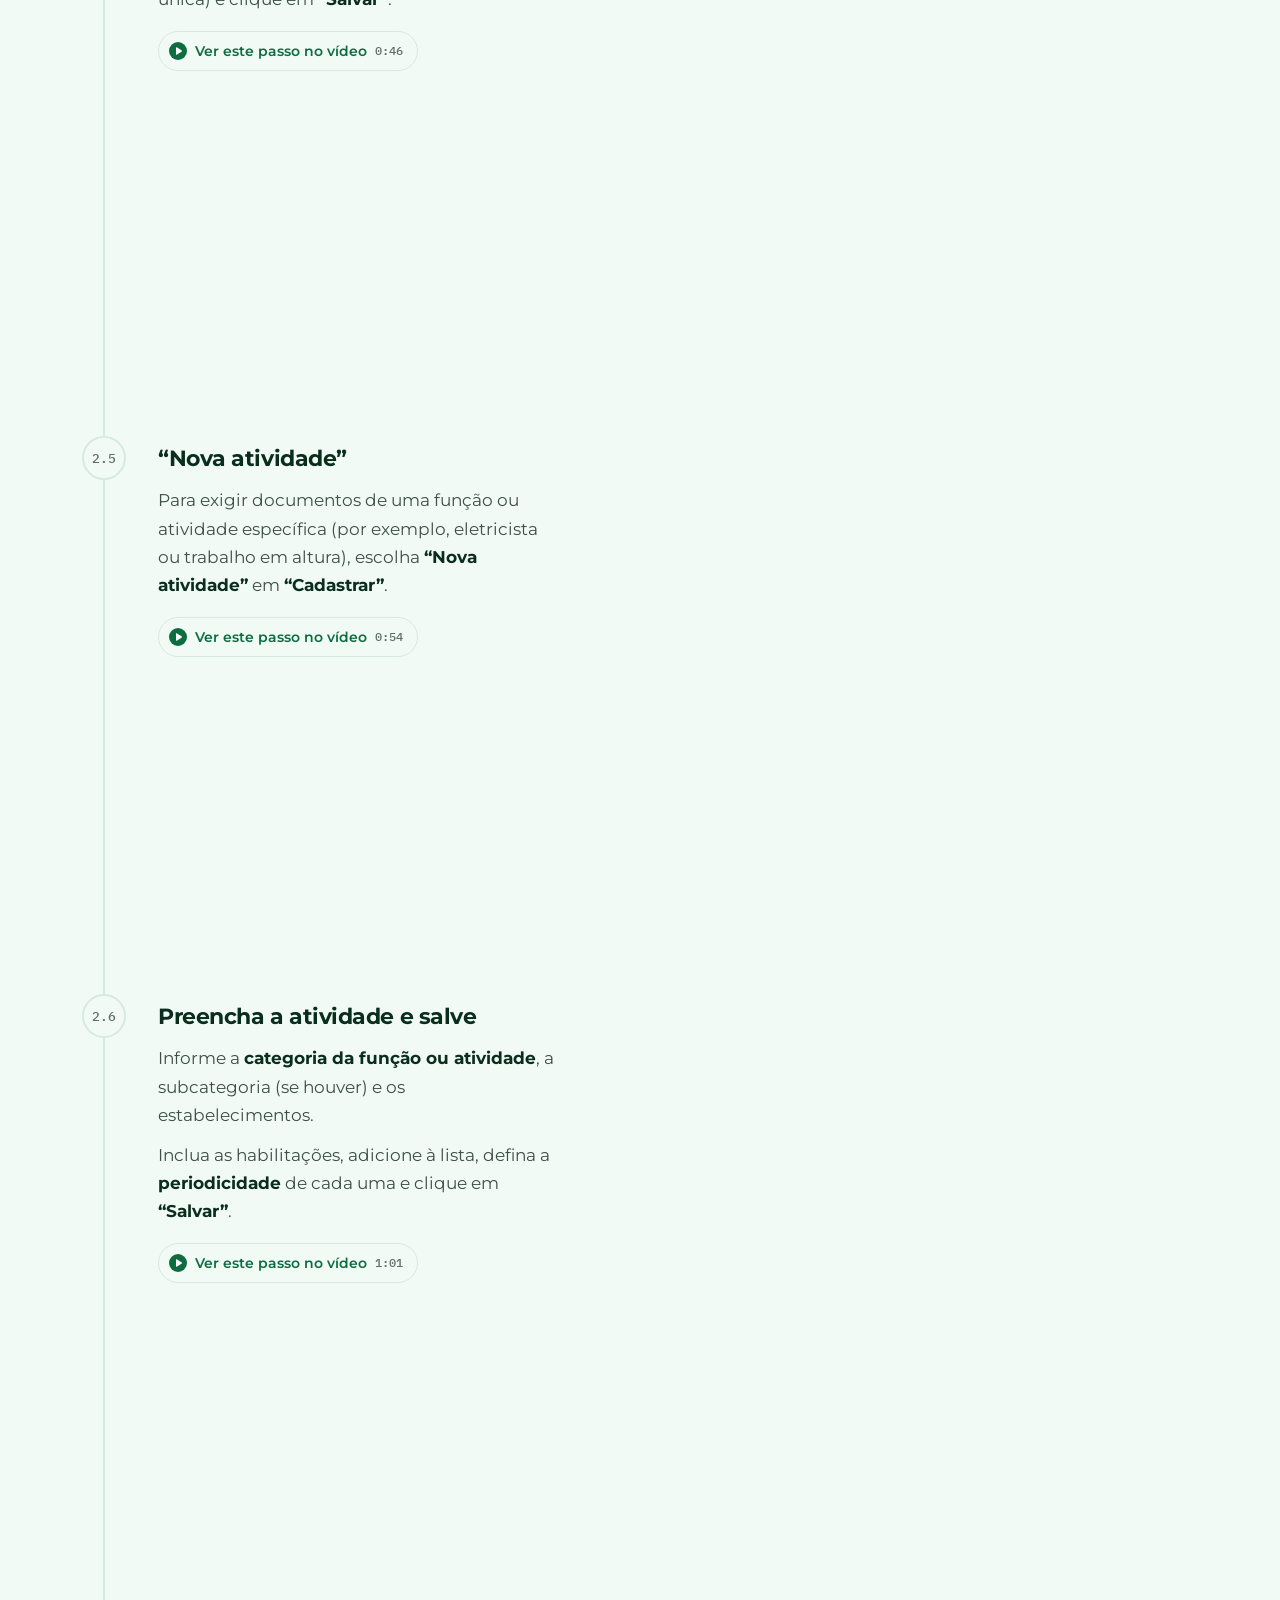
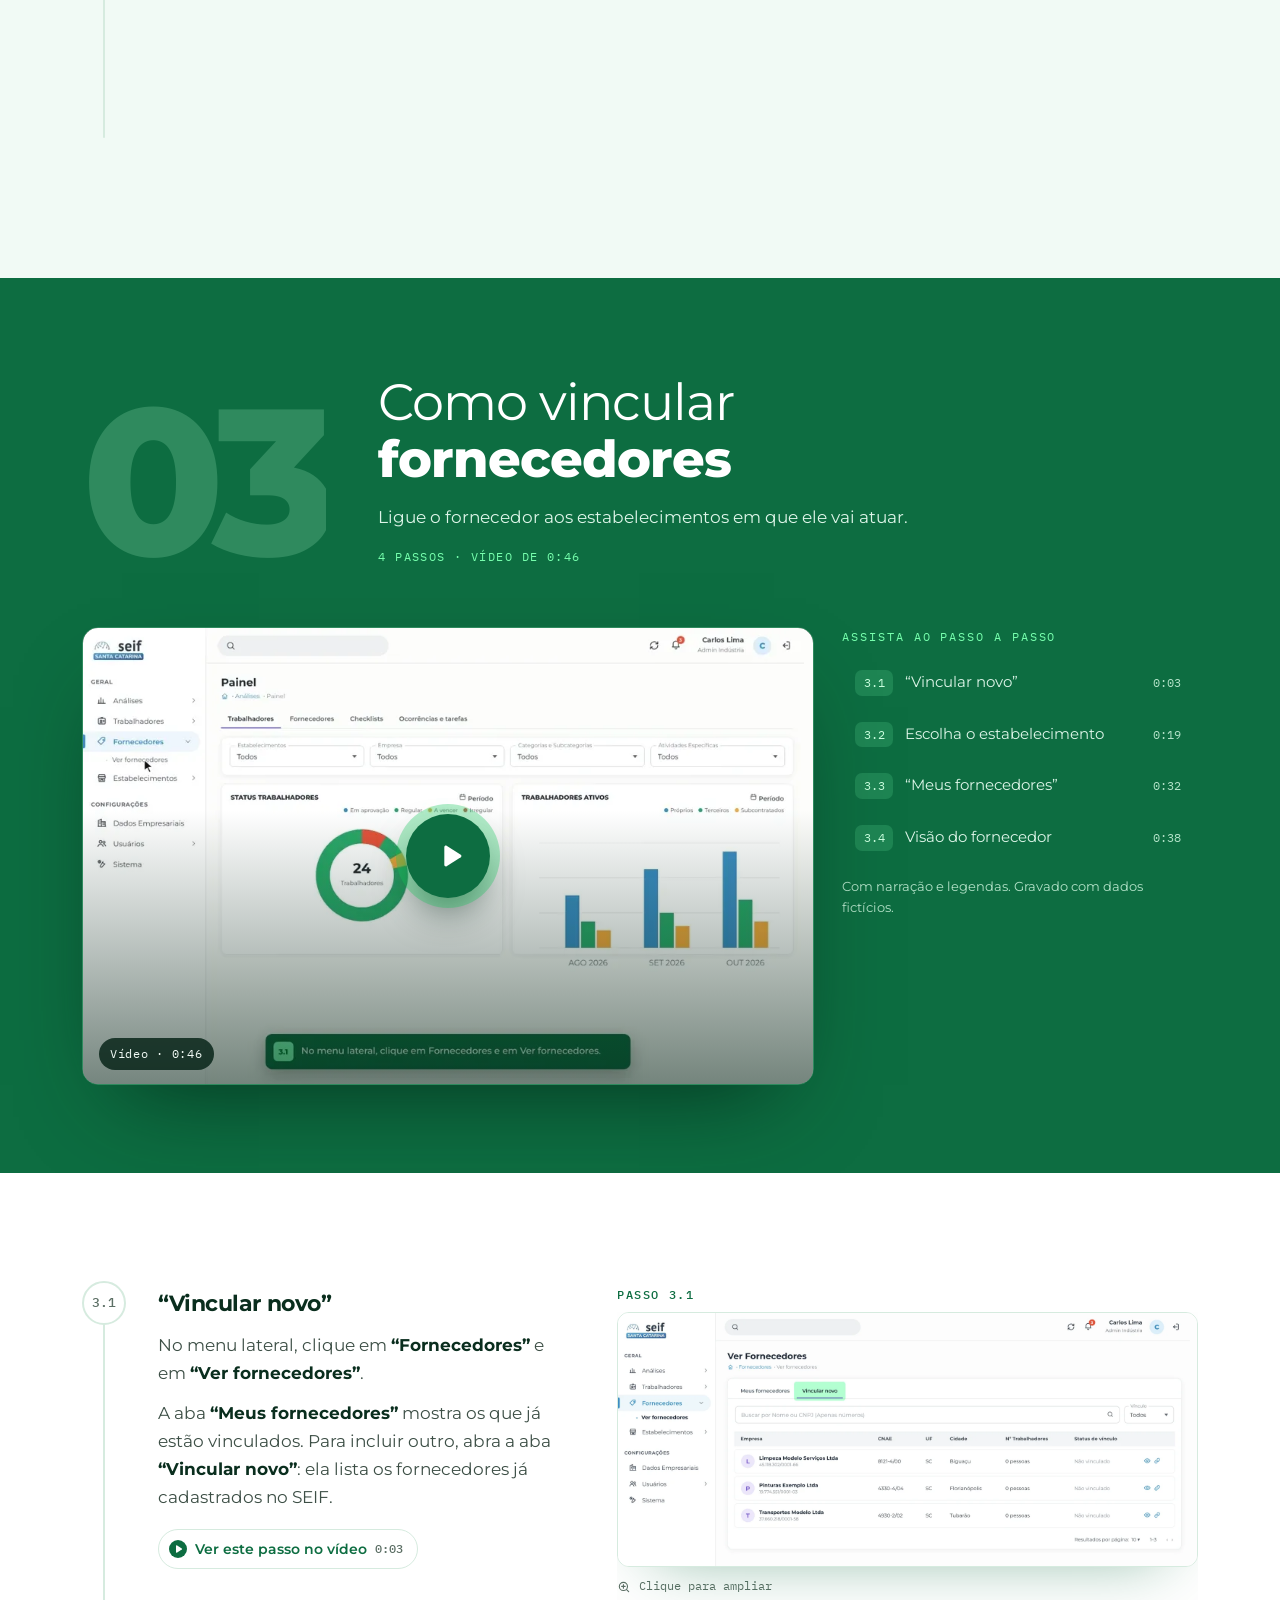
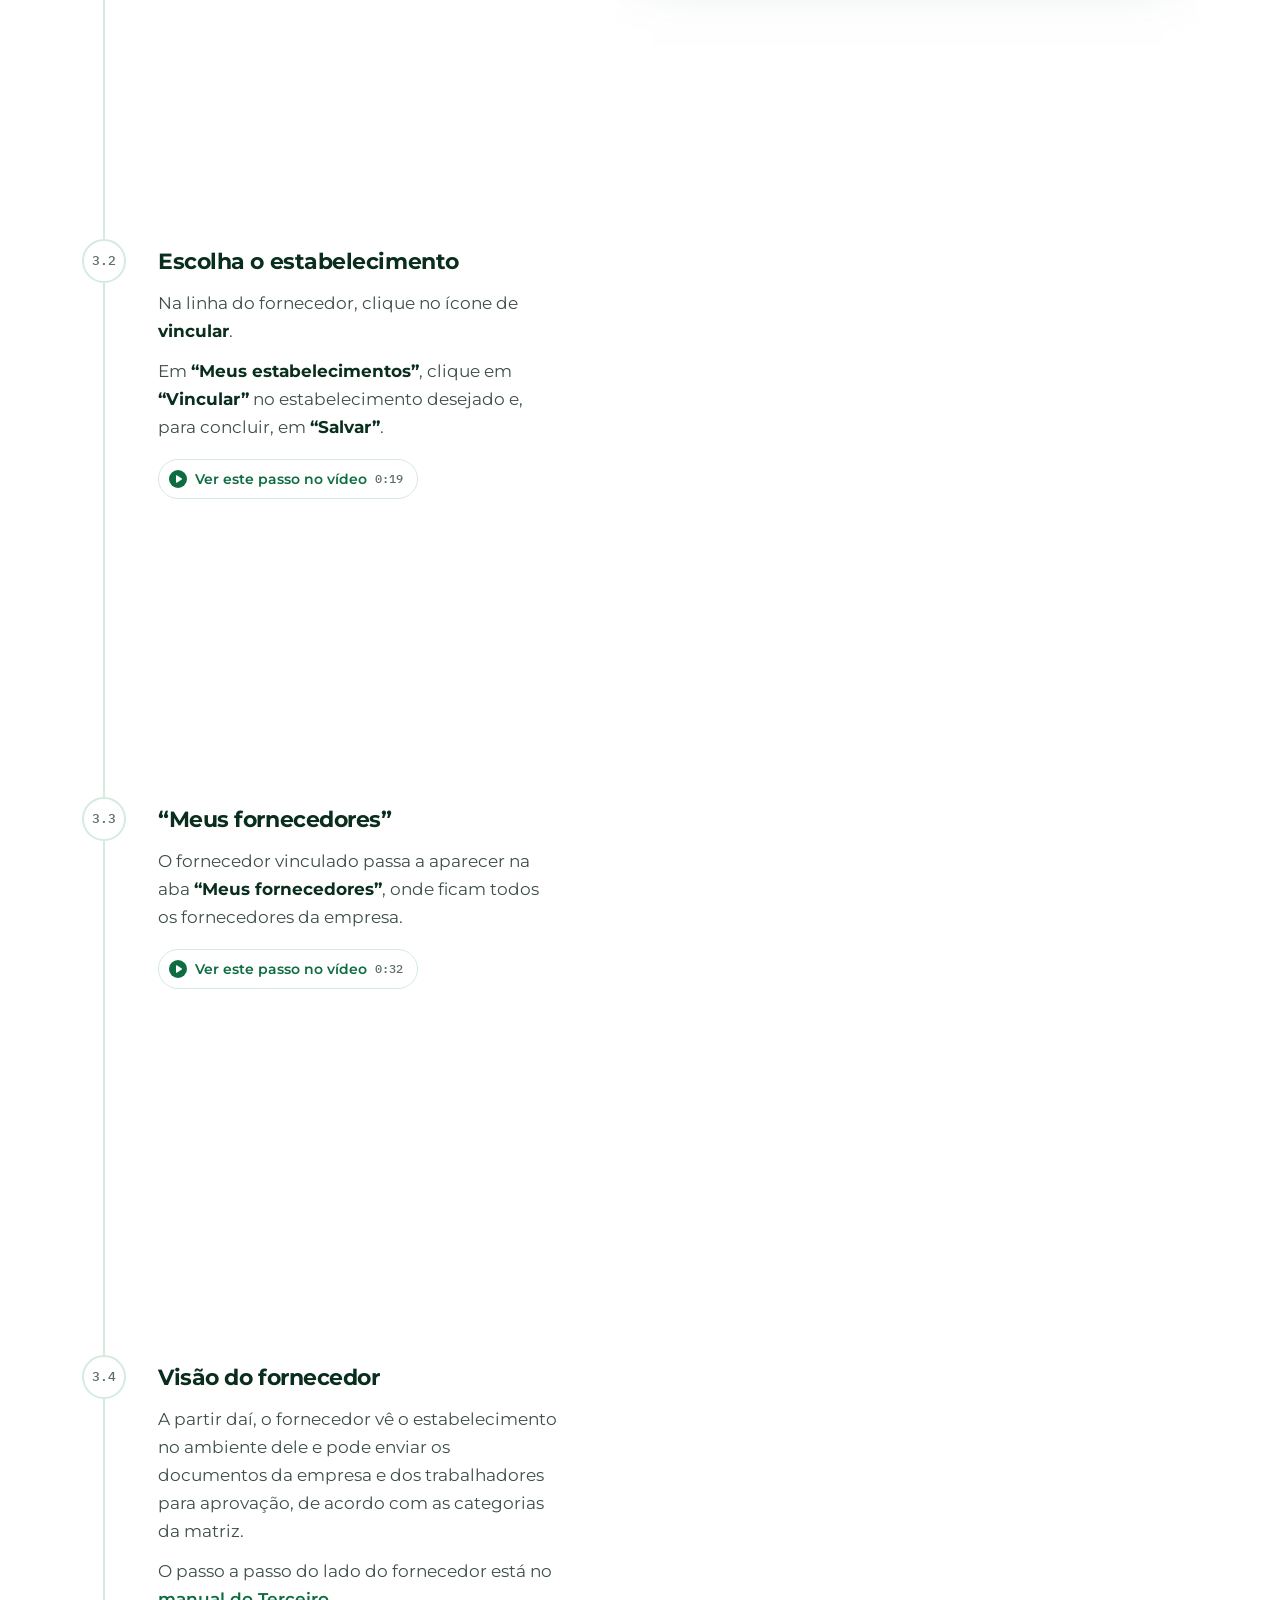
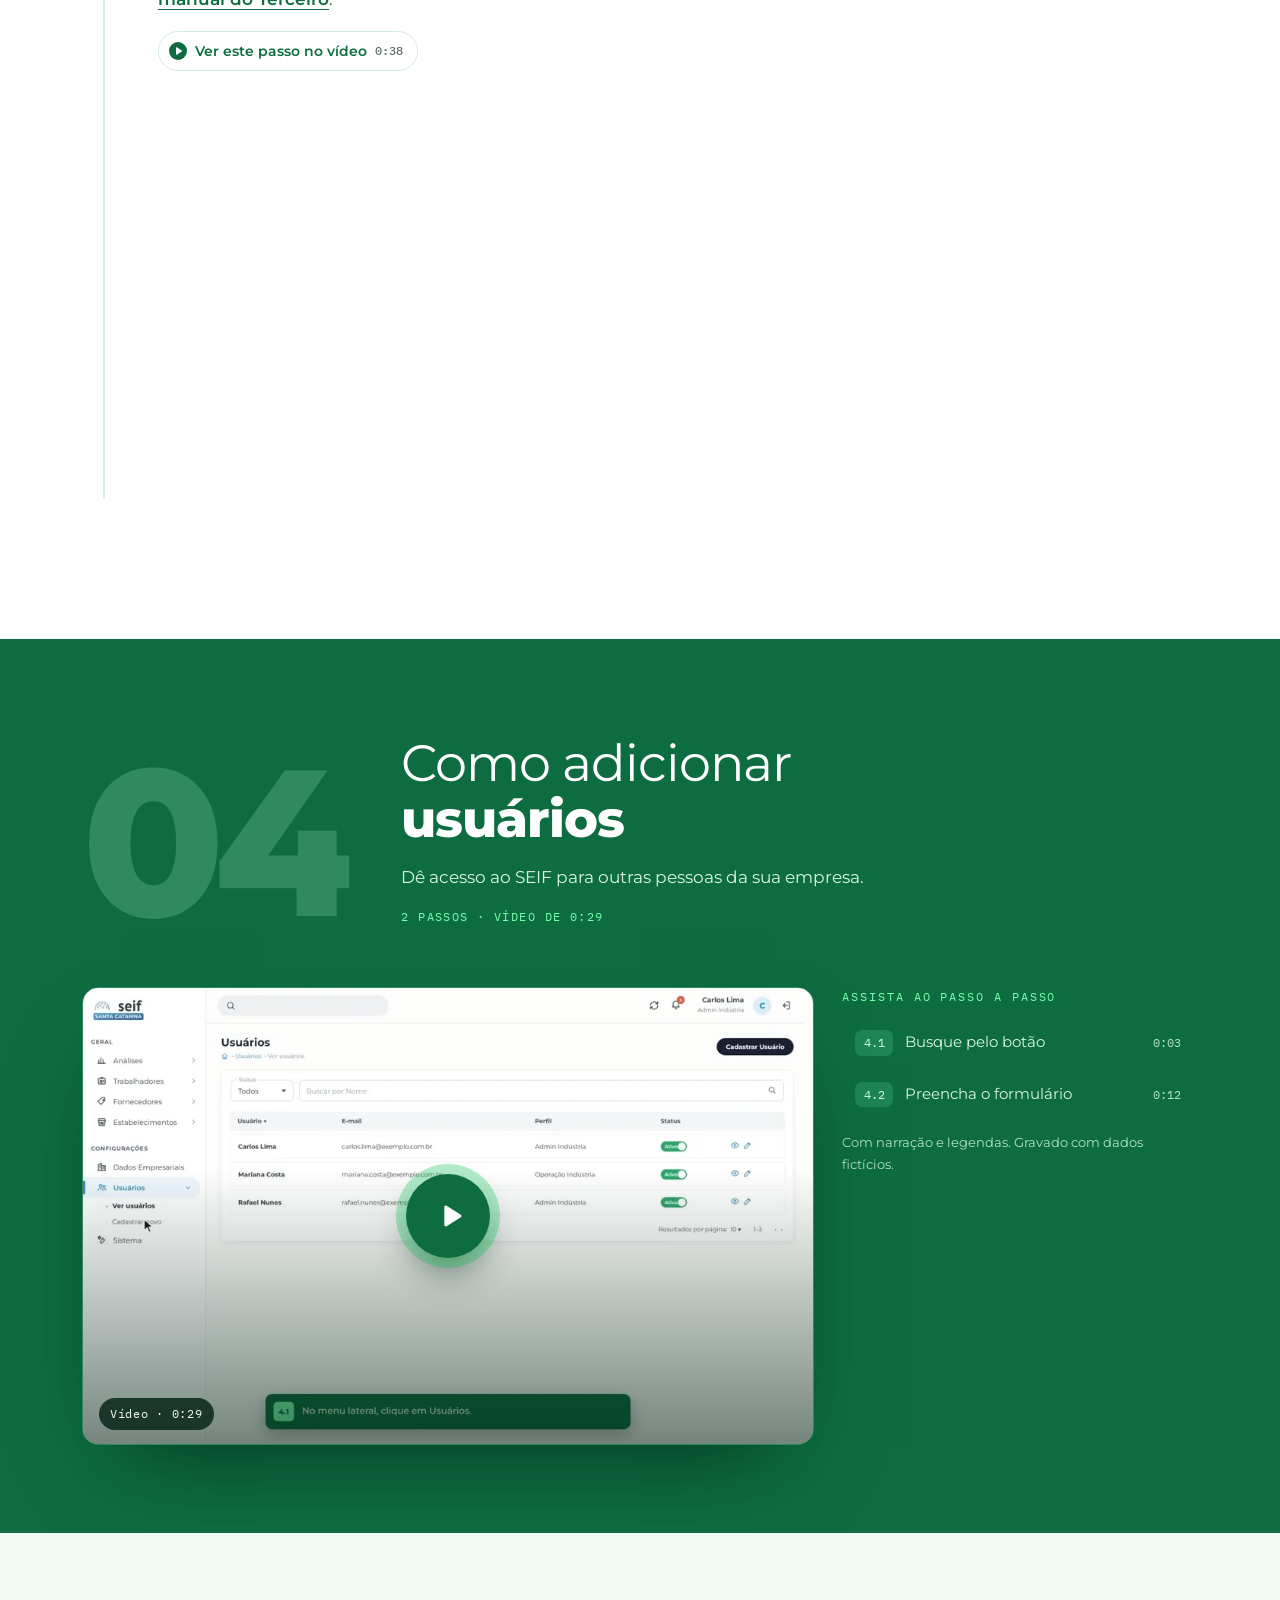
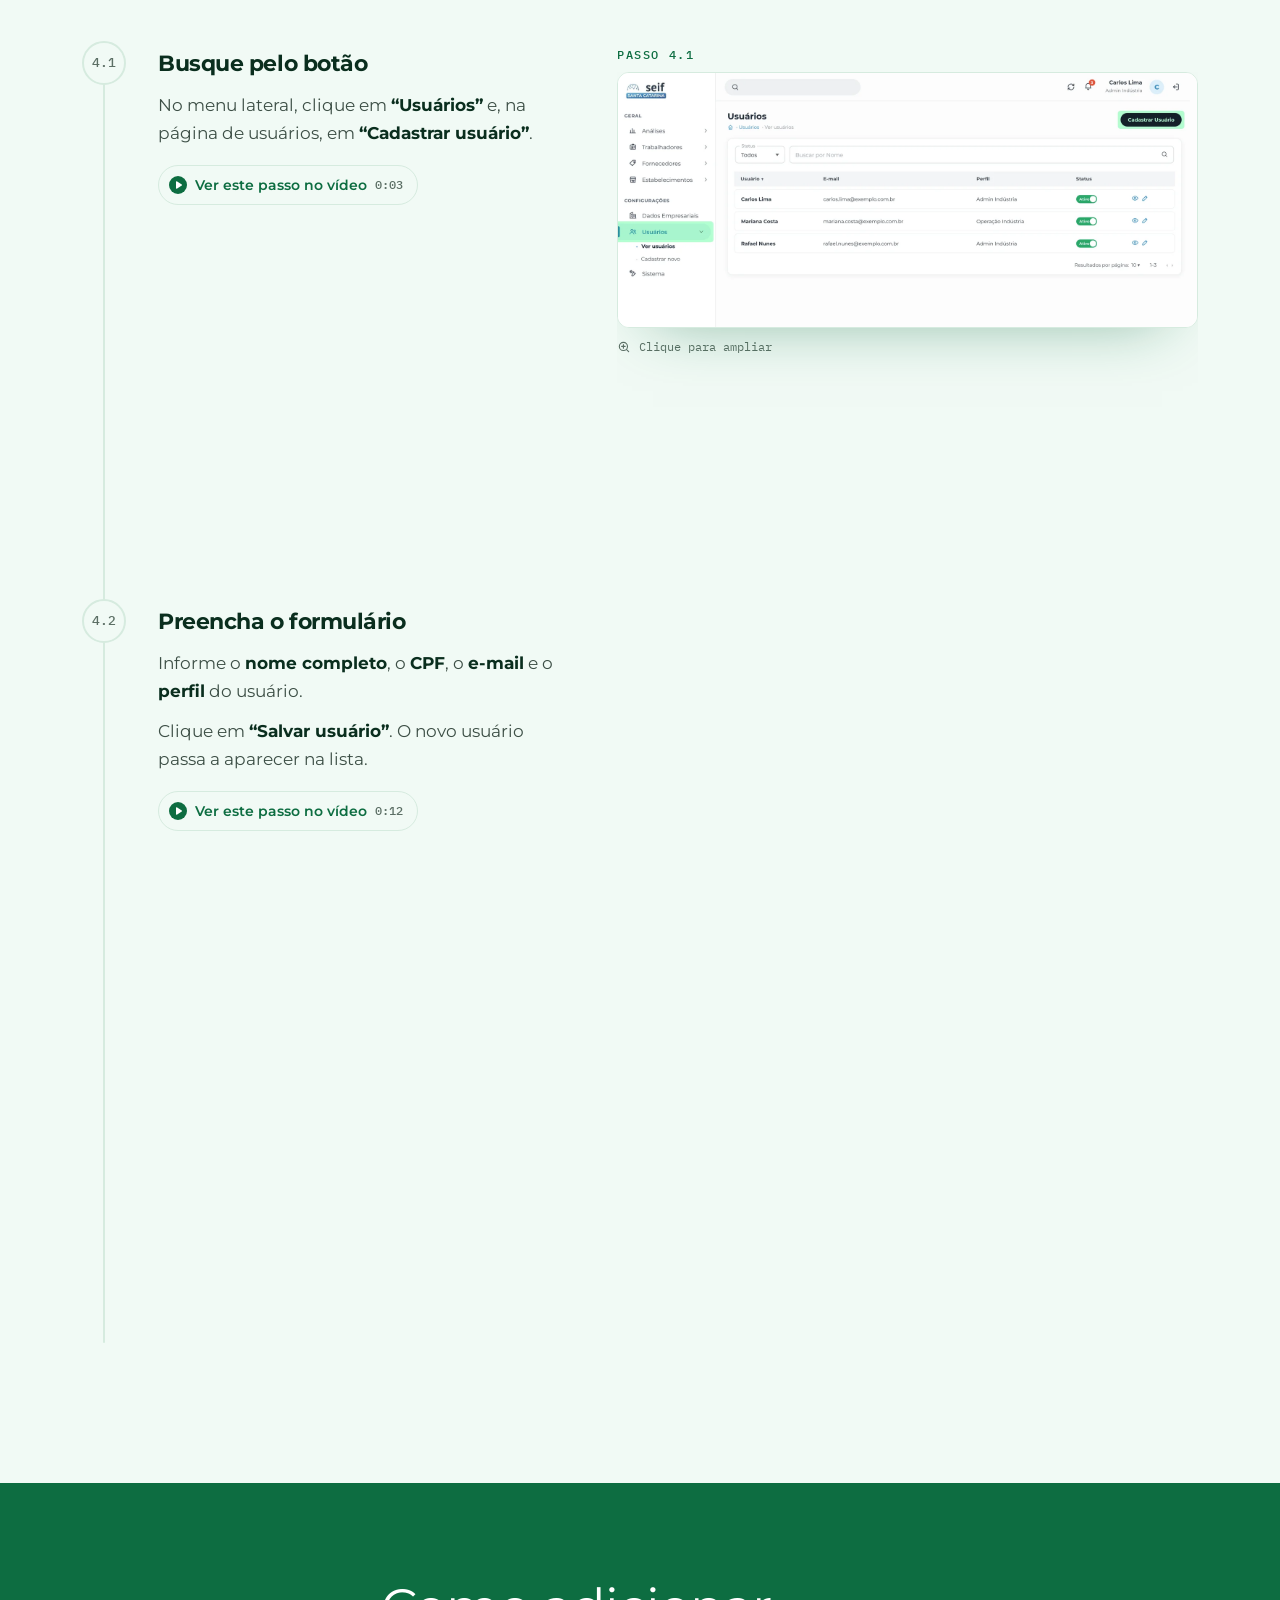
==== commit fc39b0bc: "Problemas e soluções, contato do suporte e vídeos do Terceiro" ====
--- a/industria.html
+++ b/industria.html
@@ -43,7 +43,7 @@
       <a href="#fornecedores">Fornecedores</a>
       <a href="#usuarios">Usuários</a>
       <a href="#trabalhadores">Trabalhadores</a>
-      <a href="#notificacoes">Notificações</a>
+      <a href="#notificacoes">Problemas e soluções</a>
       <a href="#relatorios">Relatórios</a>
     </nav>
     <a class="bar__swap" href="index.html" title="Voltar à escolha do manual">Trocar manual</a>
@@ -61,7 +61,7 @@
     <li><a href="#fornecedores"><span>03 · Fornecedores</span><i></i></a></li>
     <li><a href="#usuarios"><span>04 · Usuários</span><i></i></a></li>
     <li><a href="#trabalhadores"><span>05 · Trabalhadores</span><i></i></a></li>
-    <li><a href="#notificacoes"><span>06 · Notificações</span><i></i></a></li>
+    <li><a href="#notificacoes"><span>06 · Problemas e soluções</span><i></i></a></li>
     <li><a href="#relatorios"><span>07 · Relatórios</span><i></i></a></li>
   </ol>
 </nav>
@@ -79,7 +79,7 @@
           <a class="btn btn--solid" href="#habilitar">Começar pelas habilitações</a>
           <a class="btn" href="#temas">Ver todos os temas</a>
         </div>
-        <ul class="hero__meta"><li>7 temas</li><li>23 passos</li><li>7 vídeos</li><li>Dados fictícios</li></ul>
+        <ul class="hero__meta"><li>Vídeos narrados</li><li>Dados fictícios</li></ul>
       </div>
       <div class="art" aria-hidden="true">
         <div class="layer screen screen--a" data-depth="0.6"><img data-img="i7_1" alt="" width="1600" height="1000" data-now></div>
@@ -115,7 +115,7 @@
         <a class="card up" href="#fornecedores"><span class="card__n">03</span><span class="card__t">Como vincular <b>fornecedores</b></span><span class="card__m">4 passos · vídeo <i>→</i></span></a>
         <a class="card up" href="#usuarios"><span class="card__n">04</span><span class="card__t">Como adicionar <b>usuários</b></span><span class="card__m">2 passos · vídeo <i>→</i></span></a>
         <a class="card up" href="#trabalhadores"><span class="card__n">05</span><span class="card__t">Como adicionar <b>trabalhadores</b></span><span class="card__m">3 passos · vídeo <i>→</i></span></a>
-        <a class="card up" href="#notificacoes"><span class="card__n">06</span><span class="card__t">Onde ficam as <b>notificações</b></span><span class="card__m">2 passos · vídeo <i>→</i></span></a>
+        <a class="card up" href="#notificacoes"><span class="card__n">06</span><span class="card__t">Problemas e <b>soluções</b></span><span class="card__m">7 passos · vídeo <i>→</i></span></a>
         <a class="card up" href="#relatorios"><span class="card__n">07</span><span class="card__t">Como acessar <b>relatórios e painéis</b></span><span class="card__m">3 passos · vídeo <i>→</i></span></a>
         </div>
       </div>
@@ -530,26 +530,26 @@
       </div>
     </div>
   </section>
-  <section id="notificacoes" data-title="06 · Onde ficam as notificações" aria-labelledby="h-notificacoes">
+  <section id="notificacoes" data-title="06 · Problemas e soluções" aria-labelledby="h-notificacoes">
     <div class="sec dark chap">
       <div class="wrap chap__in">
         <span class="outline-word" aria-hidden="true">06</span>
         <div class="up">
-          <h2 id="h-notificacoes">Onde ficam as <b>notificações</b></h2>
-          <p class="chap__lede">Os avisos de documentos para aprovar, irregulares e a vencer.</p>
-          <p class="chap__meta">2 passos · vídeo de 0:30</p>
+          <h2 id="h-notificacoes">Problemas e <b>soluções</b></h2>
+          <p class="chap__lede">Situações que costumam gerar dúvida: onde ver e como configurar as notificações, e como cadastrar visitantes.</p>
+          <p class="chap__meta">7 passos · vídeo de 0:56</p>
         </div>
         <div class="vid up" id="video-notificacoes" data-vid="06" data-src="assets/video/industria/tema-06.mp4">
           <div class="vid__screen">
-            <button class="vid__start" type="button" aria-label="Assistir ao vídeo do tema 06: Onde ficam as notificações (0:30)">
+            <button class="vid__start" type="button" aria-label="Assistir ao vídeo do tema 06: Problemas e soluções (0:56)">
               <img data-img="poster_06" alt="" width="960" height="600" loading="lazy" decoding="async">
               <span class="vid__play" aria-hidden="true"><svg><use href="#i-play"/></svg></span>
-              <span class="vid__badge">Vídeo · 0:30</span>
+              <span class="vid__badge">Vídeo · 0:56</span>
             </button>
           </div>
           <div class="vid__side">
             <p class="eyebrow">Assista ao passo a passo</p>
-            <ol class="vid__steps"><li><button type="button" data-t="3.58"><span class="vid__code">6.1</span><span class="vid__title">Ícone de sino</span><span class="vid__time">0:03</span></button></li><li><button type="button" data-t="13.20"><span class="vid__code">6.2</span><span class="vid__title">Lista de notificações</span><span class="vid__time">0:13</span></button></li></ol>
+            <ol class="vid__steps"><li><button type="button" data-t="3.88"><span class="vid__code">6.1</span><span class="vid__title">Ícone de sino</span><span class="vid__time">0:03</span></button></li><li><button type="button" data-t="13.50"><span class="vid__code">6.2</span><span class="vid__title">Lista de notificações</span><span class="vid__time">0:13</span></button></li><li><button type="button" data-t="29.24"><span class="vid__code">6.3</span><span class="vid__title">Configurações gerais</span><span class="vid__time">0:29</span></button></li><li><button type="button" data-t="42.66"><span class="vid__code">6.4</span><span class="vid__title">Escolha o que receber</span><span class="vid__time">0:42</span></button></li></ol>
             <p class="vid__note">Com narração e legendas. Gravado com dados fictícios.</p>
           </div>
         </div>
@@ -564,7 +564,7 @@
           <span class="step__dot" aria-hidden="true">6.1</span>
           <div class="step__text up">
             <h3><span class="vh">Passo 6.1: </span>Ícone de sino</h3>
-            <p>As notificações ficam no <b>sino</b>, ao lado do seu nome. Clique nele para ver as últimas e em <b>“Ver todas as notificações”</b> para abrir a lista completa.</p><button class="watch" type="button" data-watch="notificacoes" data-t="3.58"><svg aria-hidden="true"><use href="#i-play"/></svg>Ver este passo no vídeo <span>0:03</span></button>
+            <p>As notificações ficam no <b>sino</b>, ao lado do seu nome. Clique nele para ver as últimas e em <b>“Ver todas as notificações”</b> para abrir a lista completa.</p><button class="watch" type="button" data-watch="notificacoes" data-t="3.88"><svg aria-hidden="true"><use href="#i-play"/></svg>Ver este passo no vídeo <span>0:03</span></button>
           </div>
           <figure class="shot up">
             <button class="shot__btn" type="button" data-zoom aria-label="Ampliar imagem: As notificações ficam no sino, ao lado do seu nome. Clique nele para ver as últimas e em “Ver todas as notificações” par">
@@ -577,11 +577,76 @@
           <span class="step__dot" aria-hidden="true">6.2</span>
           <div class="step__text up">
             <h3><span class="vh">Passo 6.2: </span>Lista de notificações</h3>
-            <p>A lista mostra todos os avisos: documentos para aprovação, documentos irregulares, documentos a vencer e tarefas.</p><p>Use os filtros de <b>data</b>, <b>categoria</b> e <b>título</b> para achar um aviso. Em <b>“Configurar notificações”</b>, escolha o que quer receber.</p><button class="watch" type="button" data-watch="notificacoes" data-t="13.20"><svg aria-hidden="true"><use href="#i-play"/></svg>Ver este passo no vídeo <span>0:13</span></button>
+            <p>A lista mostra todos os avisos: documentos para aprovação, documentos irregulares, documentos a vencer e tarefas.</p><p>Use os filtros de <b>data</b>, <b>categoria</b> e <b>título</b> para achar um aviso. Em <b>“Configurar notificações”</b>, escolha o que quer receber.</p><button class="watch" type="button" data-watch="notificacoes" data-t="13.50"><svg aria-hidden="true"><use href="#i-play"/></svg>Ver este passo no vídeo <span>0:13</span></button>
           </div>
           <figure class="shot up">
             <button class="shot__btn" type="button" data-zoom aria-label="Ampliar imagem: A lista mostra todos os avisos: documentos para aprovação, documentos irregulares, documentos a vencer e tarefas.">
               <span class="tilt"><img data-img="i6_2" alt="A lista mostra todos os avisos: documentos para aprovação, documentos irregulares, documentos a vencer e tarefas." width="1600" height="1000" loading="lazy" decoding="async"></span>
+            </button>
+            <figcaption><svg aria-hidden="true"><use href="#i-zoom"/></svg>Clique para ampliar</figcaption>
+          </figure>
+        </li>
+        <li class="step" id="passo-6-3" data-code="6.3" data-k="configurar notificações configurações gerais e-mail semanal resumo">
+          <span class="step__dot" aria-hidden="true">6.3</span>
+          <div class="step__text up">
+            <h3><span class="vh">Passo 6.3: </span>Configurações gerais</h3>
+            <p>Na lista de notificações, clique em <b>“Configurar notificações”</b>.</p><p>Em <b>“Configurações gerais”</b>, marque se quer receber os avisos <b>no sistema</b> e um <b>e-mail semanal</b> com o resumo de todas as notificações.</p><button class="watch" type="button" data-watch="notificacoes" data-t="29.24"><svg aria-hidden="true"><use href="#i-play"/></svg>Ver este passo no vídeo <span>0:29</span></button>
+          </div>
+          <figure class="shot up">
+            <button class="shot__btn" type="button" data-zoom aria-label="Ampliar imagem: Na lista de notificações, clique em “Configurar notificações”.">
+              <span class="tilt"><img data-img="i6_3" alt="Na lista de notificações, clique em “Configurar notificações”." width="1600" height="450" loading="lazy" decoding="async"></span>
+            </button>
+            <figcaption><svg aria-hidden="true"><use href="#i-zoom"/></svg>Clique para ampliar</figcaption>
+          </figure>
+        </li>
+        <li class="step" id="passo-6-4" data-code="6.4" data-k="minhas configurações novas empresas inativas estabelecimentos salvar">
+          <span class="step__dot" aria-hidden="true">6.4</span>
+          <div class="step__text up">
+            <h3><span class="vh">Passo 6.4: </span>Escolha o que receber</h3>
+            <p>Em <b>“Minhas configurações”</b>, marque os avisos que interessam a você: novas empresas, empresas inativas, novos estabelecimentos e estabelecimentos inativos.</p><p>Clique em <b>“Salvar”</b>. Uma mensagem confirma que as configurações foram salvas.</p><button class="watch" type="button" data-watch="notificacoes" data-t="42.66"><svg aria-hidden="true"><use href="#i-play"/></svg>Ver este passo no vídeo <span>0:42</span></button>
+          </div>
+          <figure class="shot up">
+            <button class="shot__btn" type="button" data-zoom aria-label="Ampliar imagem: Em “Minhas configurações”, marque os avisos que interessam a você: novas empresas, empresas inativas, novos estabelecime">
+              <span class="tilt"><img data-img="i6_4" alt="Em “Minhas configurações”, marque os avisos que interessam a você: novas empresas, empresas inativas, novos estabelecime" width="1600" height="625" loading="lazy" decoding="async"></span>
+            </button>
+            <figcaption><svg aria-hidden="true"><use href="#i-zoom"/></svg>Clique para ampliar</figcaption>
+          </figure>
+        </li>
+        <li class="step" id="passo-6-5" data-code="6.5" data-k="visitante visitantes categoria matriz documento de identificação periodicidade única próprio">
+          <span class="step__dot" aria-hidden="true">6.5</span>
+          <div class="step__text up">
+            <h3><span class="vh">Passo 6.5: </span>Visitantes: prepare a categoria</h3>
+            <p>Visitantes são cadastrados como trabalhadores, mas precisam de uma categoria própria. Essa configuração é feita uma única vez.</p><p>Em <b>Sistema › Habilitações</b>, cadastre o documento <b>“Documento de Identificação”</b>, categoria <b>Trabalhador</b> (veja o <a href="#passo-1-3">passo 1.3</a>). Depois, em <b>Sistema › Matriz de Documento</b>, crie um <b>Novo tipo de vínculo</b>: tipo <b>Próprio</b>, categoria <b>“Visitantes”</b>, o estabelecimento e o Documento de Identificação com periodicidade <b>Única (uma vez)</b>. Clique em <b>“Salvar”</b>.</p><div class="note"><strong>Importante</strong><p>Se a categoria “Visitantes” já aparece na Matriz de Documentos, pule este passo.</p></div>
+          </div>
+          <figure class="shot up">
+            <button class="shot__btn" type="button" data-zoom aria-label="Ampliar imagem: Visitantes são cadastrados como trabalhadores, mas precisam de uma categoria própria. Essa configuração é feita uma únic">
+              <span class="tilt"><img data-img="i6_5" alt="Visitantes são cadastrados como trabalhadores, mas precisam de uma categoria própria. Essa configuração é feita uma únic" width="1600" height="700" loading="lazy" decoding="async"></span>
+            </button>
+            <figcaption><svg aria-hidden="true"><use href="#i-zoom"/></svg>Clique para ampliar</figcaption>
+          </figure>
+        </li>
+        <li class="step" id="passo-6-6" data-code="6.6" data-k="visitante cadastrar cpf cargo função visitante duplicado">
+          <span class="step__dot" aria-hidden="true">6.6</span>
+          <div class="step__text up">
+            <h3><span class="vh">Passo 6.6: </span>Visitantes: cadastre a pessoa</h3>
+            <p>Em <b>Trabalhadores</b>, clique em <b>“Adicionar trabalhadores”</b> › <b>“Cadastrar trabalhador”</b> e informe o CPF (veja o <a href="#passo-5-2">passo 5.2</a>).</p><p>No contrato, preencha o <b>Cargo</b> e a <b>Função</b> como <b>“Visitante”</b>, salve e complete as informações pessoais.</p><div class="note"><strong>Importante</strong><p>Antes, busque o nome ou o CPF em Ver trabalhadores. Se o visitante já estiver cadastrado, não cadastre de novo: siga direto para o passo 6.7.</p></div>
+          </div>
+          <figure class="shot up">
+            <button class="shot__btn" type="button" data-zoom aria-label="Ampliar imagem: Em Trabalhadores, clique em “Adicionar trabalhadores” › “Cadastrar trabalhador” e informe o CPF (veja o passo 5.2).">
+              <span class="tilt"><img data-img="i6_6" alt="Em Trabalhadores, clique em “Adicionar trabalhadores” › “Cadastrar trabalhador” e informe o CPF (veja o passo 5.2)." width="1600" height="575" loading="lazy" decoding="async"></span>
+            </button>
+            <figcaption><svg aria-hidden="true"><use href="#i-zoom"/></svg>Clique para ampliar</figcaption>
+          </figure>
+        </li>
+        <li class="step" id="passo-6-7" data-code="6.7" data-k="visitante vincular estabelecimento categoria visitantes documento identificação confirmar dados">
+          <span class="step__dot" aria-hidden="true">6.7</span>
+          <div class="step__text up">
+            <h3><span class="vh">Passo 6.7: </span>Visitantes: vincule ao estabelecimento</h3>
+            <p>Em <b>Estabelecimentos › Ver estabelecimentos</b>, clique em <b>“Vincular trabalhadores”</b> na linha do estabelecimento e selecione o visitante.</p><p>Em <b>Selecionar categoria</b>, escolha <b>“Visitantes”</b>, anexe o documento de identificação, informe a data de emissão e clique em <b>“Confirmar dados”</b>. Na etapa final, marque o visitante e clique em <b>“Vincular trabalhadores”</b>.</p>
+          </div>
+          <figure class="shot up">
+            <button class="shot__btn" type="button" data-zoom aria-label="Ampliar imagem: Em Estabelecimentos › Ver estabelecimentos, clique em “Vincular trabalhadores” na linha do estabelecimento e selecione o">
+              <span class="tilt"><img data-img="i6_7" alt="Em Estabelecimentos › Ver estabelecimentos, clique em “Vincular trabalhadores” na linha do estabelecimento e selecione o" width="1600" height="575" loading="lazy" decoding="async"></span>
             </button>
             <figcaption><svg aria-hidden="true"><use href="#i-zoom"/></svg>Clique para ampliar</figcaption>
           </figure>
@@ -677,6 +742,7 @@
     <div>
       <div class="foot__brands"><img class="brands__sesi" data-img="logo_sesi" alt="SESI" width="470" height="176" loading="lazy" decoding="async"><img class="brands__saude" data-img="logo_saude" alt="SESI Saúde" width="553" height="95" loading="lazy" decoding="async"></div>
       <small>As imagens e os vídeos usam dados fictícios.</small>
+      <small class="foot__sup">Dúvidas ou problemas no sistema? Suporte SEIF: <a href="tel:+554833323343">(48) 3332-3343</a> · ligação ou <a href="https://wa.me/554833323343" target="_blank" rel="noopener">WhatsApp</a></small>
       <small>SESI Santa Catarina</small>
     </div>
   </div>
@@ -698,7 +764,7 @@
   <p class="zoom__cap"></p>
 </dialog>
 
-<script>window.IMAGENS = {"logo_w": "assets/img/comum/logo_w.svg", "logo_sesi": "assets/img/comum/logo_sesi.webp", "logo_saude": "assets/img/comum/logo_saude.svg", "capa": "assets/img/comum/capa.webp", "i4_1": "assets/img/industria/i4_1.webp", "i1_1": "assets/img/industria/i1_1.webp", "poster_02": "assets/img/industria/poster_02.webp", "poster_04": "assets/img/industria/poster_04.webp", "i2_4": "assets/img/industria/i2_4.webp", "i3_3": "assets/img/industria/i3_3.webp", "poster_05": "assets/img/industria/poster_05.webp", "i2_6": "assets/img/industria/i2_6.webp", "i3_1": "assets/img/industria/i3_1.webp", "poster_03": "assets/img/industria/poster_03.webp", "i2_3": "assets/img/industria/i2_3.webp", "i1_3": "assets/img/industria/i1_3.webp", "i6_2": "assets/img/industria/i6_2.webp", "i7_3": "assets/img/industria/i7_3.webp", "poster_06": "assets/img/industria/poster_06.webp", "i2_5": "assets/img/industria/i2_5.webp", "i6_1": "assets/img/industria/i6_1.webp", "i2_2": "assets/img/industria/i2_2.webp", "poster_07": "assets/img/industria/poster_07.webp", "poster_01": "assets/img/industria/poster_01.webp", "i2_1": "assets/img/industria/i2_1.webp", "i3_2": "assets/img/industria/i3_2.webp", "i7_2": "assets/img/industria/i7_2.webp", "i4_2": "assets/img/industria/i4_2.webp", "i5_2": "assets/img/industria/i5_2.webp", "i5_3": "assets/img/industria/i5_3.webp", "i5_1": "assets/img/industria/i5_1.webp", "i1_2": "assets/img/industria/i1_2.webp", "i7_1": "assets/img/industria/i7_1.webp", "forn": "assets/img/terceiro/s3_1.webp"};
+<script>window.IMAGENS = {"logo_w": "assets/img/comum/logo_w.svg", "logo_sesi": "assets/img/comum/logo_sesi.webp", "logo_saude": "assets/img/comum/logo_saude.svg", "capa": "assets/img/comum/capa.webp", "i4_1": "assets/img/industria/i4_1.webp", "i1_1": "assets/img/industria/i1_1.webp", "i6_3": "assets/img/industria/i6_3.webp", "poster_02": "assets/img/industria/poster_02.webp", "poster_04": "assets/img/industria/poster_04.webp", "i6_5": "assets/img/industria/i6_5.webp", "i2_4": "assets/img/industria/i2_4.webp", "i3_3": "assets/img/industria/i3_3.webp", "poster_05": "assets/img/industria/poster_05.webp", "i2_6": "assets/img/industria/i2_6.webp", "i3_1": "assets/img/industria/i3_1.webp", "i6_4": "assets/img/industria/i6_4.webp", "poster_03": "assets/img/industria/poster_03.webp", "i2_3": "assets/img/industria/i2_3.webp", "i1_3": "assets/img/industria/i1_3.webp", "i6_2": "assets/img/industria/i6_2.webp", "i7_3": "assets/img/industria/i7_3.webp", "poster_06": "assets/img/industria/poster_06.webp", "i2_5": "assets/img/industria/i2_5.webp", "i6_1": "assets/img/industria/i6_1.webp", "i2_2": "assets/img/industria/i2_2.webp", "poster_07": "assets/img/industria/poster_07.webp", "i6_6": "assets/img/industria/i6_6.webp", "poster_01": "assets/img/industria/poster_01.webp", "i6_7": "assets/img/industria/i6_7.webp", "i2_1": "assets/img/industria/i2_1.webp", "i3_2": "assets/img/industria/i3_2.webp", "i7_2": "assets/img/industria/i7_2.webp", "i4_2": "assets/img/industria/i4_2.webp", "i5_2": "assets/img/industria/i5_2.webp", "i5_3": "assets/img/industria/i5_3.webp", "i5_1": "assets/img/industria/i5_1.webp", "i1_2": "assets/img/industria/i1_2.webp", "i7_1": "assets/img/industria/i7_1.webp", "forn": "assets/img/terceiro/s3_1.webp"};
 window.SUGESTOES = ["habilitação", "matriz", "periodicidade", "fornecedor", "vincular", "usuário", "trabalhador", "notificações", "painel", "relatório"];</script>
 <script src="assets/js/manual.js"></script>
 </body>
--- a/assets/css/manual.css
+++ b/assets/css/manual.css
@@ -527,3 +527,6 @@
 }
 @media(prefers-reduced-motion:reduce){.stage__item,.stage__item.on{transition:none;transform:none}}
 @media print{.stage-col{display:none}.steps.has-stage .step>.shot,.steps.has-stage .step>.shots{display:block}}
+.foot small.foot__sup{font-family:inherit;font-size:14px;color:#fff;margin:4px 0 10px}
+.foot__sup a{color:#7ef0ad;font-weight:700;text-decoration:none;white-space:nowrap}
+.foot__sup a:hover{text-decoration:underline}
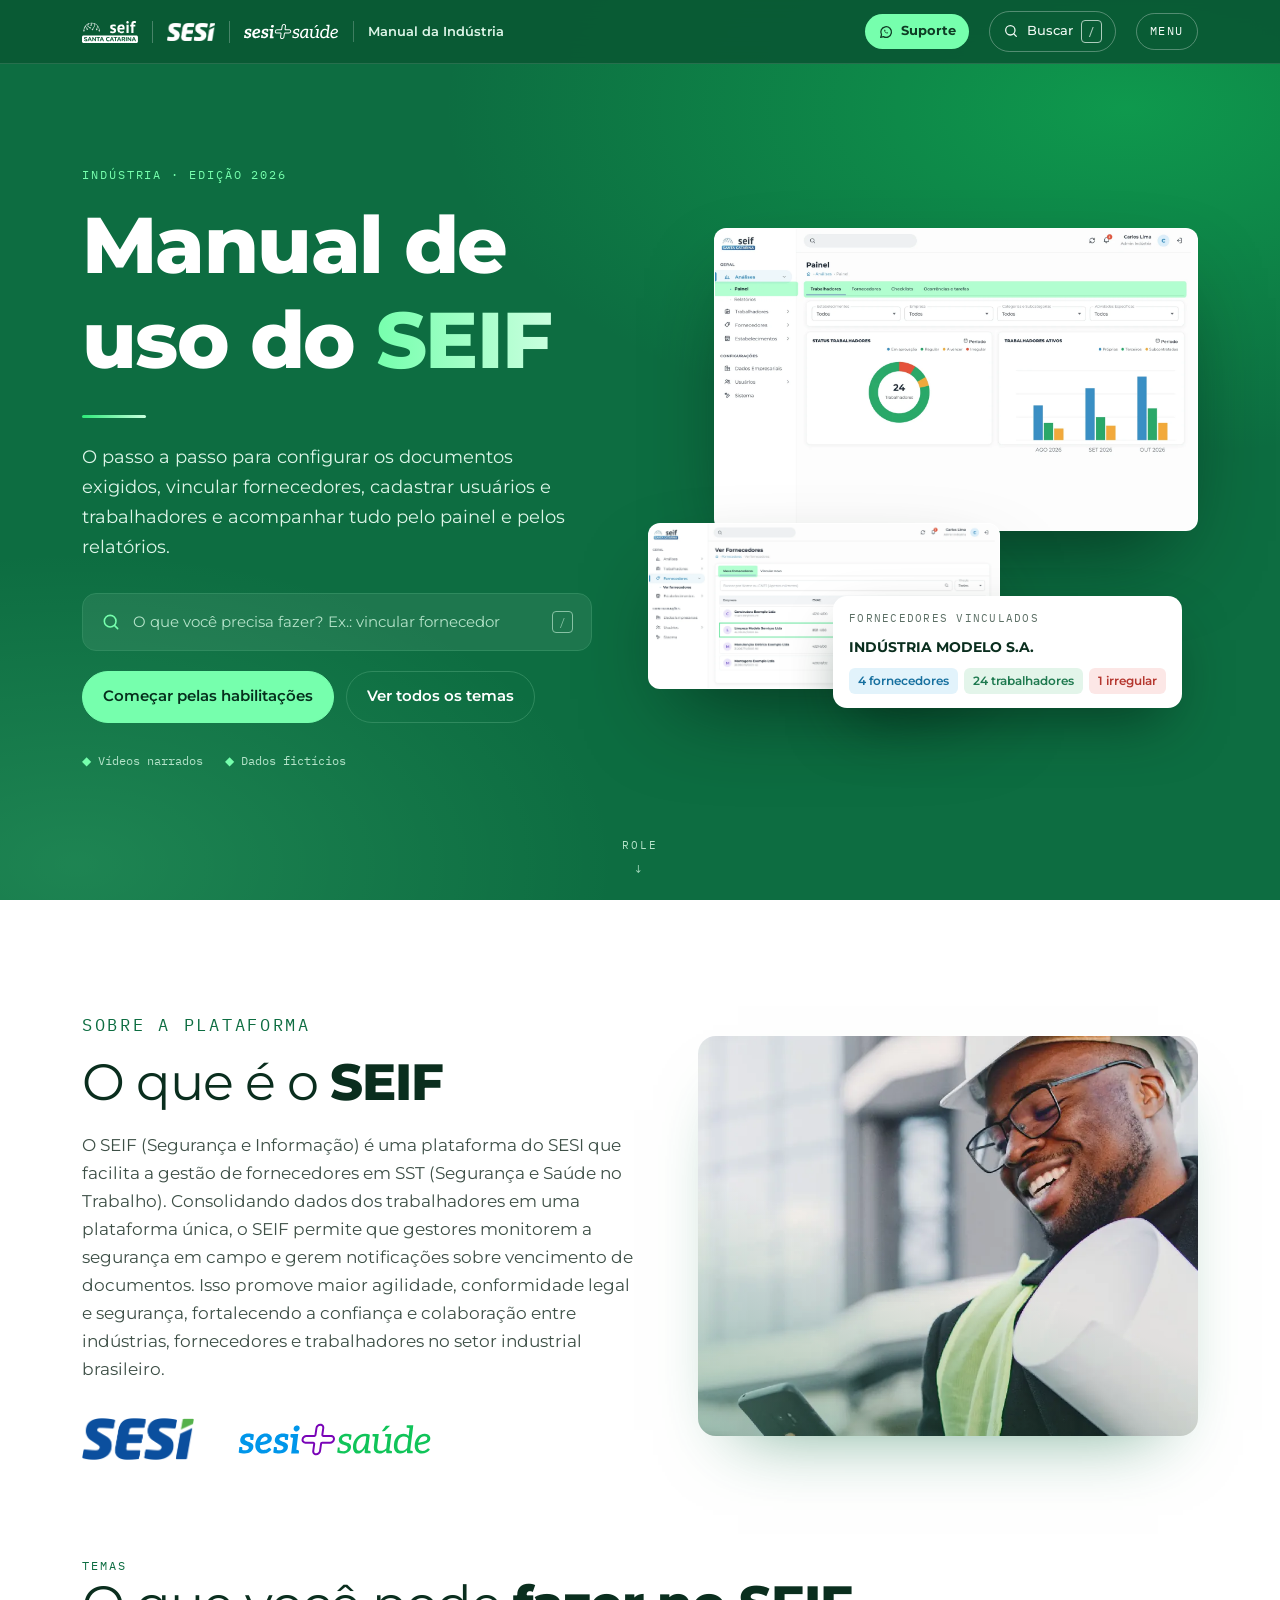
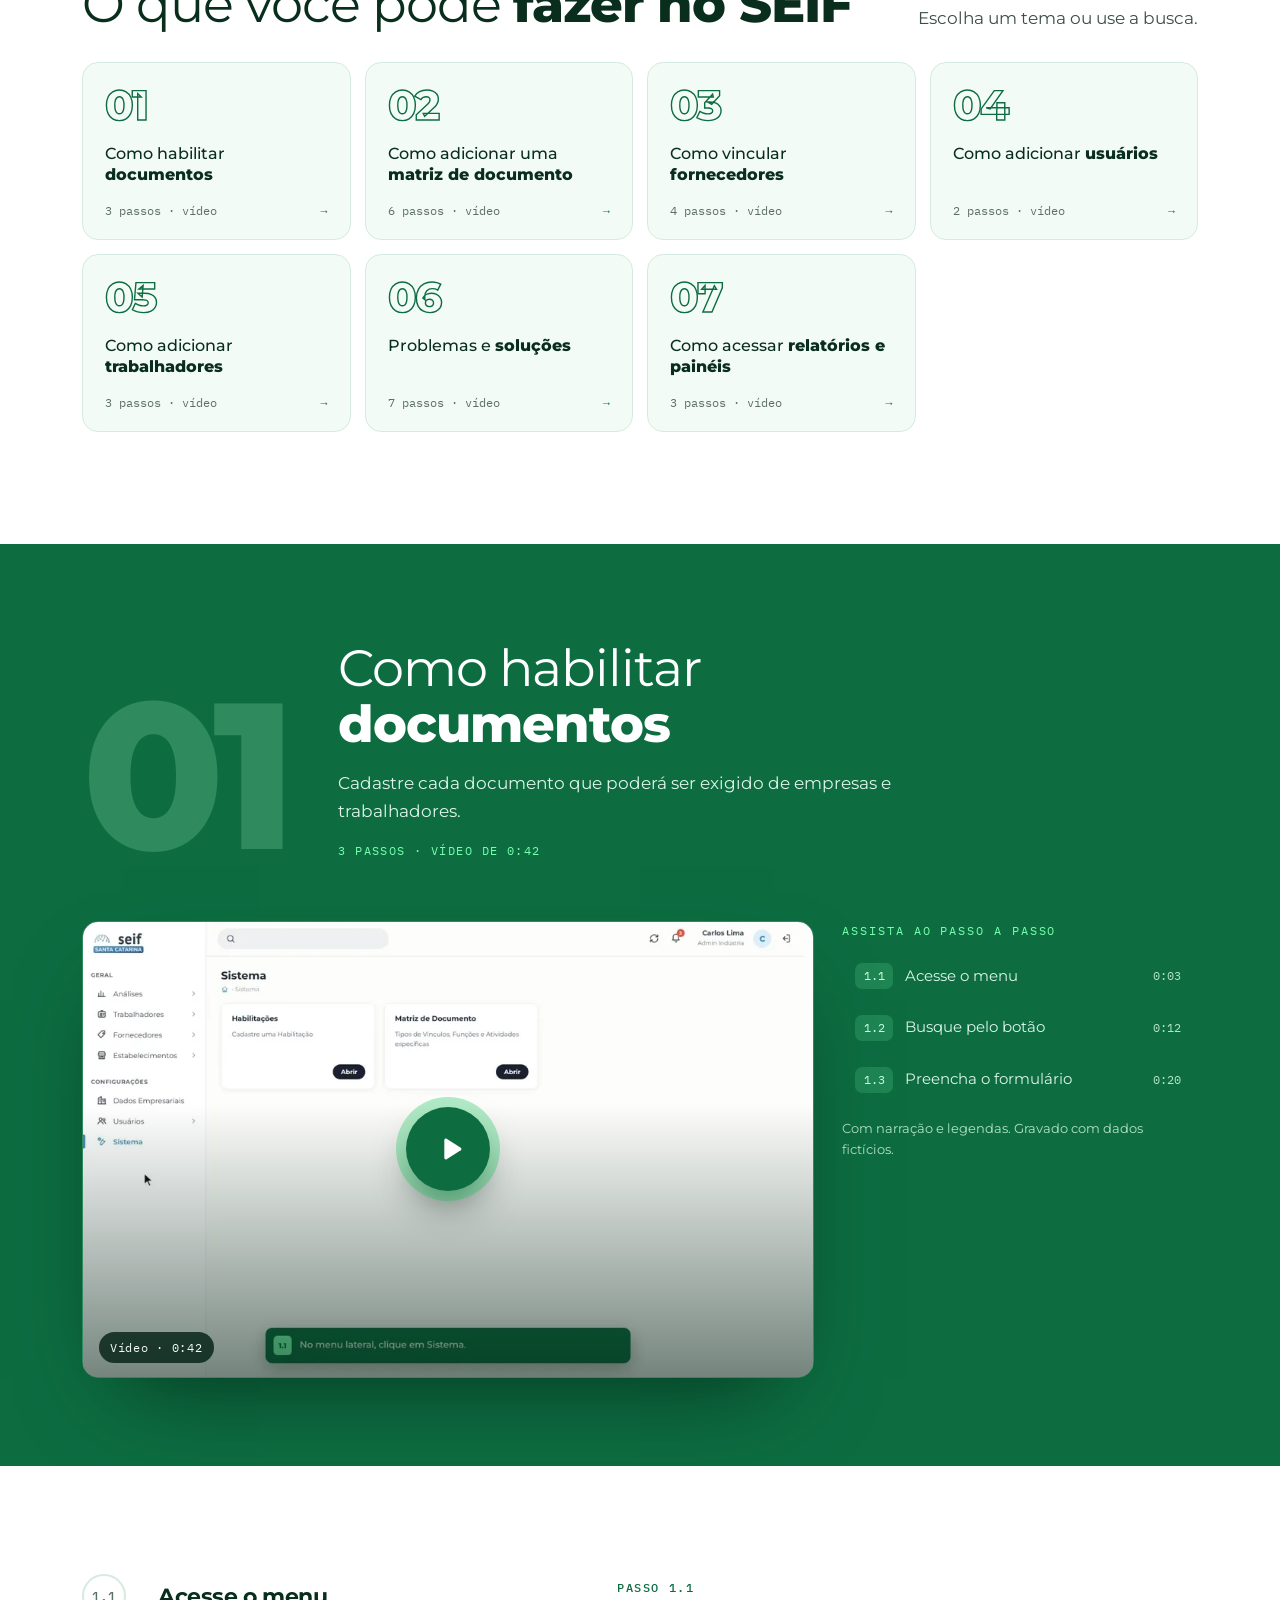
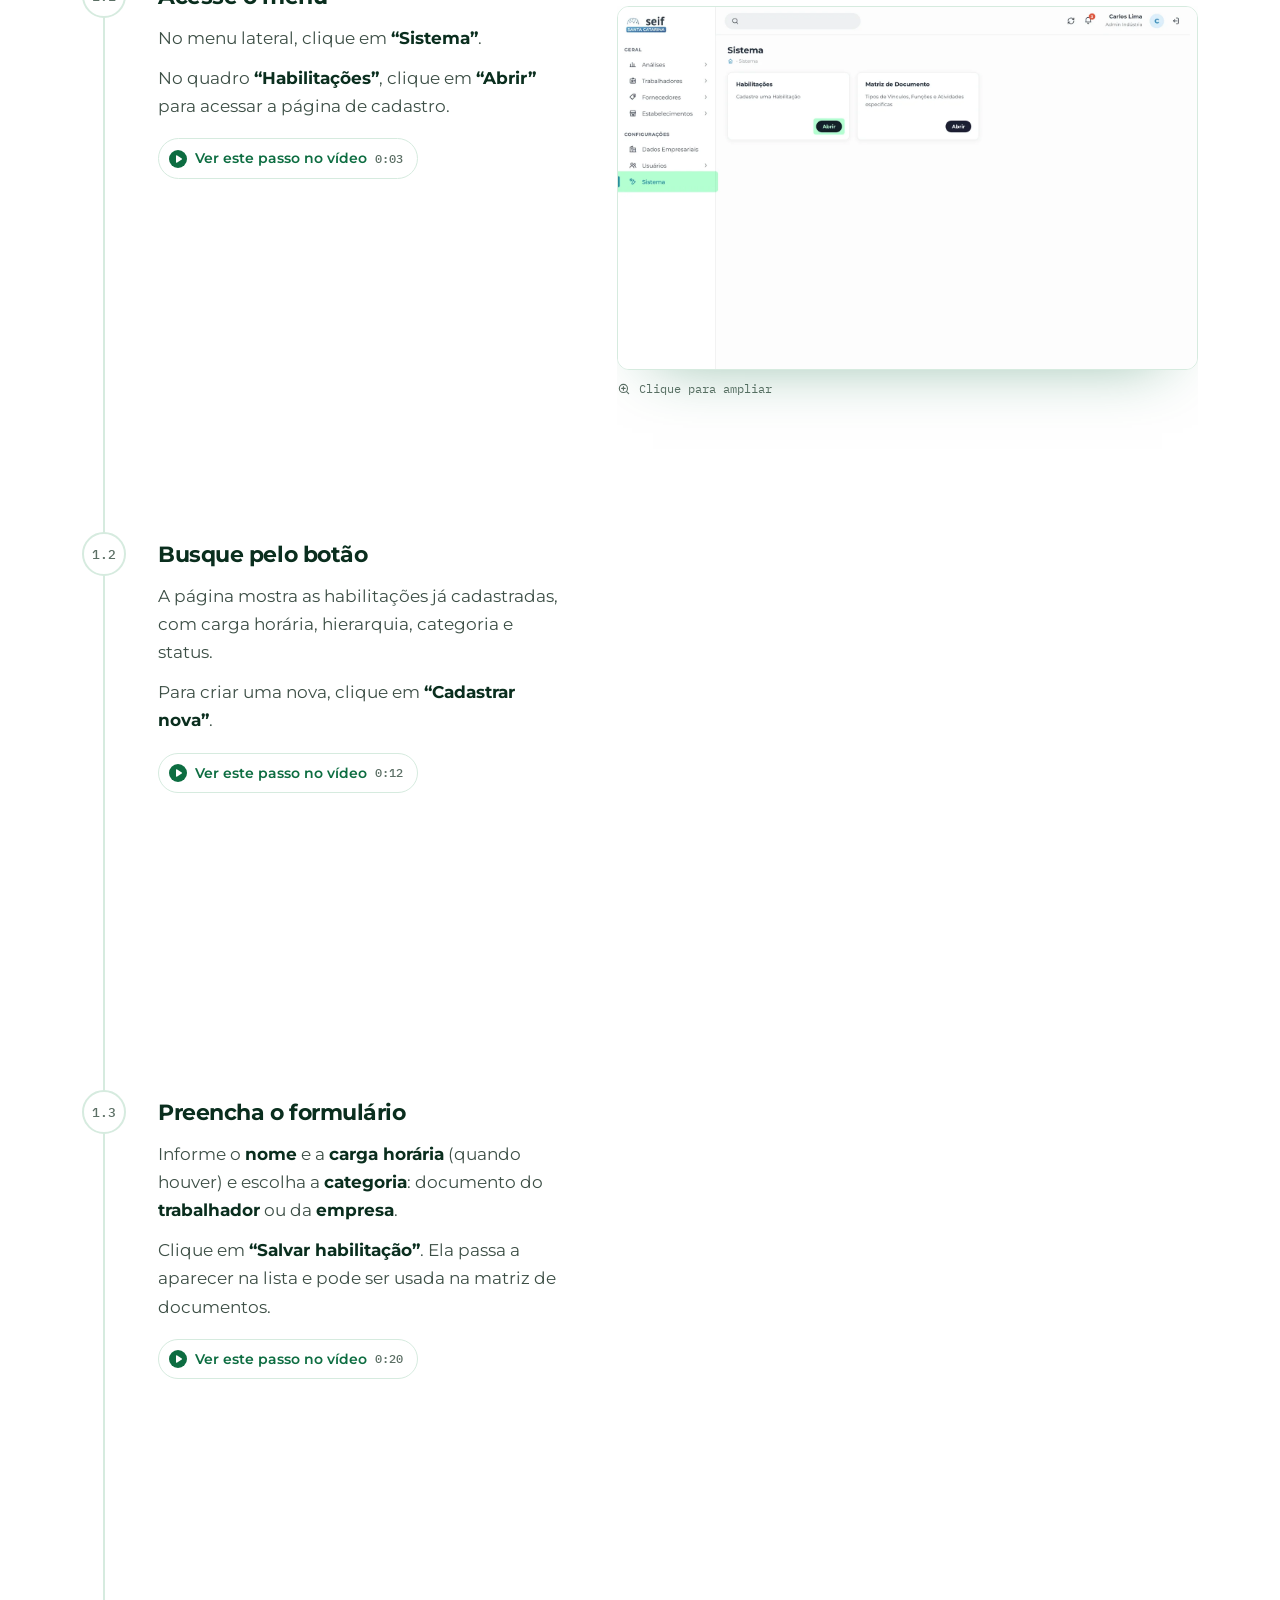
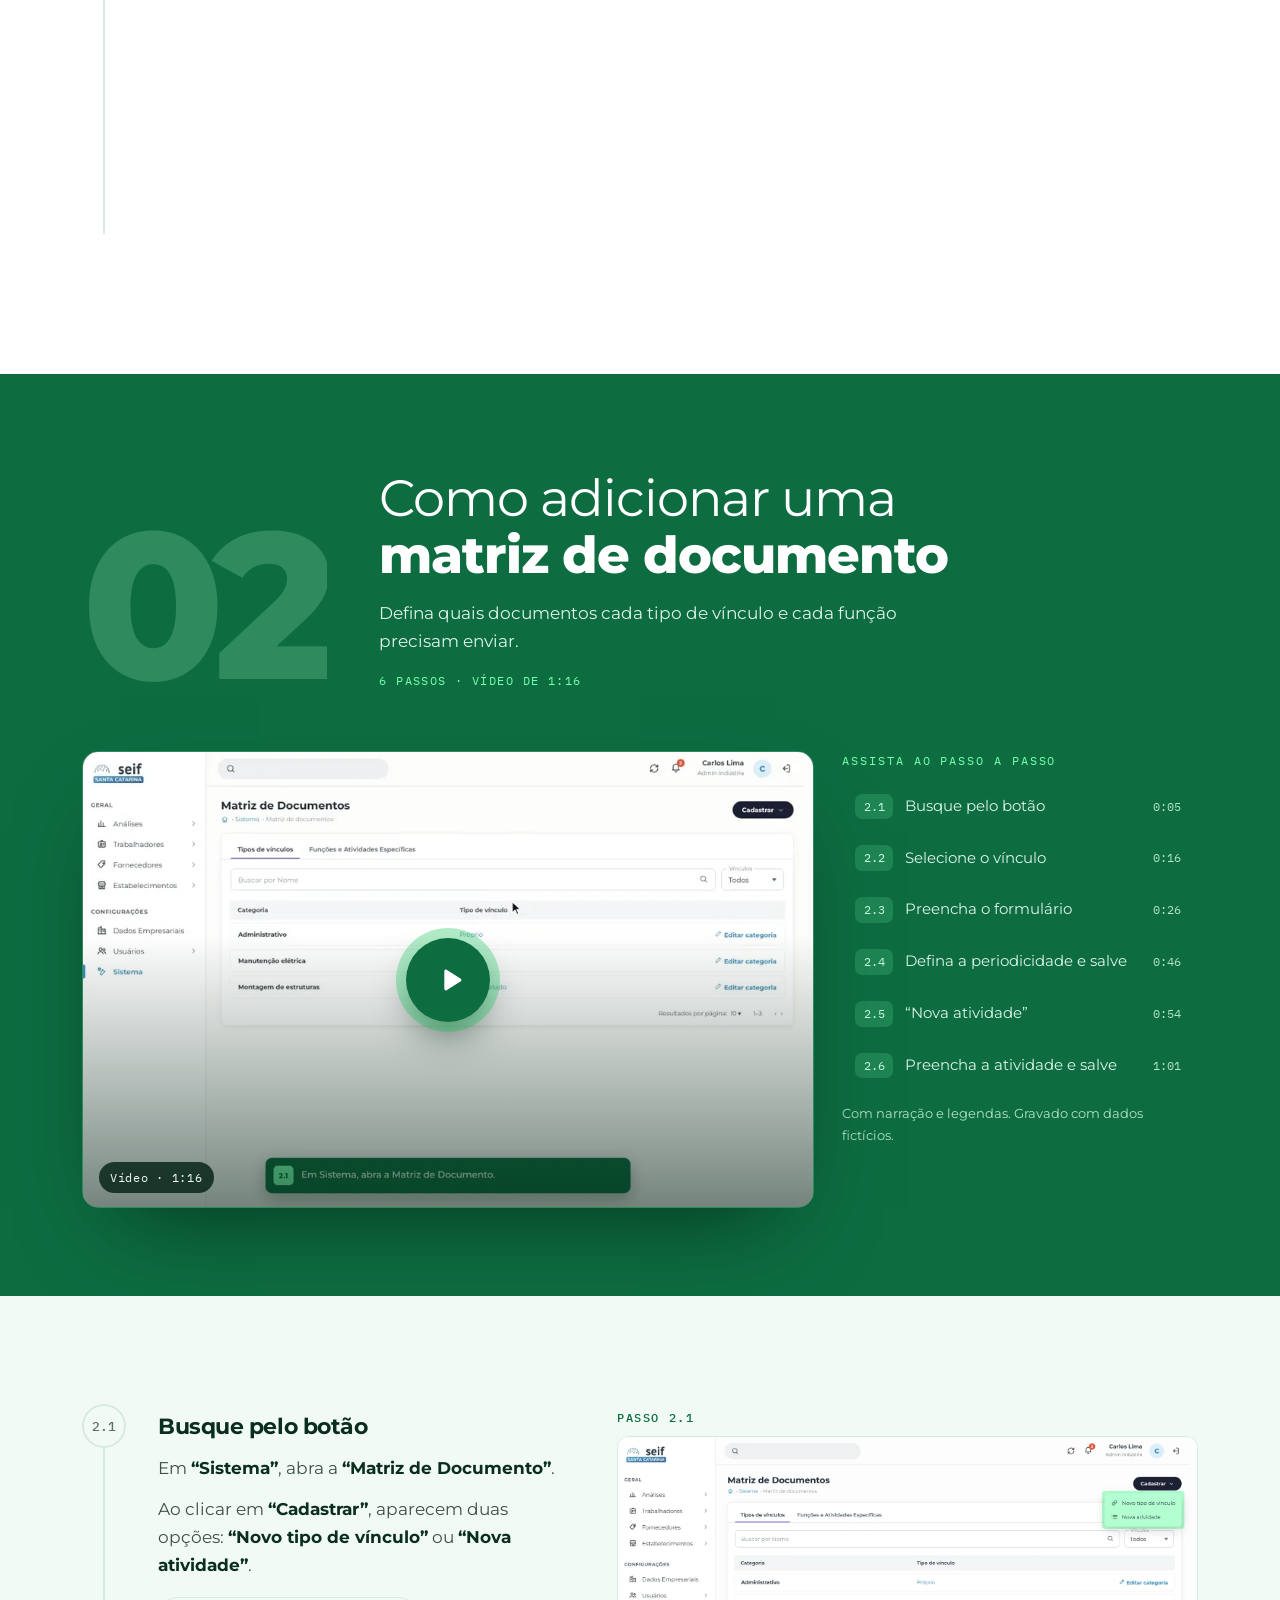
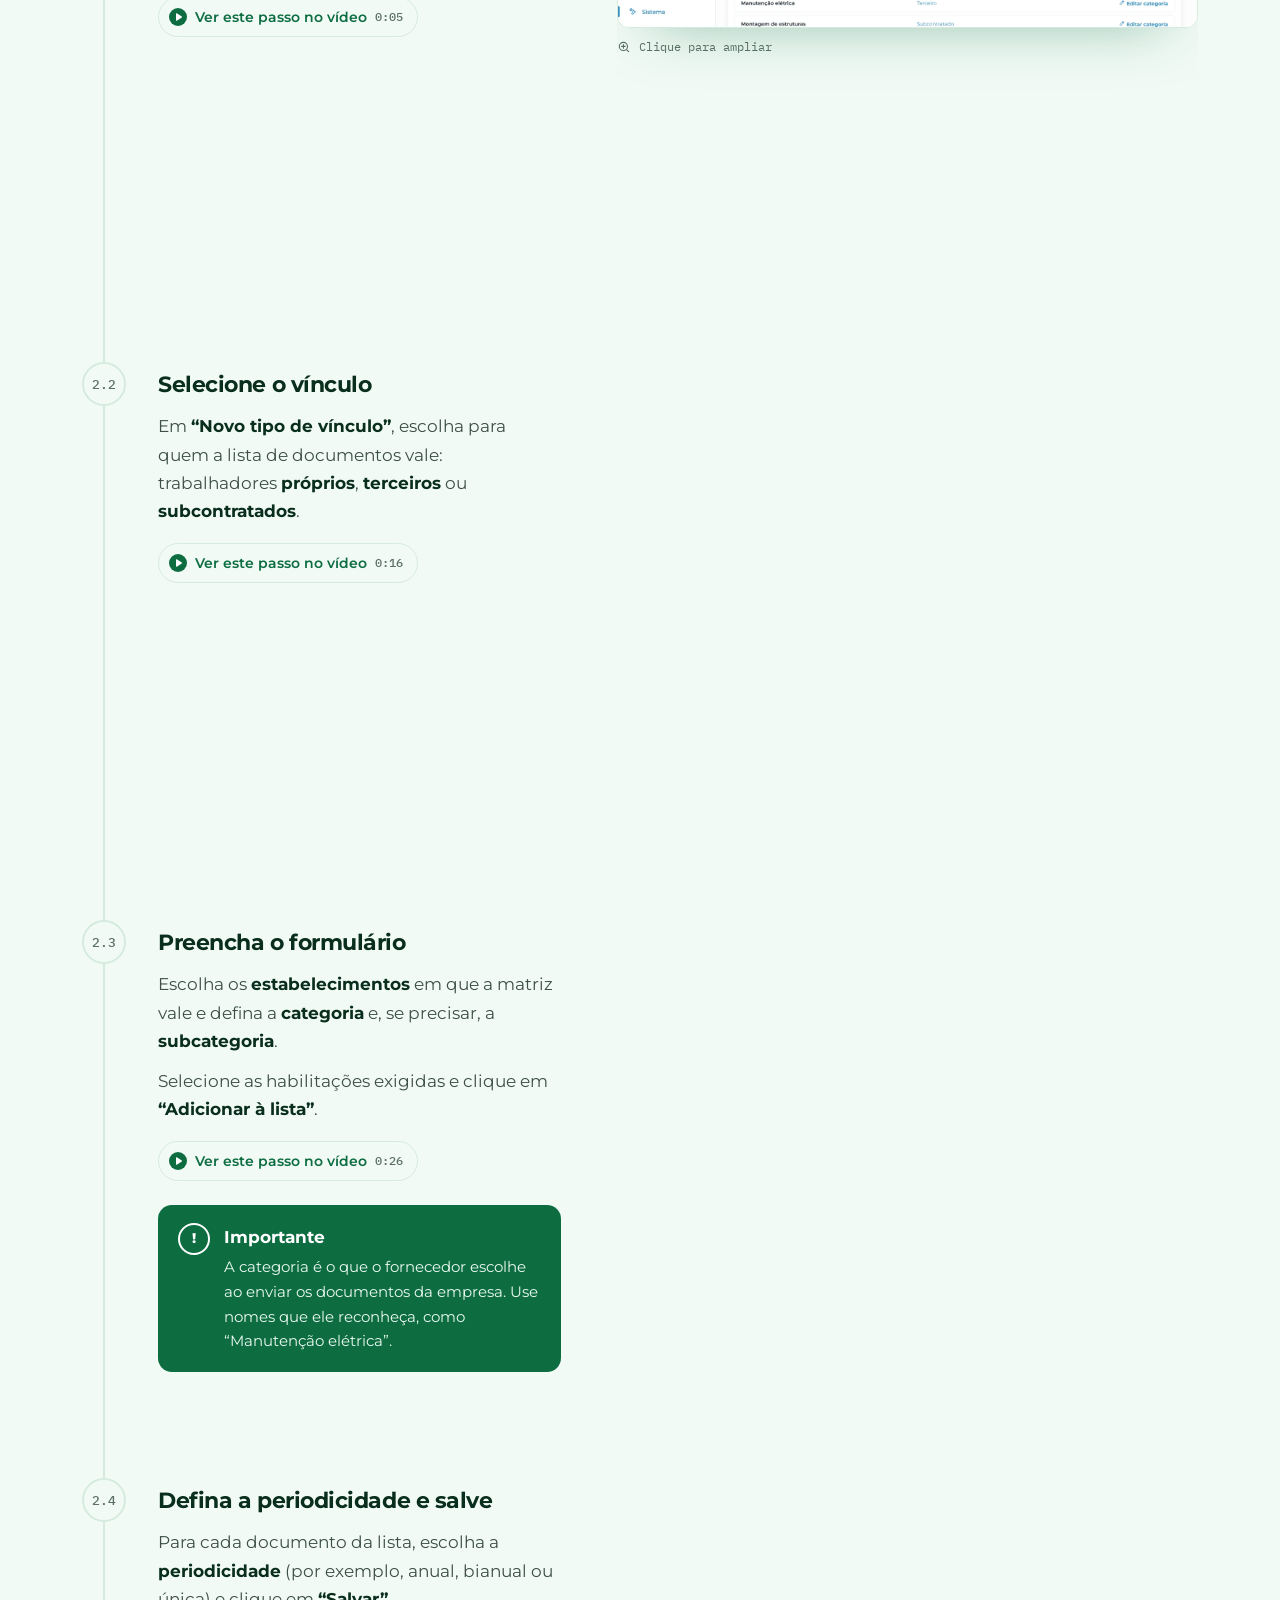
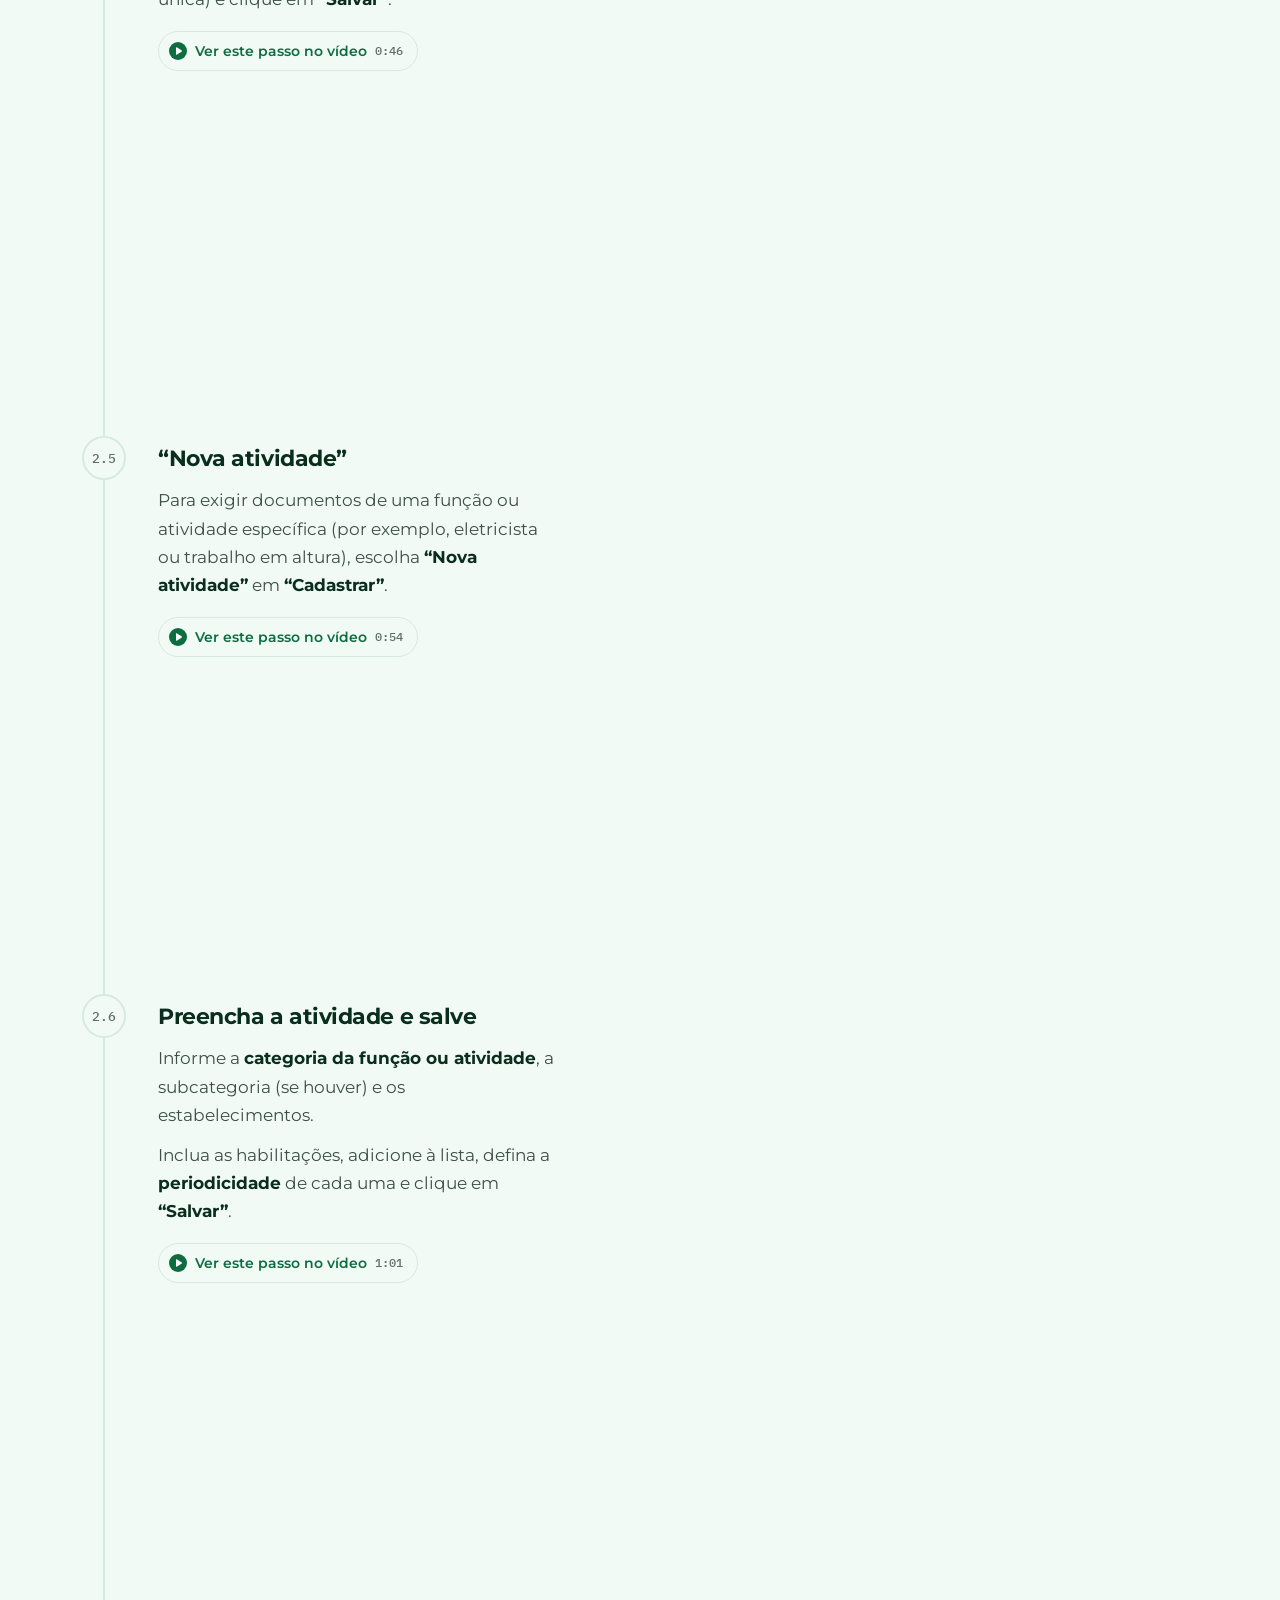
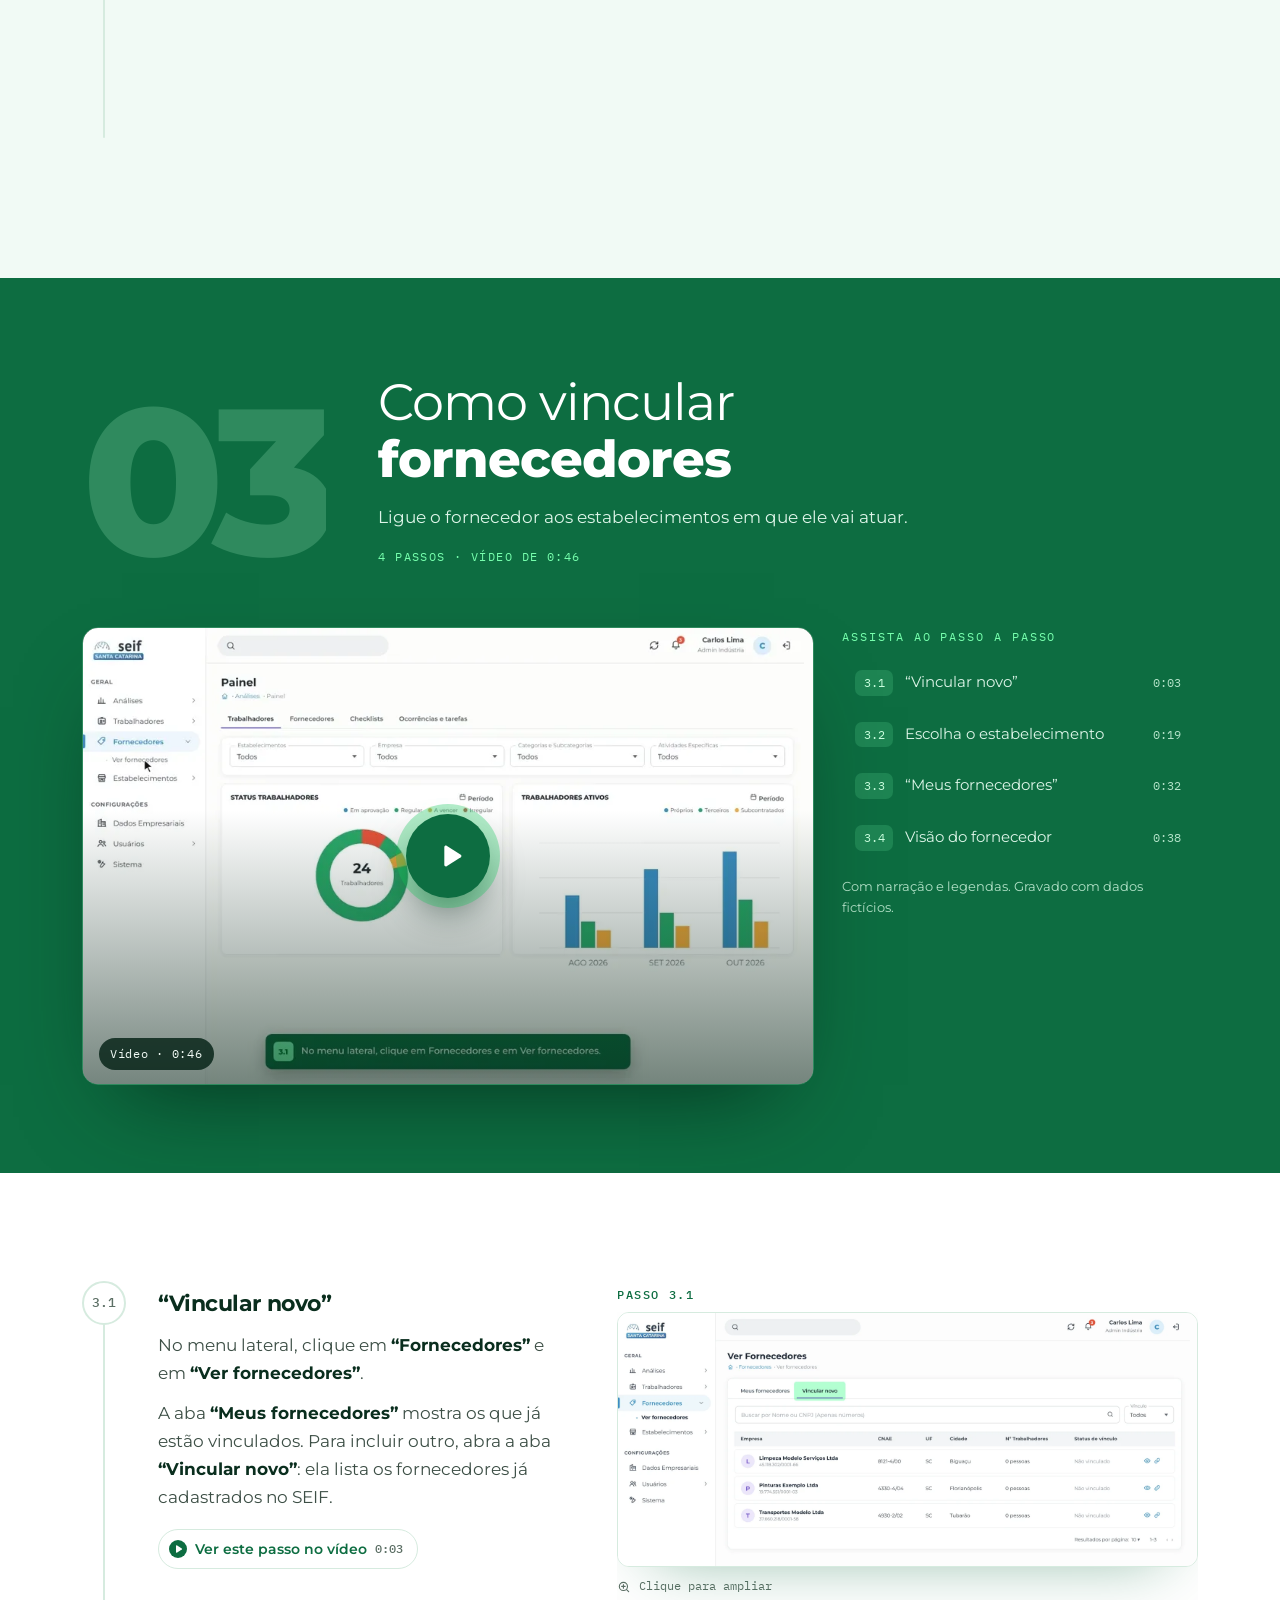
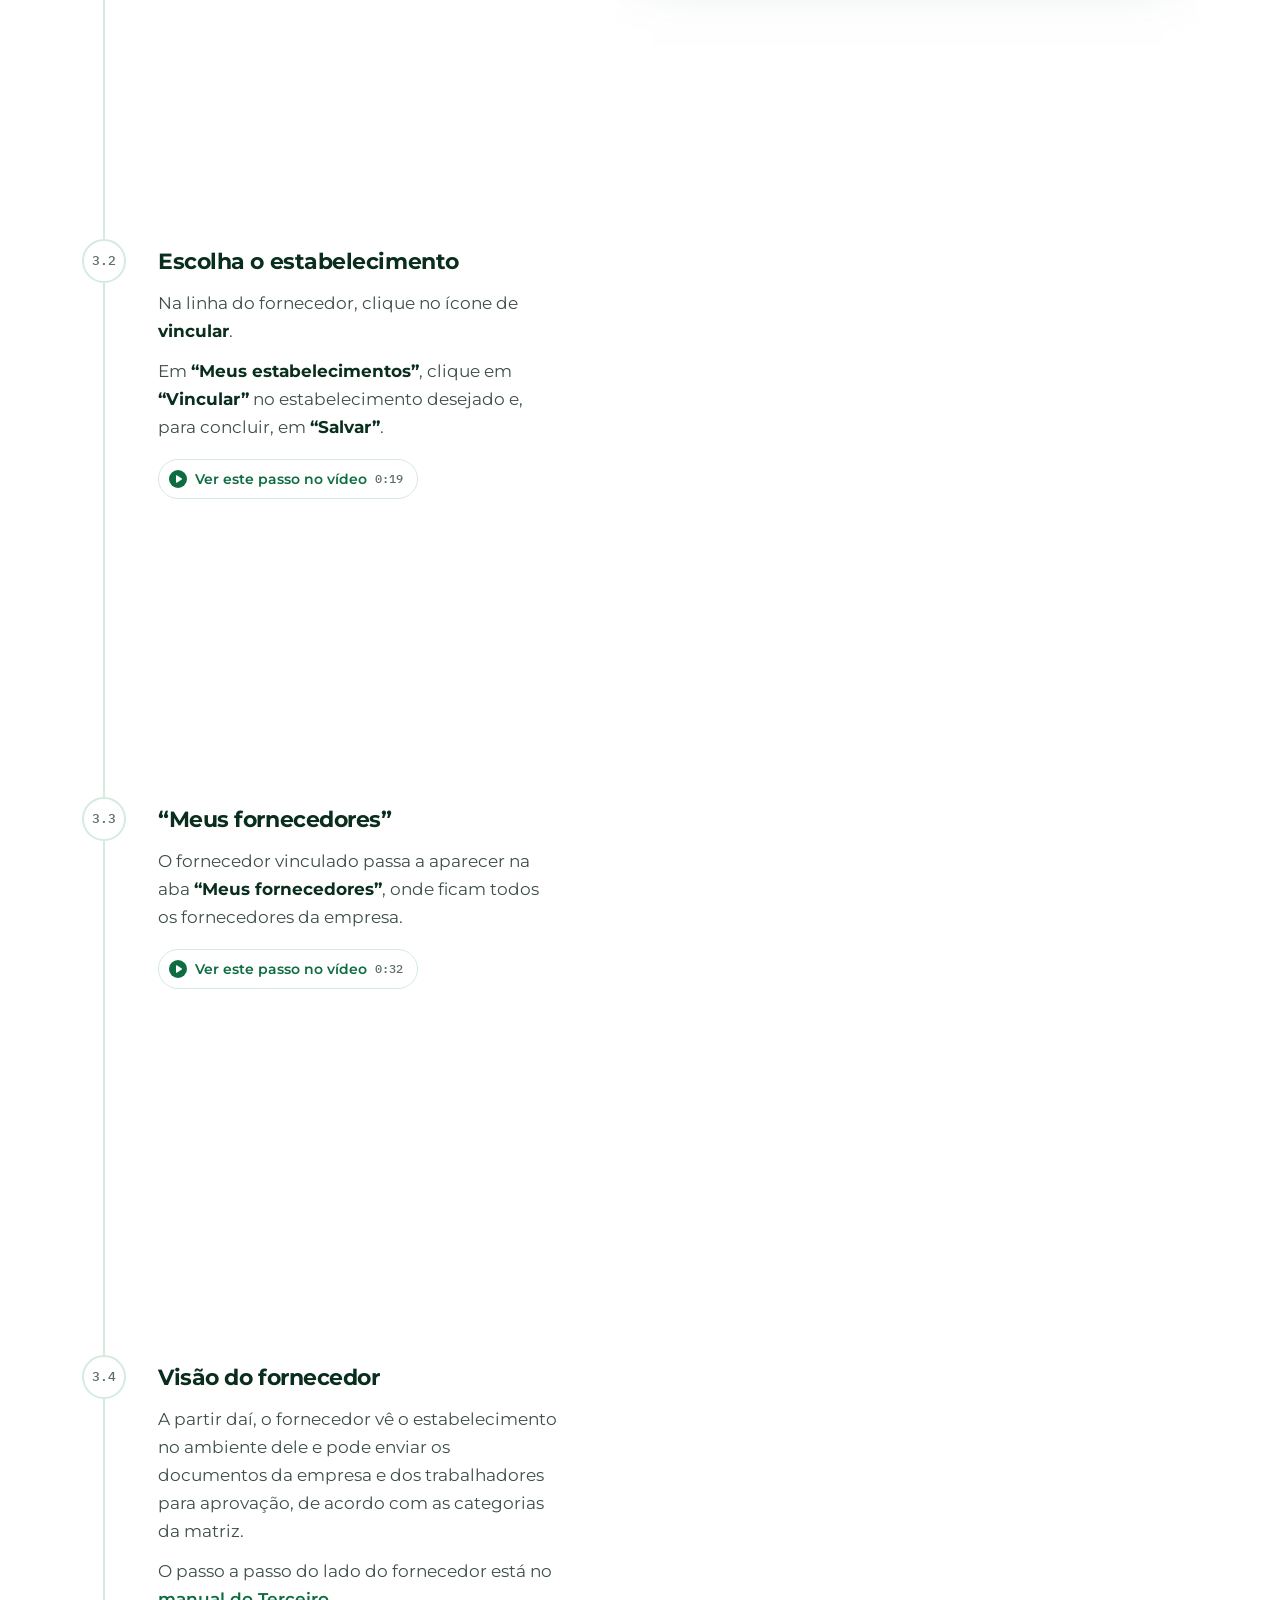
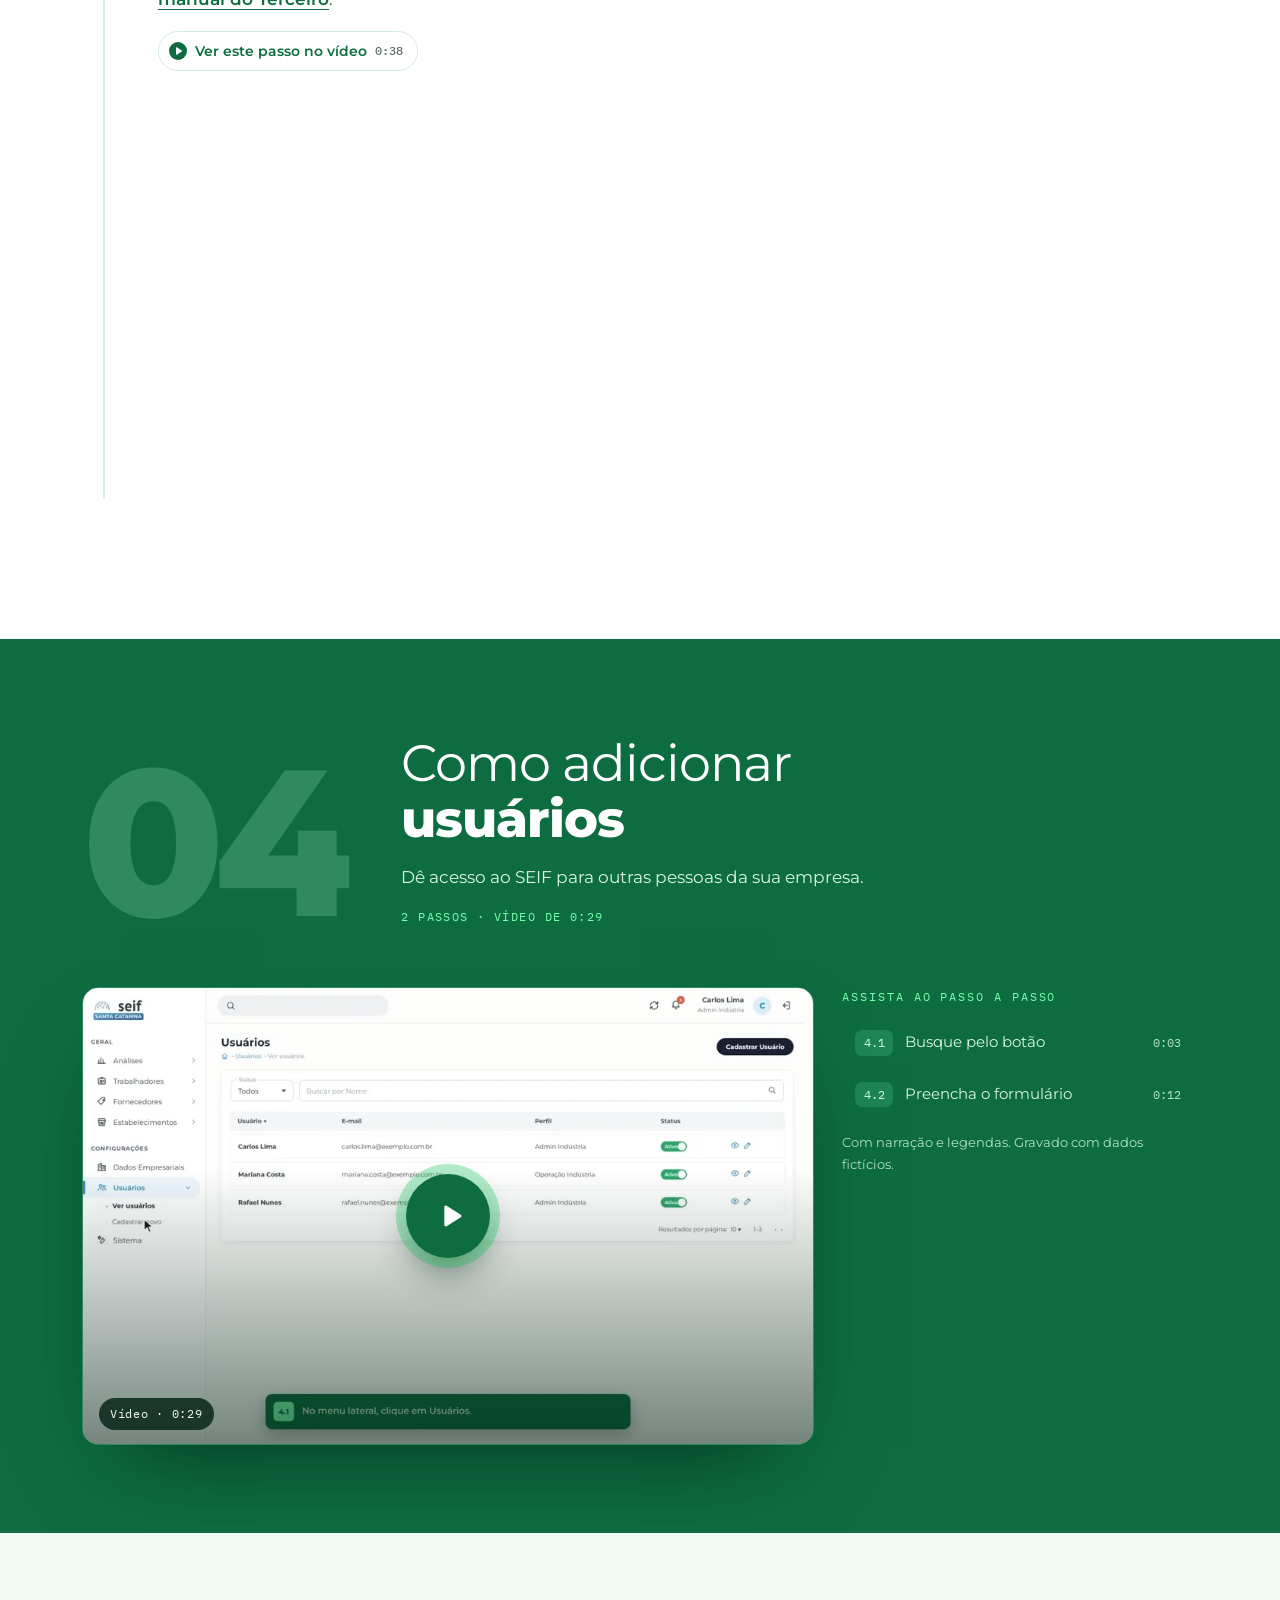
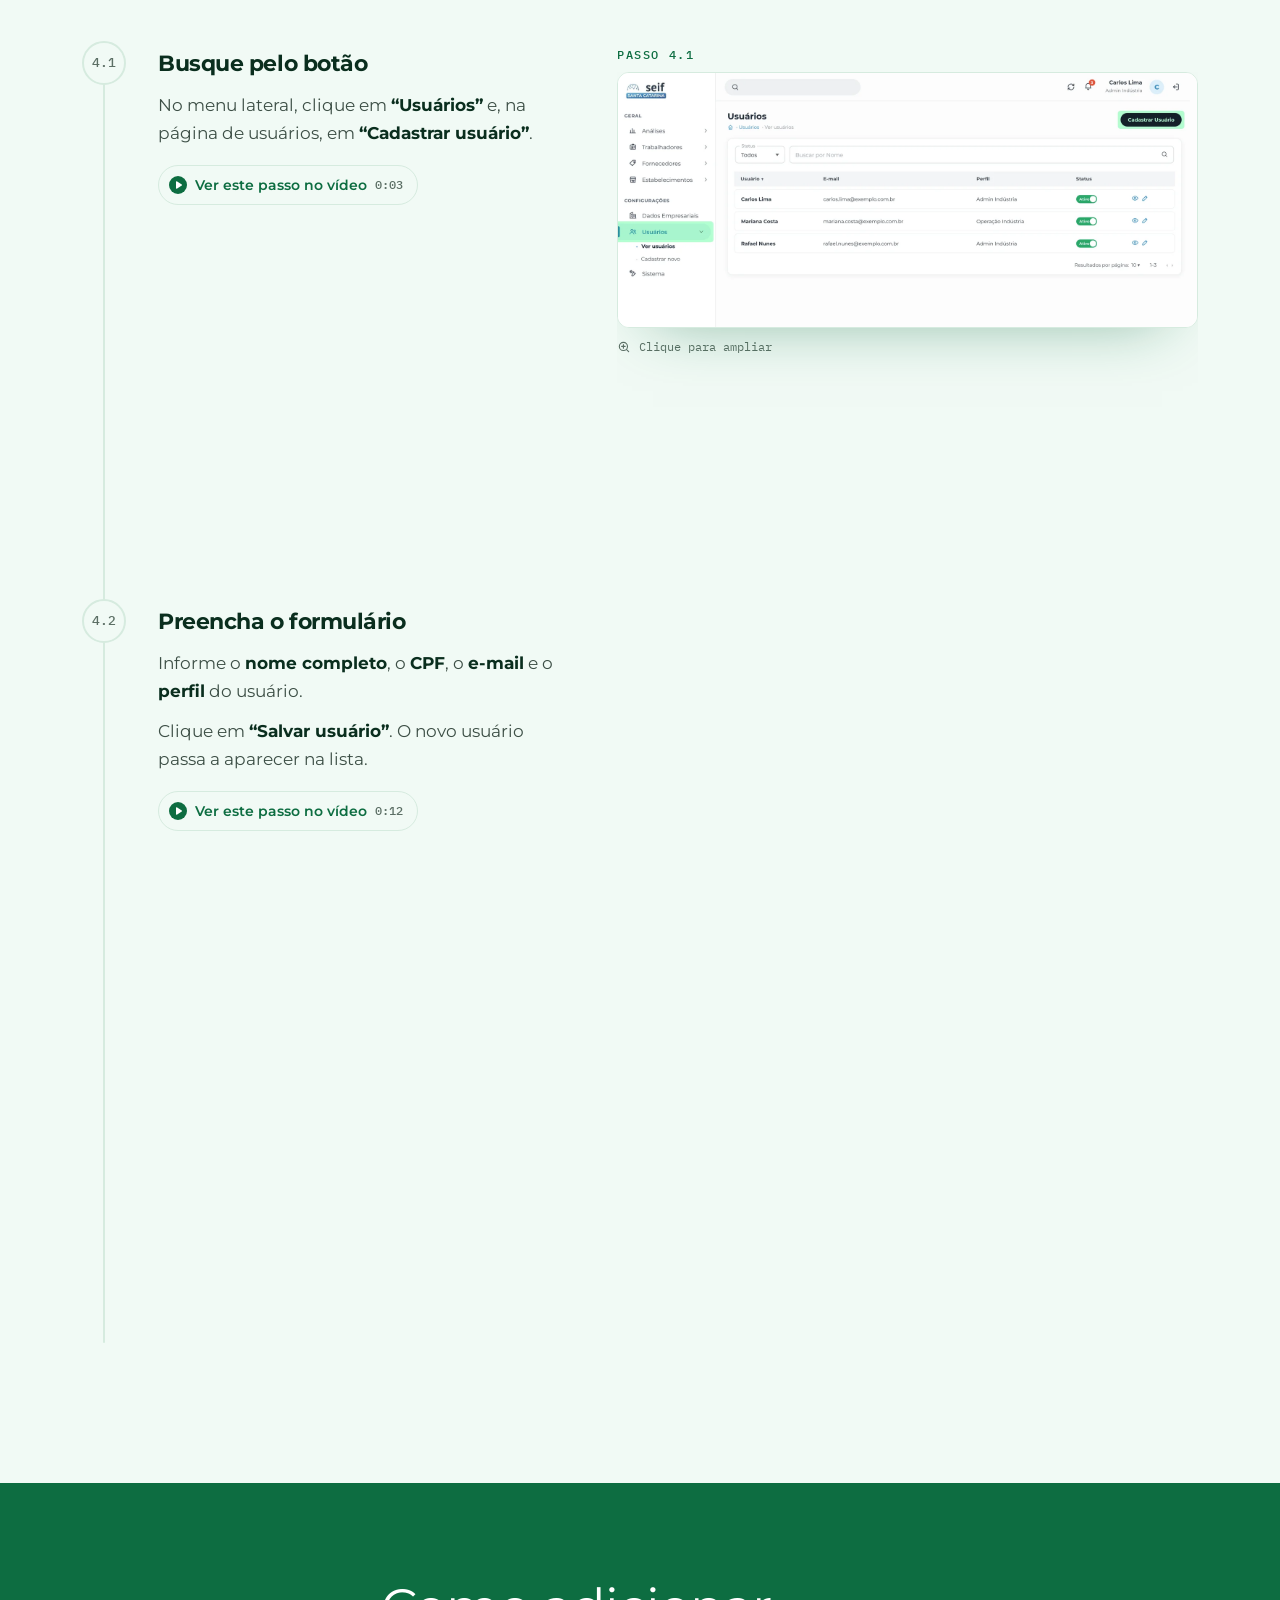
==== commit d797c531: "Botão Suporte no topo, rodapé reorganizado e busca por perguntas" ====
--- a/industria.html
+++ b/industria.html
@@ -46,6 +46,7 @@
       <a href="#notificacoes">Problemas e soluções</a>
       <a href="#relatorios">Relatórios</a>
     </nav>
+    <a class="bar__sup" href="https://wa.me/554833323343?text=Ol%C3%A1%21%20Vim%20pelo%20manual%20do%20SEIF%20e%20preciso%20de%20ajuda%20com%3A" target="_blank" rel="noopener" title="Falar com o suporte SEIF no WhatsApp: (48) 3332-3343" aria-label="Suporte SEIF no WhatsApp"><svg aria-hidden="true" viewBox="0 0 24 24"><path d="M4 20l1.3-3.9A8 8 0 1 1 8.2 19z" fill="none" stroke="currentColor" stroke-width="1.9" stroke-linejoin="round"/><path d="M9.2 9.3c.2 2.4 2.6 4.8 5 5l1.1-1.2-1.8-.9-.8.8c-.9-.4-1.8-1.3-2.2-2.2l.8-.8-.9-1.8z" fill="currentColor"/></svg><span>Suporte</span></a>
     <a class="bar__swap" href="index.html" title="Voltar à escolha do manual">Trocar manual</a>
     <button class="bar__search" type="button" data-busca aria-label="Buscar no manual"><svg aria-hidden="true"><use href="#i-busca"/></svg><span>Buscar</span><kbd>/</kbd></button>
     <button class="bar__menu" type="button" aria-expanded="false" aria-controls="menu">Menu</button>
@@ -739,11 +740,13 @@
       <img data-img="logo_w" data-now alt="SEIF Santa Catarina" width="101" height="36">
       <p>Manual de uso do SEIF — Indústria. Edição 2026, atualizada com as telas atuais do sistema.</p>
     </div>
-    <div>
-      <div class="foot__brands"><img class="brands__sesi" data-img="logo_sesi" alt="SESI" width="470" height="176" loading="lazy" decoding="async"><img class="brands__saude" data-img="logo_saude" alt="SESI Saúde" width="553" height="95" loading="lazy" decoding="async"></div>
-      <small>As imagens e os vídeos usam dados fictícios.</small>
-      <small class="foot__sup">Dúvidas ou problemas no sistema? Suporte SEIF: <a href="tel:+554833323343">(48) 3332-3343</a> · ligação ou <a href="https://wa.me/554833323343" target="_blank" rel="noopener">WhatsApp</a></small>
-      <small>SESI Santa Catarina</small>
+    <div class="foot__brands"><img class="brands__sesi" data-img="logo_sesi" alt="SESI" width="470" height="176" loading="lazy" decoding="async"><img class="brands__saude" data-img="logo_saude" alt="SESI Saúde" width="553" height="95" loading="lazy" decoding="async"></div>
+  </div>
+  <div class="wrap foot__base">
+    <div class="foot__notes"><small>As imagens e os vídeos usam dados fictícios.</small><small>SESI Santa Catarina</small></div>
+    <div class="foot__sup">
+      <span class="foot__sup-t">Dúvidas ou problemas no sistema?<b>Suporte SEIF · (48) 3332-3343</b></span>
+      <span class="foot__sup-b"><a class="foot__btn foot__btn--wa" href="https://wa.me/554833323343?text=Ol%C3%A1%21%20Vim%20pelo%20manual%20do%20SEIF%20e%20preciso%20de%20ajuda%20com%3A" target="_blank" rel="noopener">WhatsApp</a><a class="foot__btn" href="tel:+554833323343">Ligar</a></span>
     </div>
   </div>
 </footer>
--- a/assets/css/manual.css
+++ b/assets/css/manual.css
@@ -112,7 +112,7 @@
 .mark{display:flex;align-items:center;gap:14px;white-space:nowrap}
 .mark img{height:30px;width:auto}
 .mark__name{font-size:13px;font-weight:600;color:#DDF5E8;border-left:1px solid rgba(255,255,255,.22);padding-left:14px;opacity:0;transform:translateY(6px);transition:opacity .3s,transform .3s}
-@media(min-width:1161px){.mark__name{display:none}}
+@media(min-width:1501px){.mark__name{display:none}}
 .bar.scrolled .mark__name{opacity:1;transform:none}
 @media(max-width:560px){.mark__name{display:none}}
 .bar__nav{display:flex;gap:18px;margin-left:auto;font-size:13px;font-weight:500;color:#BFE6D0}
@@ -124,7 +124,7 @@
 .bar__search svg{width:16px;height:16px}
 .bar__menu{display:none;font-family:var(--mono);font-size:11.5px;letter-spacing:.14em;text-transform:uppercase;padding:8px 13px;border:1px solid rgba(255,255,255,.3);border-radius:999px}
 .bar__progress{position:absolute;left:0;bottom:-1px;height:2px;width:100%;background:linear-gradient(90deg,#2DEA79,#CAFFDF);transform-origin:0 50%;transform:scaleX(var(--p,0))}
-@media(max-width:1160px){
+@media(max-width:1500px){
   .bar__nav{display:none}
   .bar__search{margin-left:auto}
   .bar__menu{display:inline-flex}
@@ -457,8 +457,8 @@
 @media(max-width:900px){.marks .mark__name{display:none}}
 /* com o menu inteiro na barra (computador), o menu fica um pouco mais junto,
    para sobrar folga entre as marcas e ele em qualquer largura */
-@media(min-width:1161px){.marks{gap:13px}.bar__in{gap:18px}.bar__nav{gap:16px}}
-@media(min-width:1161px) and (max-width:1339px){.bar__search kbd{display:none}}
+@media(min-width:1501px){.marks{gap:13px}.bar__in{gap:18px}.bar__nav{gap:16px}}
+@media(min-width:1501px) and (max-width:1599px){.bar__search kbd{display:none}}
 @media(max-width:640px){.marks{gap:10px}.lg--seif{--h:20px}.lg--sesi{--h:16px}.lg--saude{--h:13.5px}.marks__sep{height:19px}}
 @media(max-width:400px){
   .marks{gap:8px}.lg--seif{--h:19px}.lg--sesi{--h:15px}.lg--saude{--h:12.5px}.marks__sep{height:17px}
@@ -469,10 +469,10 @@
 /* ---------- SITE: link para trocar de manual e página inicial ---------- */
 .bar__swap{flex:none;font-size:12px;font-weight:600;color:#DDF5E8;text-decoration:none;border:1px solid rgba(255,255,255,.32);border-radius:999px;padding:7px 12px;white-space:nowrap}
 .bar__swap:hover,.bar__swap:focus-visible{color:#76FFAD;border-color:#76FFAD}
-@media(max-width:1160px){.bar__swap{display:none}}
-@media(min-width:1161px) and (max-width:1439px){.bar__swap{font-size:0;padding:0;width:34px;height:34px;display:grid;place-items:center}.bar__swap::before{content:'⇄';font-size:16px}}
+@media(max-width:1500px){.bar__swap{display:none}}
+@media(min-width:1501px) and (max-width:1679px){.bar__swap{font-size:0;padding:0;width:34px;height:34px;display:grid;place-items:center}.bar__swap::before{content:'⇄';font-size:16px}}
 .bar__nav a.only-mobile{display:none}
-@media(max-width:1160px){.bar__nav a.only-mobile{display:block}}
+@media(max-width:1500px){.bar__nav a.only-mobile{display:block}}
 
 /* ---------- PÁGINA INICIAL (index.html) ---------- */
 .choose{display:grid;grid-template-columns:1fr 1fr;gap:22px;margin-top:38px}
@@ -527,6 +527,37 @@
 }
 @media(prefers-reduced-motion:reduce){.stage__item,.stage__item.on{transition:none;transform:none}}
 @media print{.stage-col{display:none}.steps.has-stage .step>.shot,.steps.has-stage .step>.shots{display:block}}
-.foot small.foot__sup{font-family:inherit;font-size:14px;color:#fff;margin:4px 0 10px}
 .foot__sup a{color:#7ef0ad;font-weight:700;text-decoration:none;white-space:nowrap}
 .foot__sup a:hover{text-decoration:underline}
+
+/* ---------- SITE: atalho do suporte (WhatsApp) na barra ---------- */
+.bar__sup{flex:none;display:inline-flex;align-items:center;gap:7px;font-size:12.5px;font-weight:700;color:#0E3B24;background:#76FFAD;border-radius:999px;padding:7px 13px;text-decoration:none;white-space:nowrap;margin-left:12px;transition:filter .2s}
+.bar__sup:hover{filter:brightness(1.08)}
+.bar__sup svg{width:16px;height:16px}
+.bar__in > .bar__sup + .bar__search{margin-left:10px}
+@media(min-width:1501px) and (max-width:1679px){.bar__sup span{display:none}.bar__sup{padding:8px}}
+@media(max-width:420px){.bar__sup span{display:none}.bar__sup{padding:8px}}
+@media(max-width:1500px){.bar__sup{margin-left:auto}.bar__in > .bar__sup ~ .bar__search{margin-left:0}}
+.bar__search,.bar__menu{flex:none}
+/* ---------- SITE: atalho do suporte nos resultados da busca ---------- */
+.palette__sup{display:grid;grid-template-columns:auto 1fr;column-gap:12px;align-items:center;margin-top:6px;padding:11px 14px;border-radius:12px;border:1px dashed #9ad9b6;text-decoration:none;color:inherit;background:rgba(118,255,173,.10)}
+.palette__sup .code{grid-row:span 2;width:26px;height:26px;border-radius:50%;display:grid;place-items:center;background:#76FFAD;color:#0E3B24;font-weight:700}
+.palette__sup small{opacity:.75}
+.palette__sup:hover{background:rgba(118,255,173,.22)}
+
+/* ---------- SITE: rodapé com o suporte no canto inferior direito ---------- */
+.foot__in{align-items:center}
+.foot__in .foot__brands{margin-bottom:0}
+.foot__base{display:flex;flex-wrap:wrap;justify-content:space-between;align-items:center;gap:20px;margin-top:40px;padding-top:24px;border-top:1px solid rgba(255,255,255,.16)}
+.foot__notes small+small{margin-top:6px}
+.foot__sup{display:flex;align-items:center;gap:18px;flex-wrap:wrap;margin-left:auto;text-align:right}
+.foot__sup-t{font-size:13.5px;color:#CFEBDB;line-height:1.4}
+.foot__sup-t b{display:block;font-size:15px;color:#fff}
+.foot__sup-b{display:flex;gap:8px}
+.foot__btn{display:inline-flex;align-items:center;padding:9px 16px;border-radius:999px;font-size:13px;font-weight:700;text-decoration:none;color:#fff;border:1px solid rgba(255,255,255,.4);white-space:nowrap}
+.foot__btn:hover{border-color:#76FFAD;color:#76FFAD}
+.foot__btn--wa{background:#76FFAD;border-color:#76FFAD;color:#0E3B24}
+.foot__btn--wa:hover{color:#0E3B24;filter:brightness(1.08)}
+@media(max-width:640px){.foot__sup{margin-left:0;text-align:left}}
+.foot a.foot__btn{color:#fff}
+.foot a.foot__btn--wa,.foot a.foot__btn--wa:hover{color:#0E3B24}
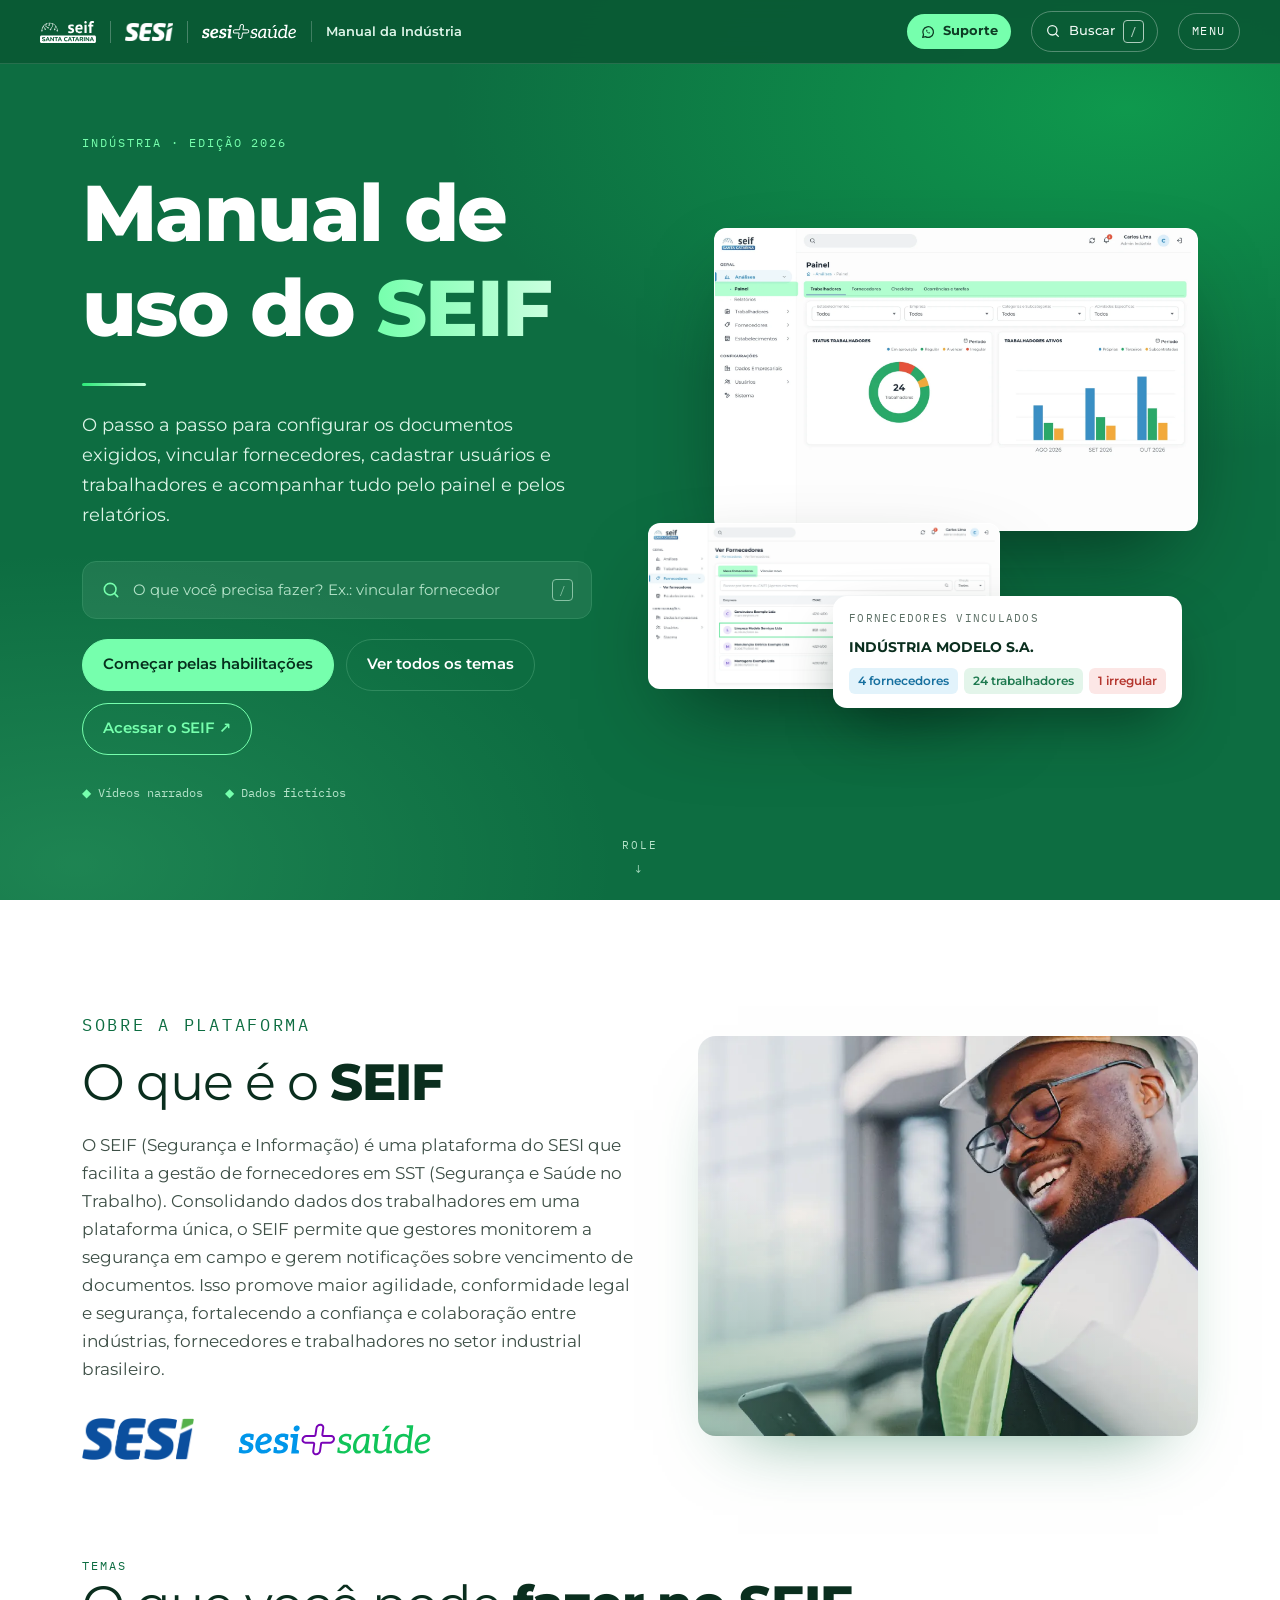
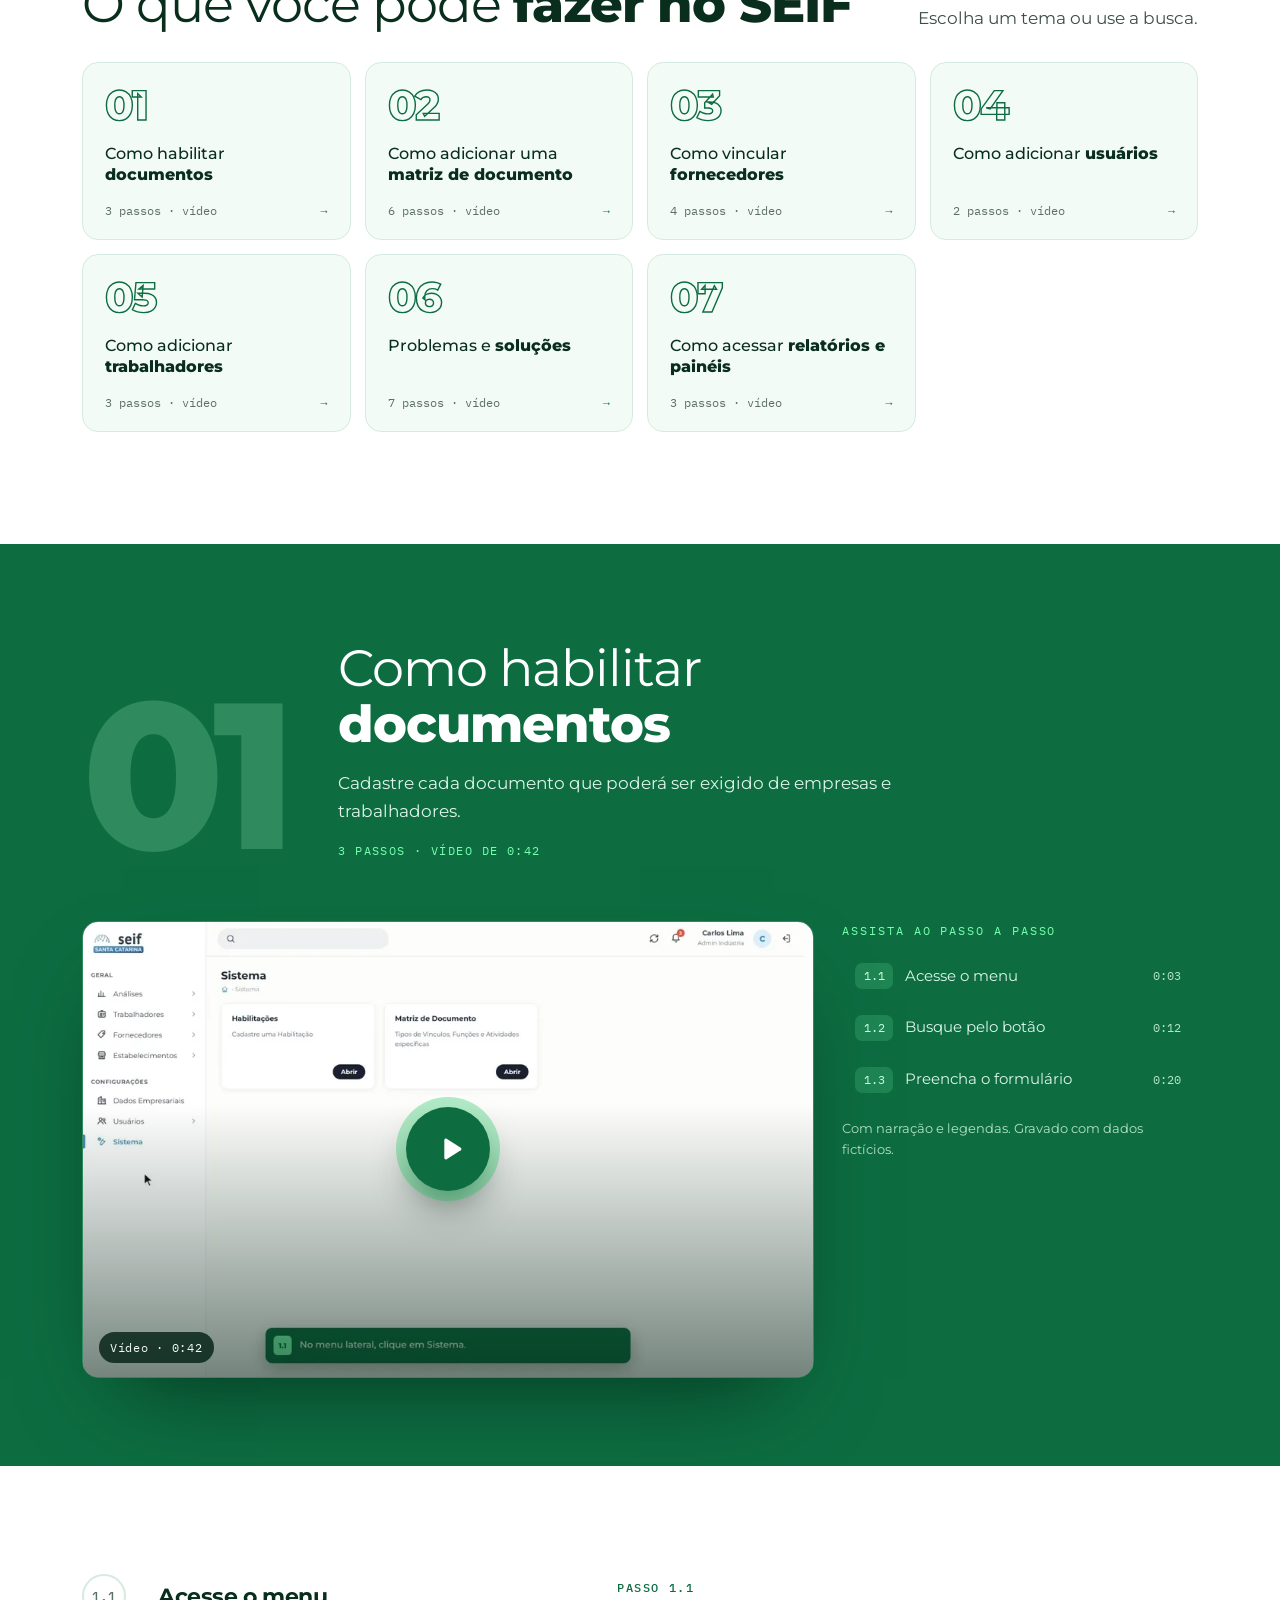
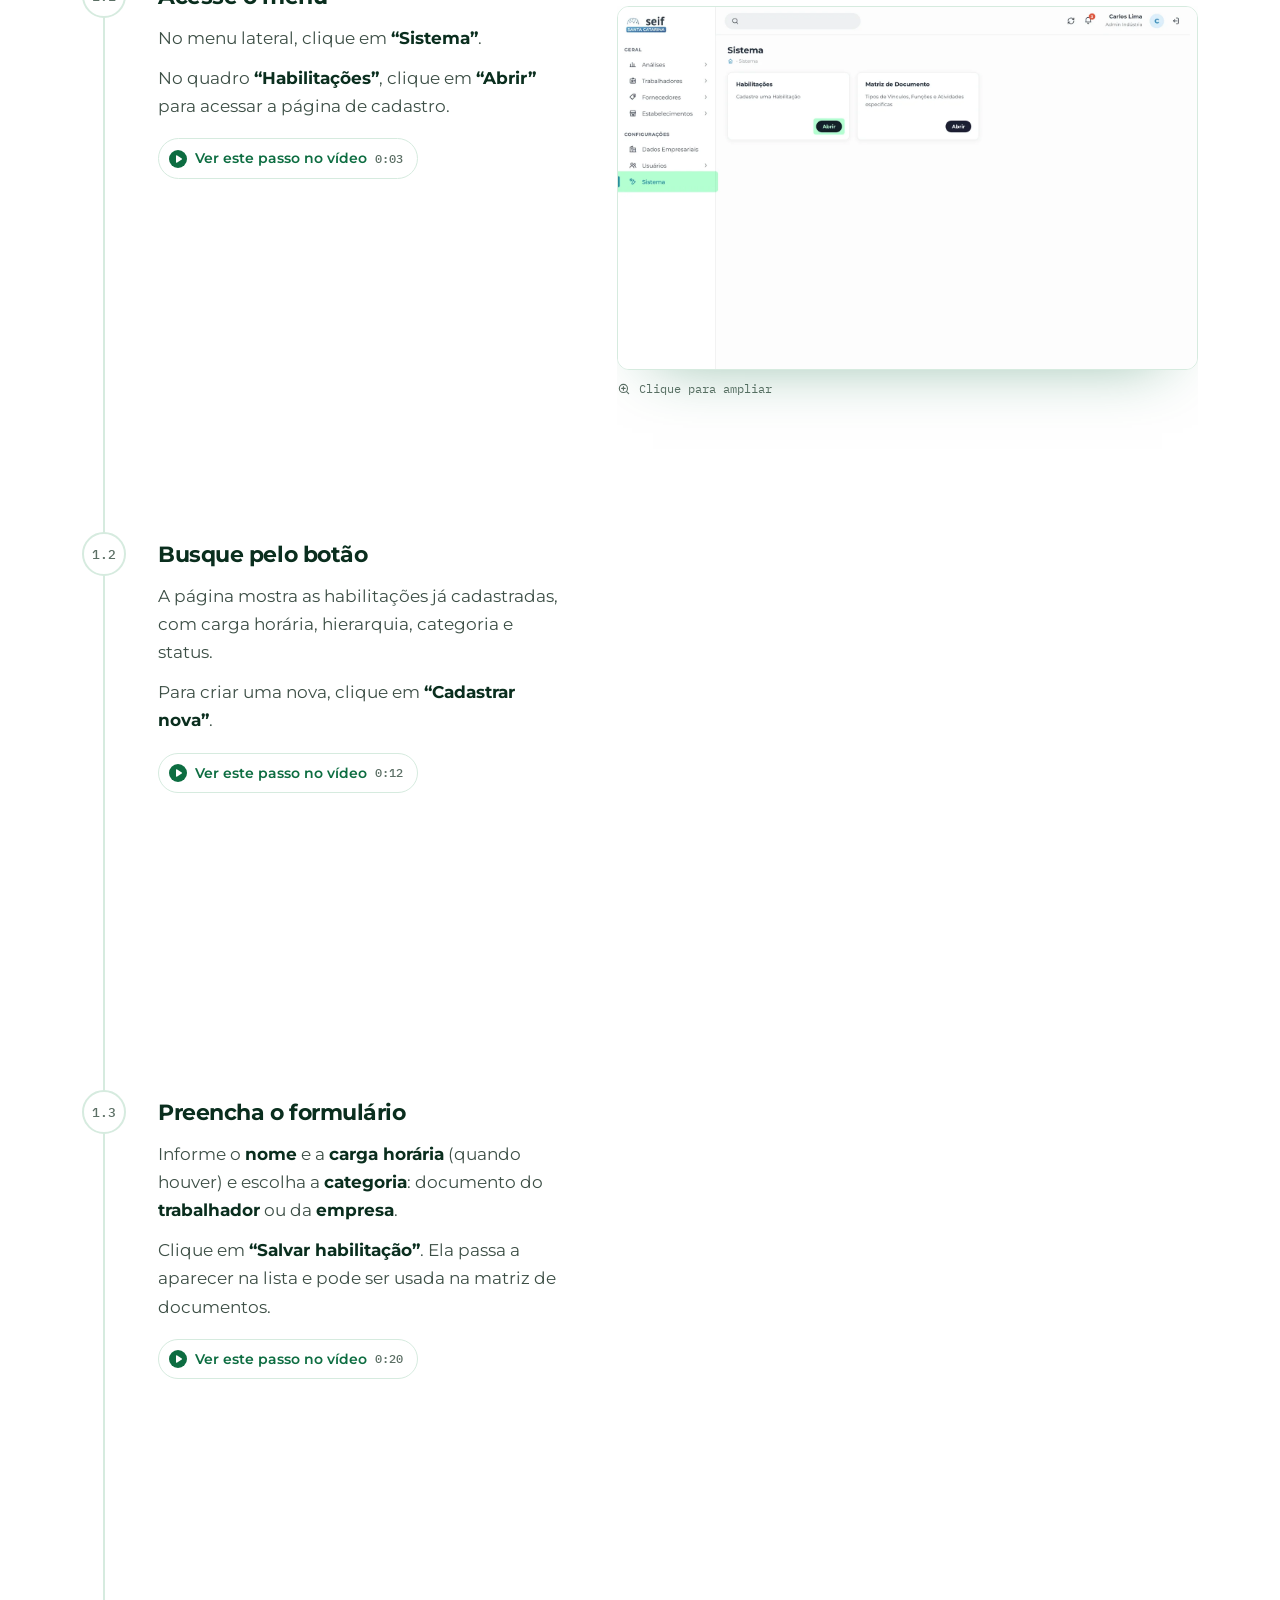
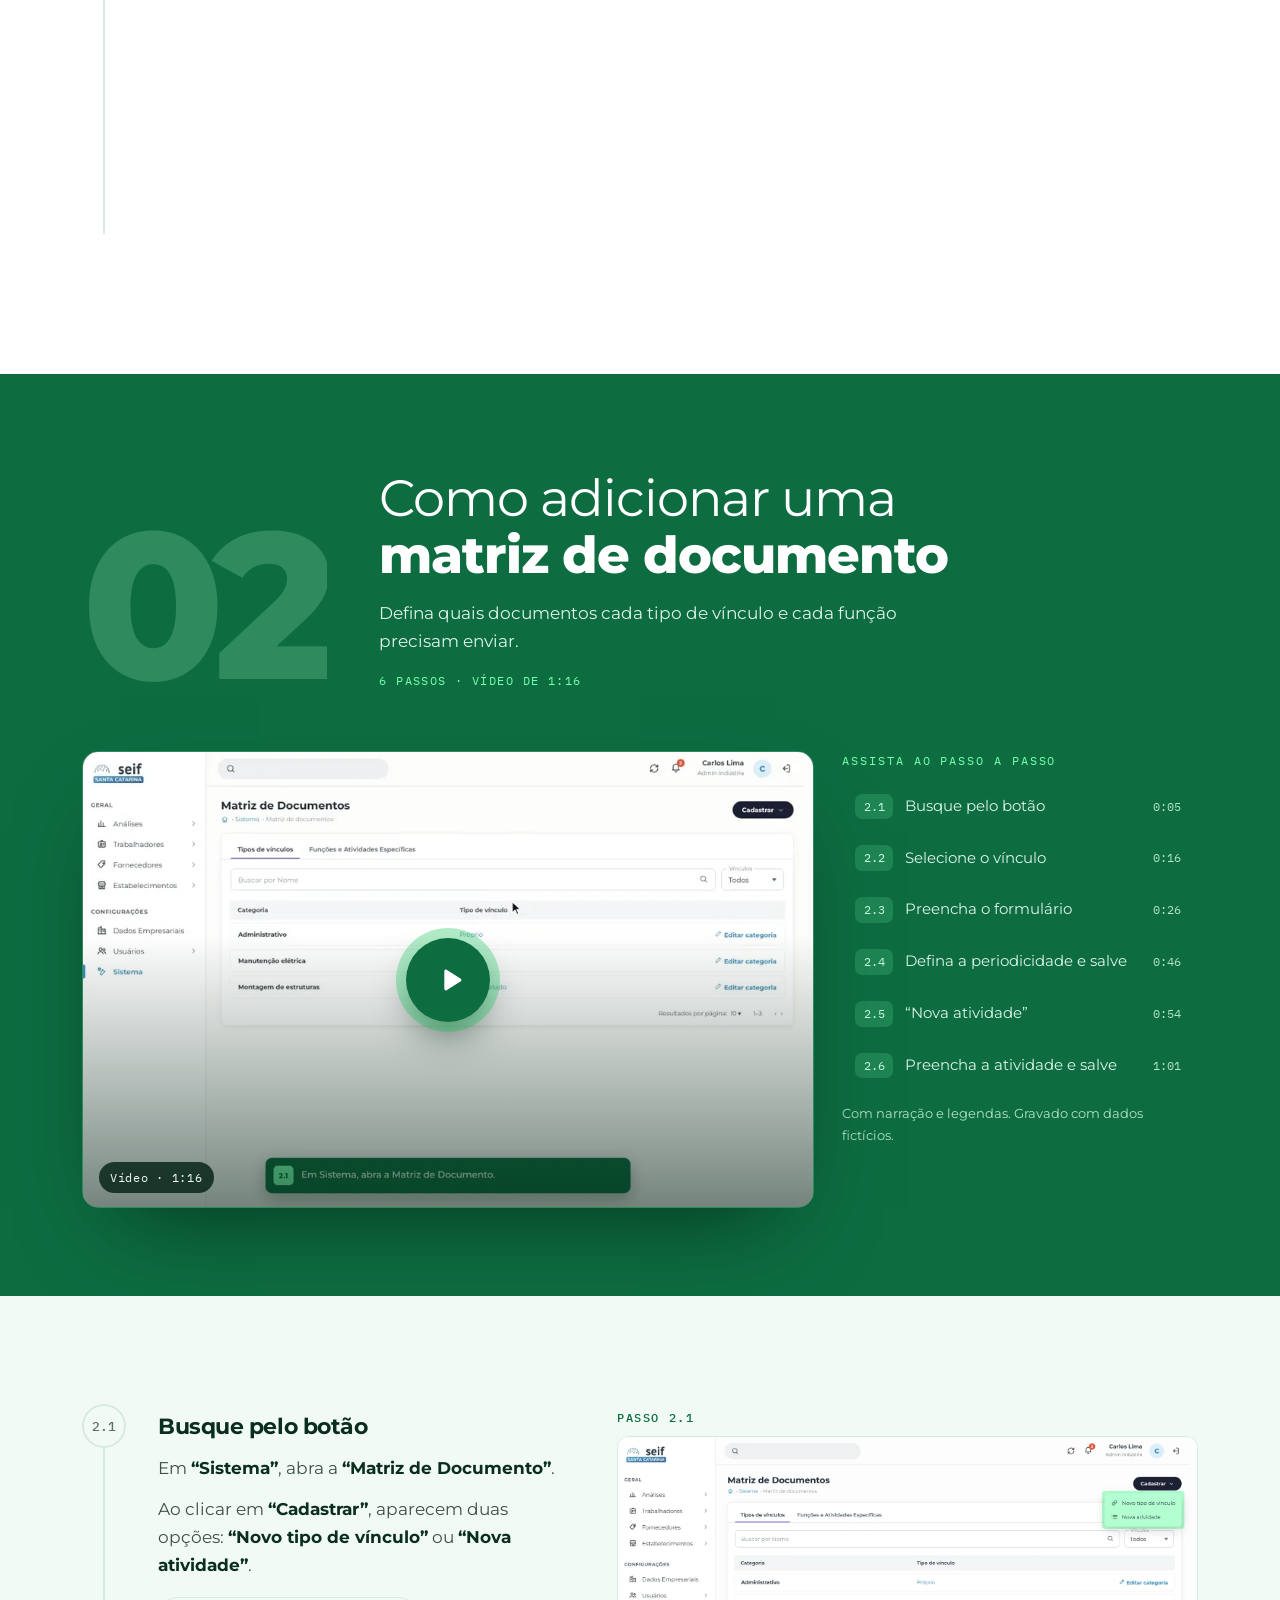
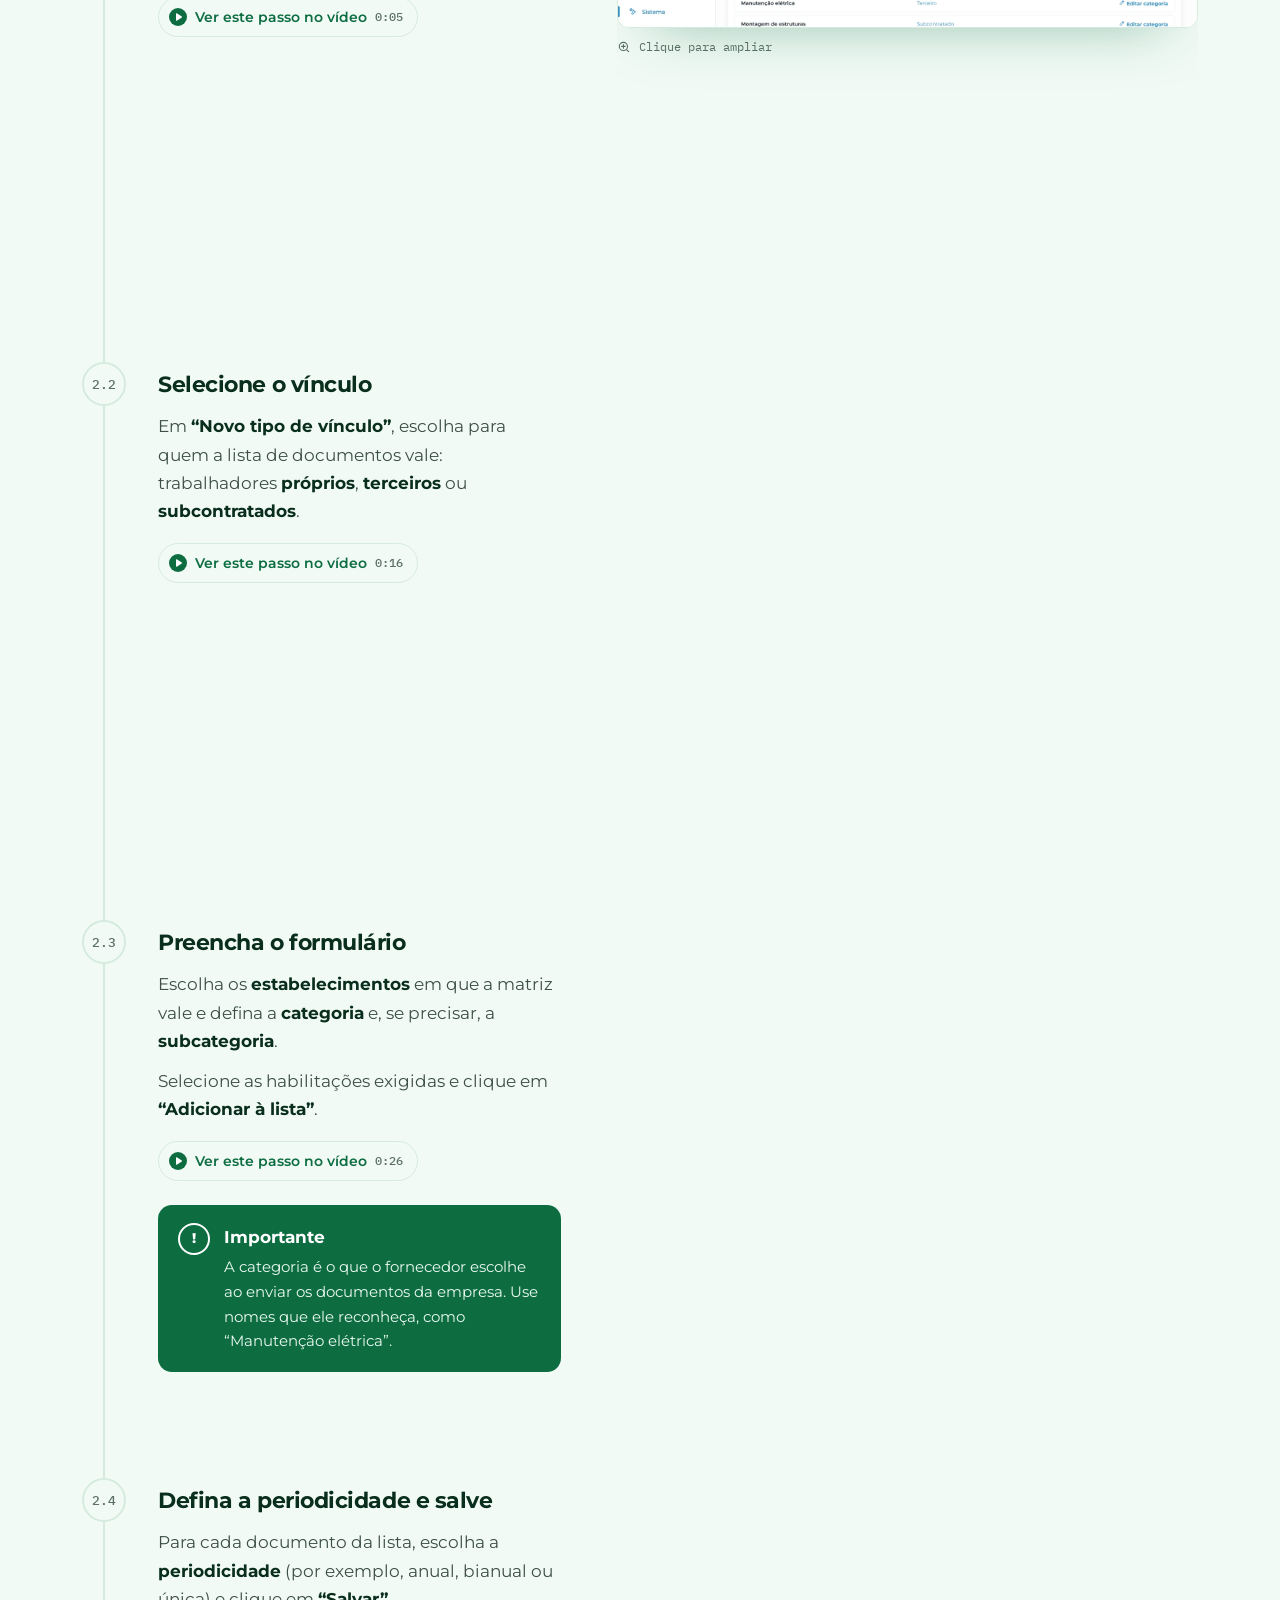
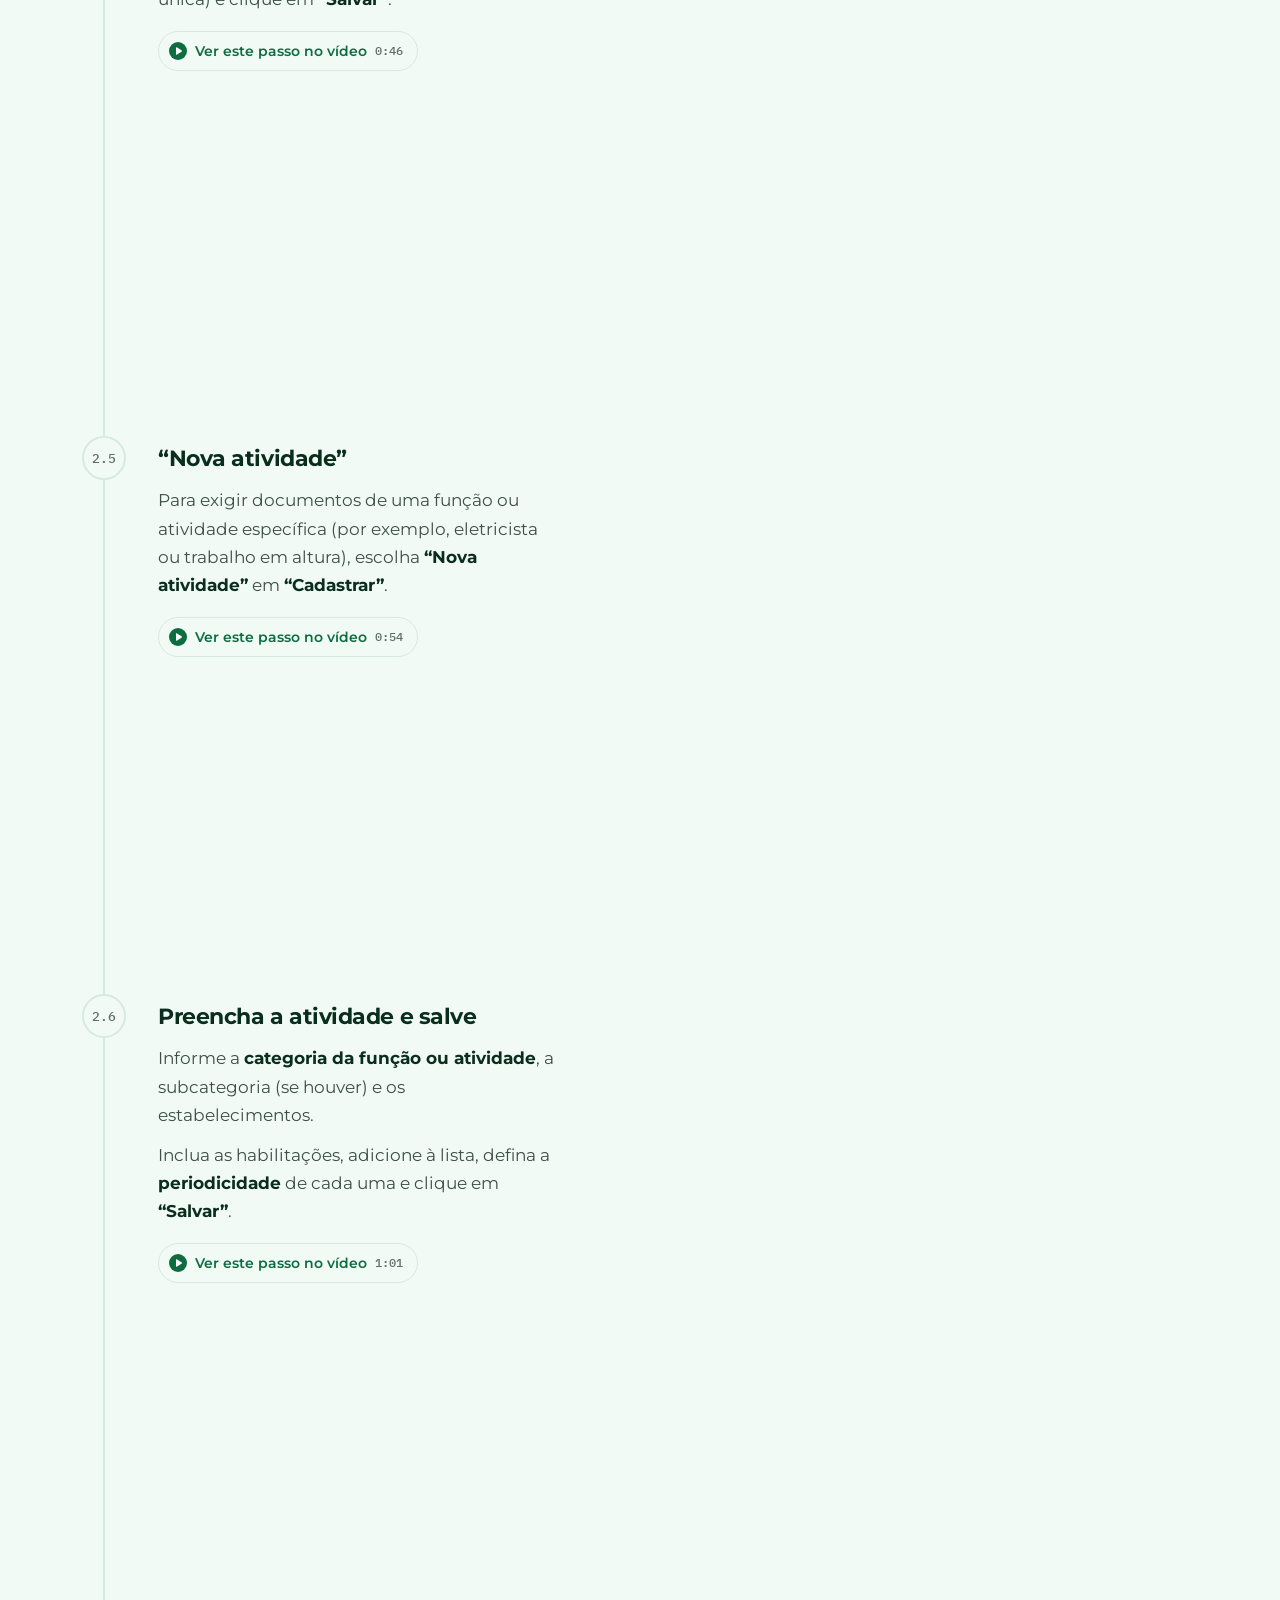
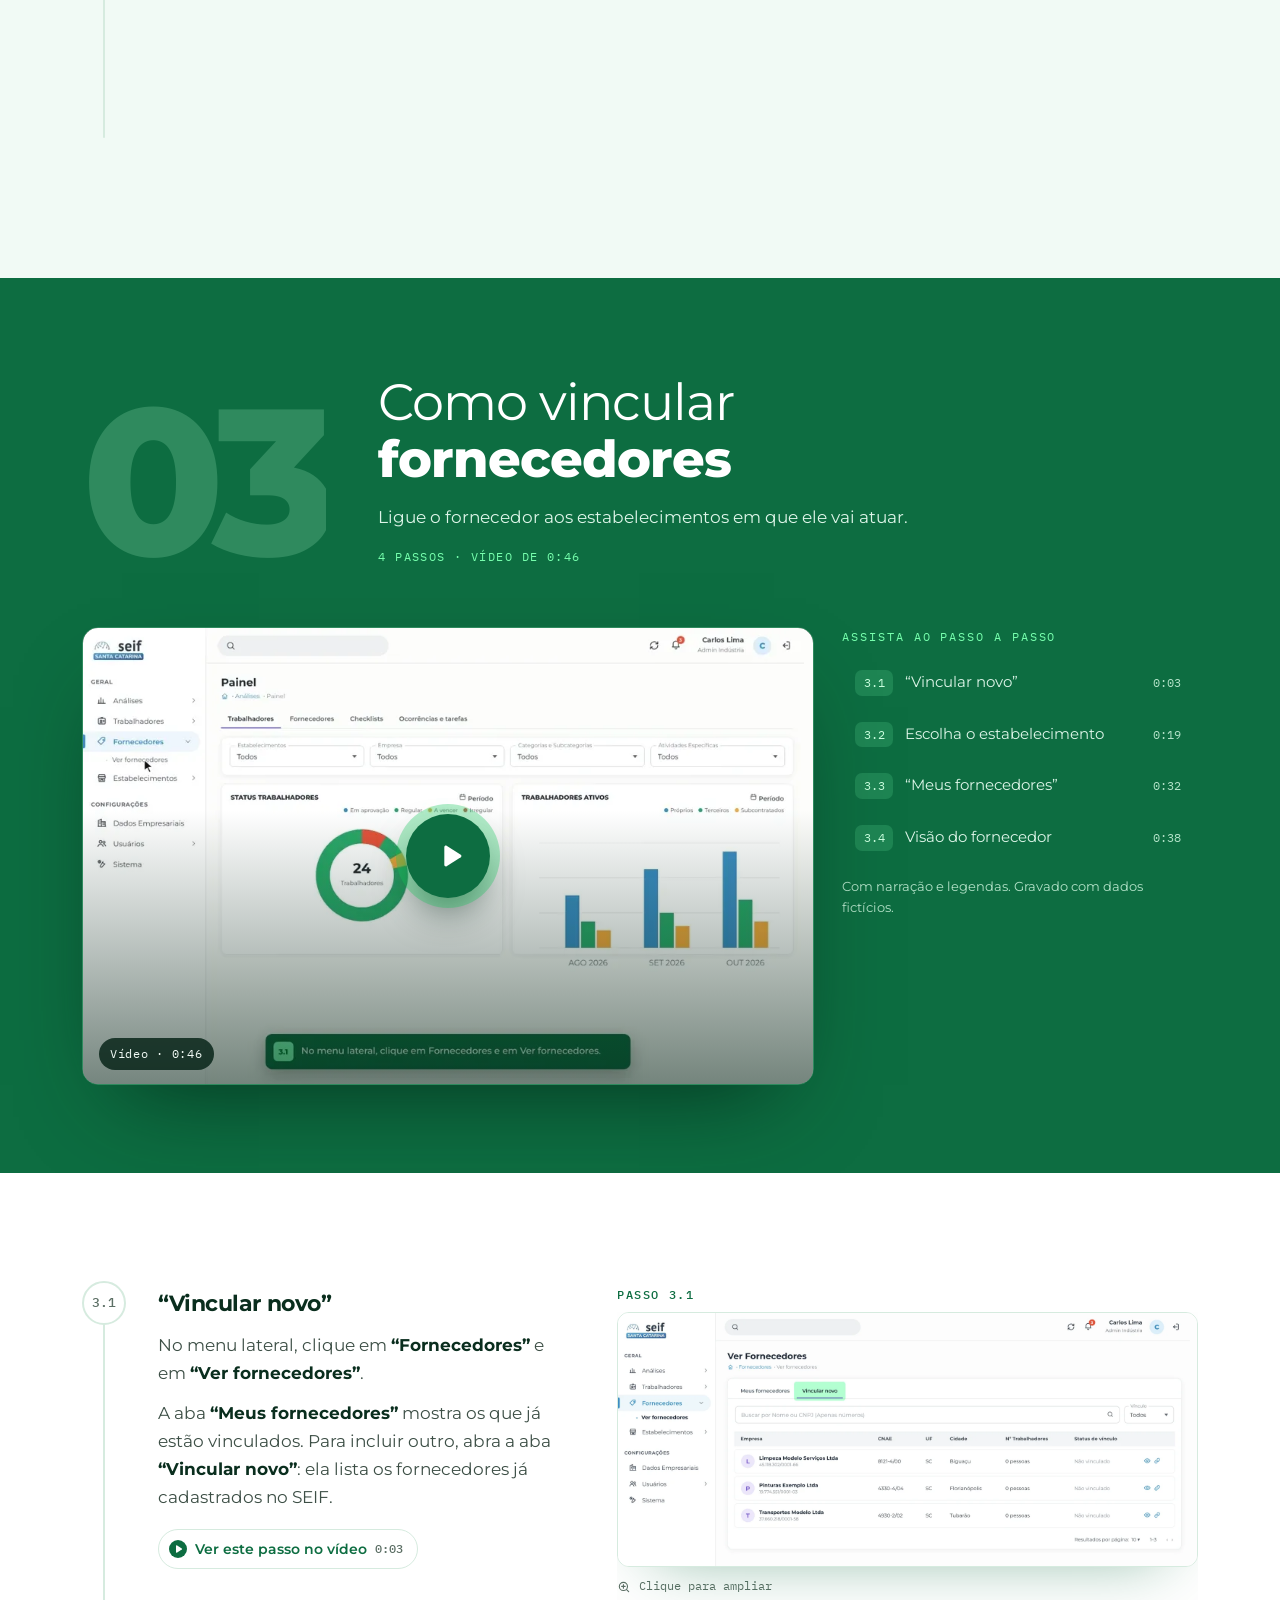
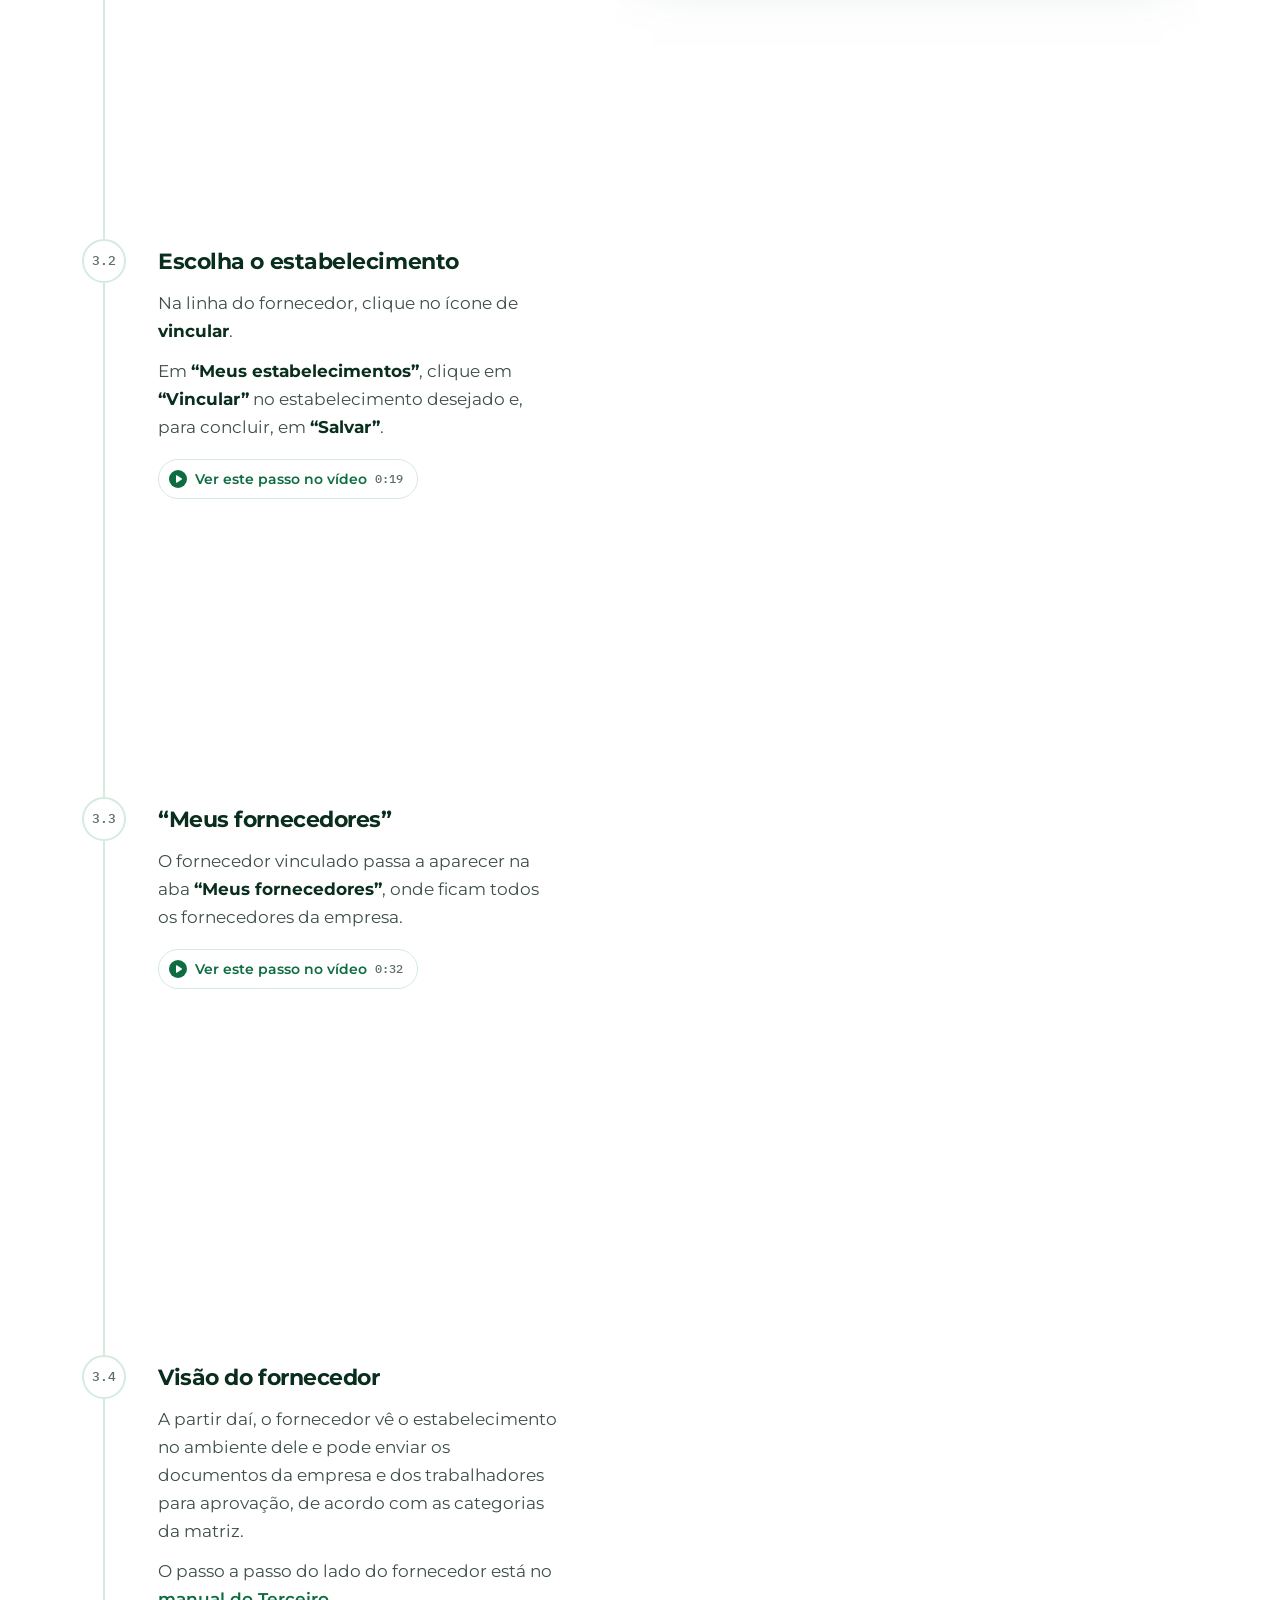
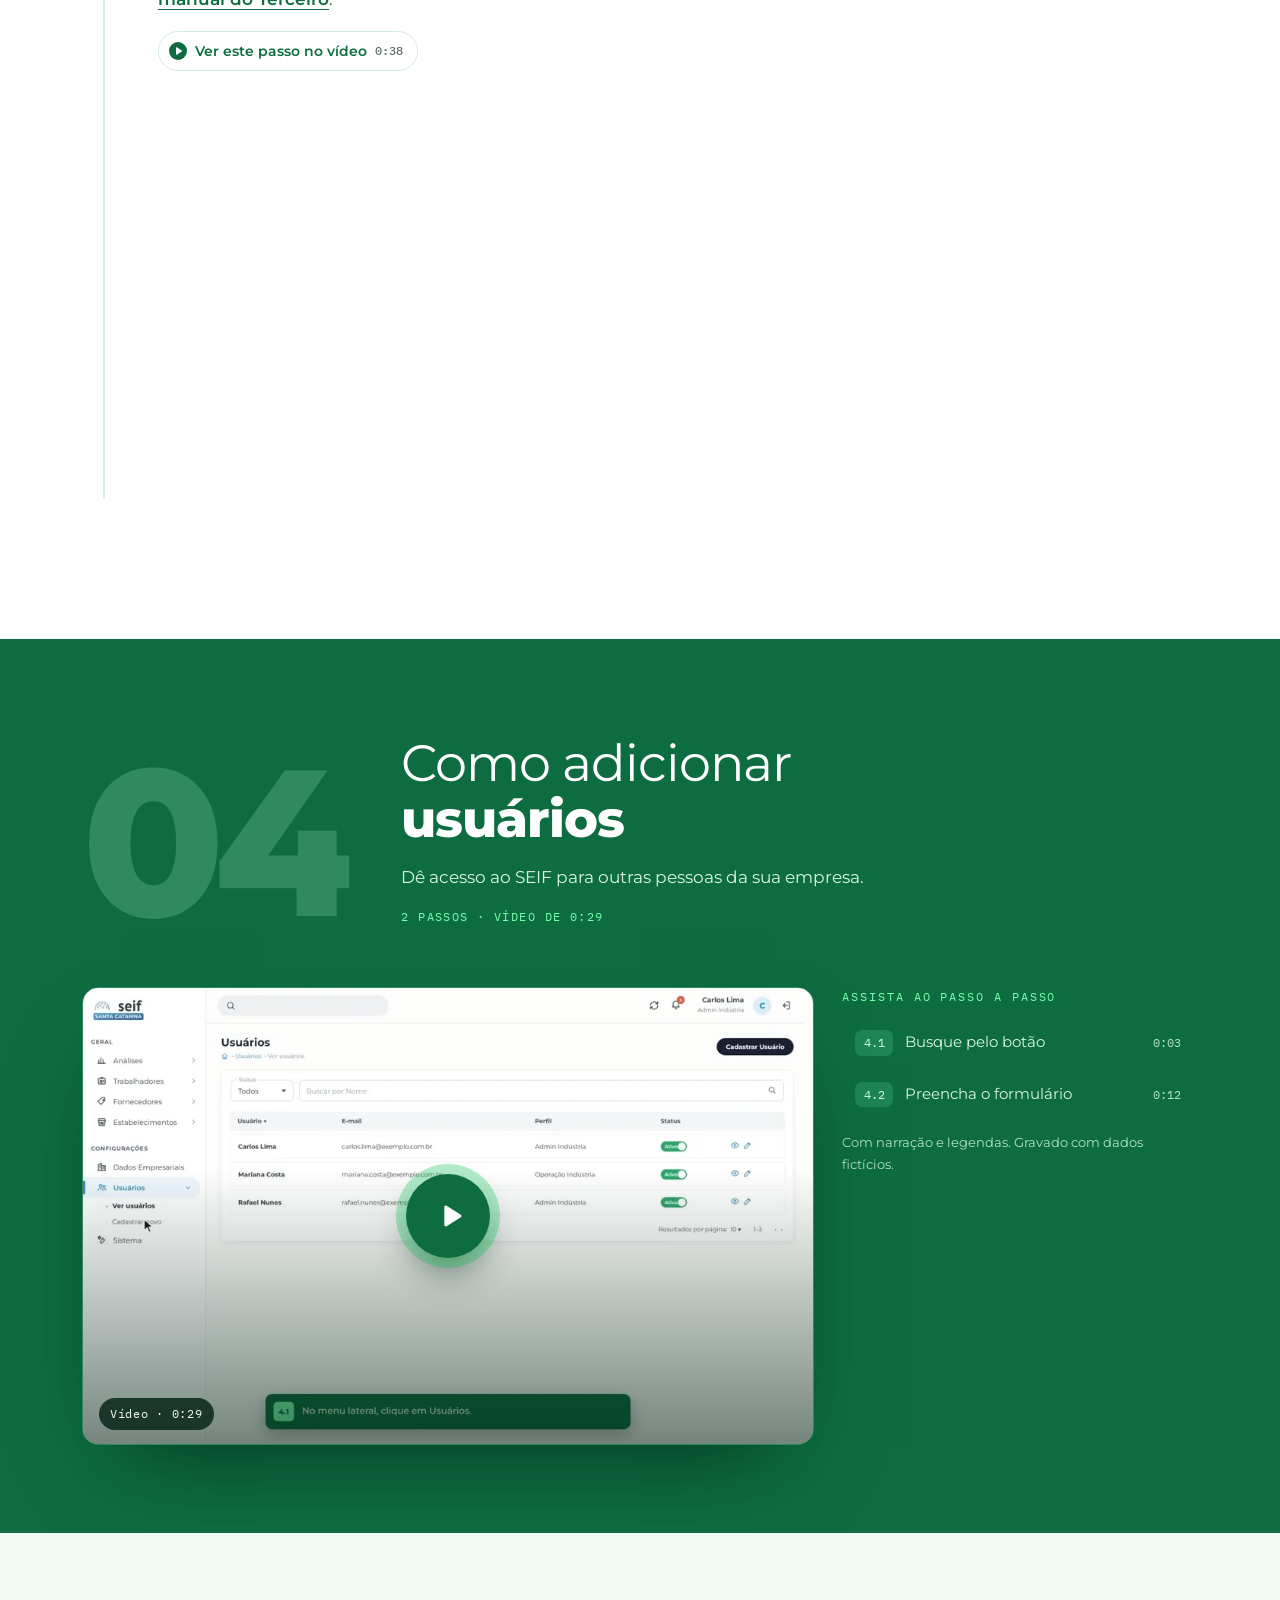
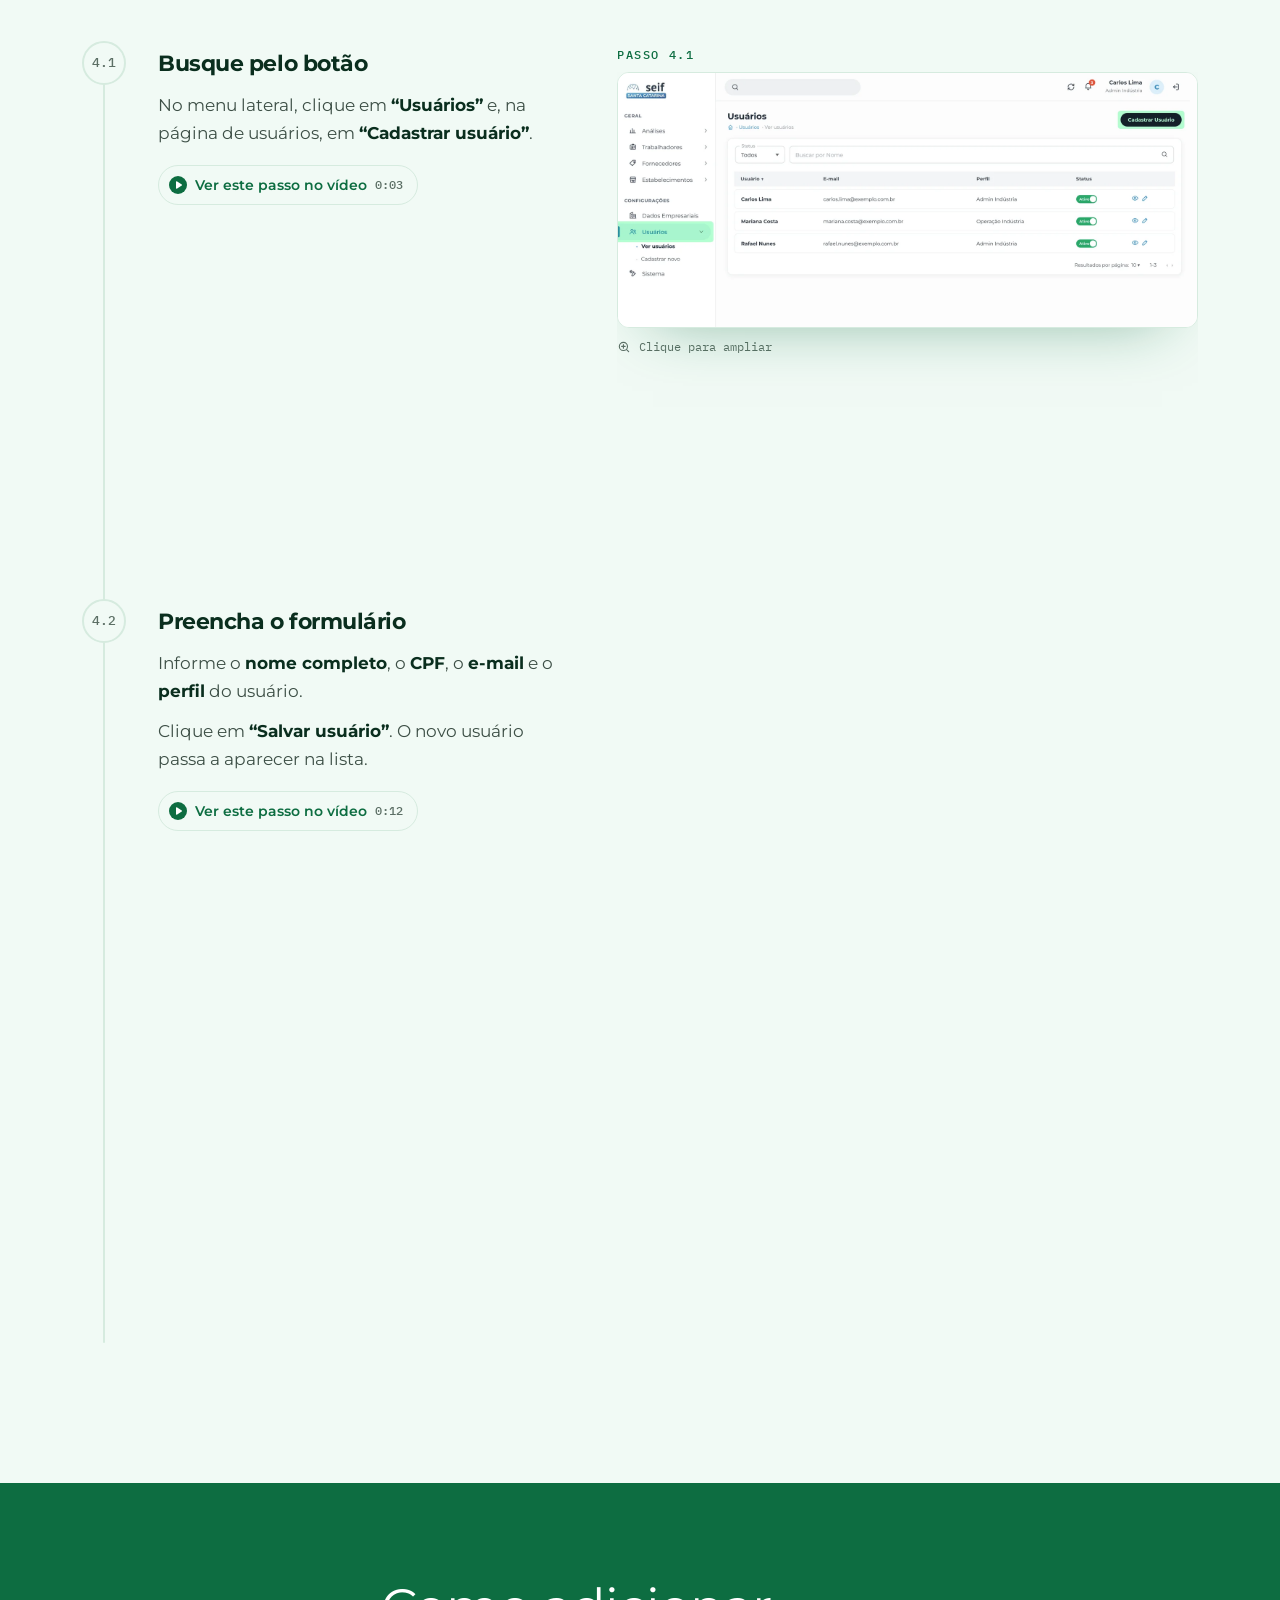
==== commit c877cd57: "Link do SEIF oficial e barra superior mais larga" ====
--- a/industria.html
+++ b/industria.html
@@ -79,6 +79,7 @@
         <div class="hero__cta">
           <a class="btn btn--solid" href="#habilitar">Começar pelas habilitações</a>
           <a class="btn" href="#temas">Ver todos os temas</a>
+          <a class="btn btn--seif" href="https://seif.sesi.org.br/login" target="_blank" rel="noopener">Acessar o SEIF ↗</a>
         </div>
         <ul class="hero__meta"><li>Vídeos narrados</li><li>Dados fictícios</li></ul>
       </div>
@@ -743,7 +744,7 @@
     <div class="foot__brands"><img class="brands__sesi" data-img="logo_sesi" alt="SESI" width="470" height="176" loading="lazy" decoding="async"><img class="brands__saude" data-img="logo_saude" alt="SESI Saúde" width="553" height="95" loading="lazy" decoding="async"></div>
   </div>
   <div class="wrap foot__base">
-    <div class="foot__notes"><small>As imagens e os vídeos usam dados fictícios.</small><small>SESI Santa Catarina</small></div>
+    <div class="foot__notes"><a class="foot__seif" href="https://seif.sesi.org.br/login" target="_blank" rel="noopener">Acessar o SEIF: seif.sesi.org.br ↗</a><small>As imagens e os vídeos usam dados fictícios.</small><small>SESI Santa Catarina</small></div>
     <div class="foot__sup">
       <span class="foot__sup-t">Dúvidas ou problemas no sistema?<b>Suporte SEIF · (48) 3332-3343</b></span>
       <span class="foot__sup-b"><a class="foot__btn foot__btn--wa" href="https://wa.me/554833323343?text=Ol%C3%A1%21%20Vim%20pelo%20manual%20do%20SEIF%20e%20preciso%20de%20ajuda%20com%3A" target="_blank" rel="noopener">WhatsApp</a><a class="foot__btn" href="tel:+554833323343">Ligar</a></span>
--- a/assets/css/manual.css
+++ b/assets/css/manual.css
@@ -561,3 +561,12 @@
 @media(max-width:640px){.foot__sup{margin-left:0;text-align:left}}
 .foot a.foot__btn{color:#fff}
 .foot a.foot__btn--wa,.foot a.foot__btn--wa:hover{color:#0E3B24}
+/* ---------- SITE: barra superior mais larga (logo mais à esquerda) ---------- */
+.bar__in{max-width:1600px;padding:0 40px}
+@media(max-width:640px){.bar__in{padding:0 18px}}
+/* ---------- SITE: link para o SEIF (sistema oficial) ---------- */
+.btn.btn--seif{border-color:#76FFAD;color:#76FFAD}
+.btn.btn--seif:hover{background:rgba(118,255,173,.14)}
+.home-seif{margin-top:28px;display:flex;align-items:center;gap:14px;flex-wrap:wrap;color:#CFEBDB;font-size:15px}
+.foot a.foot__seif{display:inline-block;margin-bottom:10px;font-size:14px;font-weight:700;color:#7ef0ad;text-decoration:none}
+.foot a.foot__seif:hover{text-decoration:underline}
